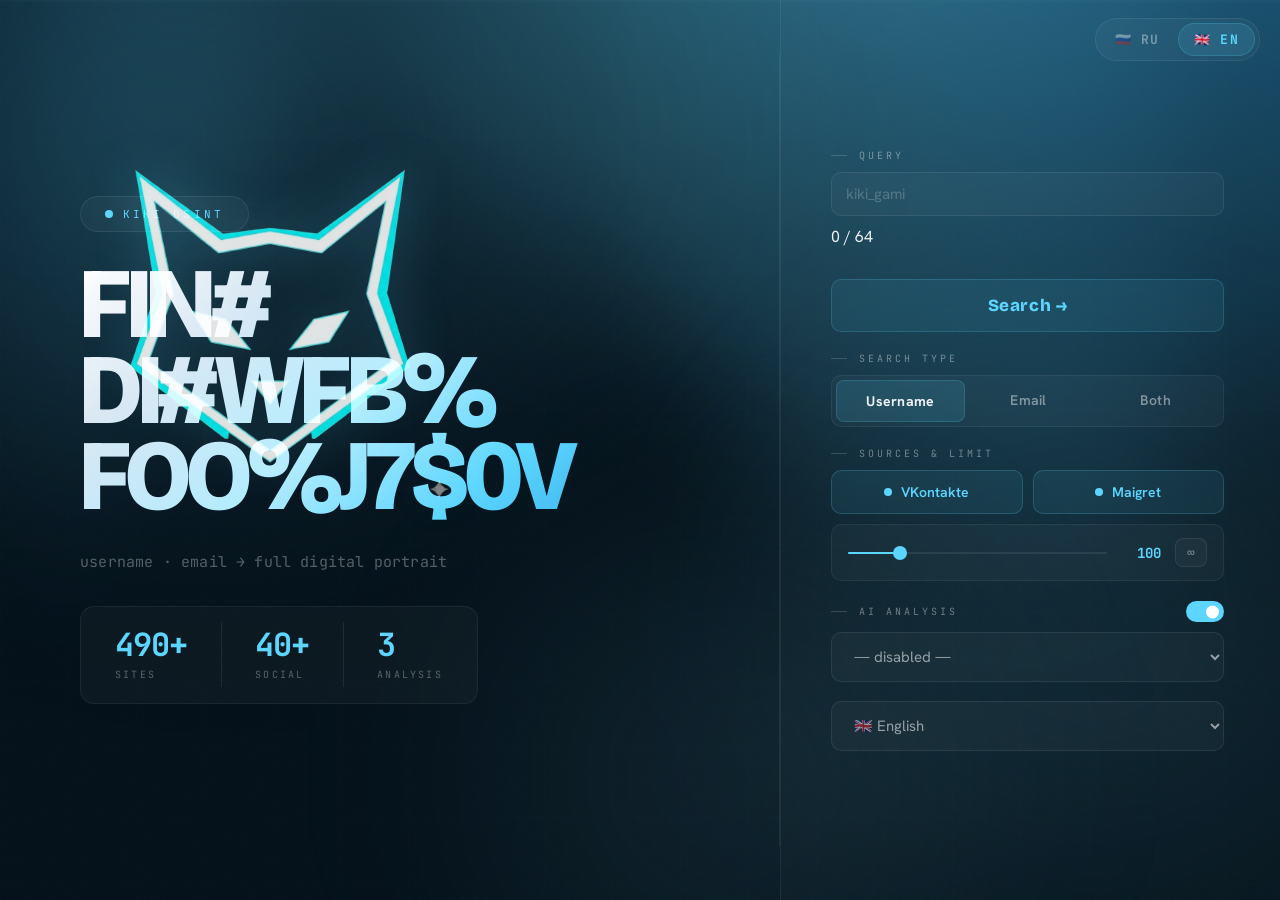
==== frontend/index.html @ 197244b0 "Big redesign v2.0: portable app.py, collapsible dock, OSINT panel & VK module versioned - app.py no " ====
﻿<!DOCTYPE html>
<html lang="ru">
<head>
<meta charset="UTF-8">
<meta name="viewport" content="width=device-width, initial-scale=1.0">
<title>Kiki OSINT</title>
<link href="https://fonts.googleapis.com/css2?family=Bricolage+Grotesque:wght@400;500;600;700;800&family=Hanken+Grotesk:wght@300;400;500;600;700;800;900&family=JetBrains+Mono:wght@400;500;600&display=swap" rel="stylesheet">
<style>
*{margin:0;padding:0;box-sizing:border-box}
:root{
  --a:#5cd6ff;
  --a2:rgba(92,214,255,.18);
  --a3:rgba(92,214,255,.08);
  --a4:rgba(92,214,255,.04);
  --ab:rgba(92,214,255,.28);
  --ag:rgba(92,214,255,.55);
  --bg:#04111a;
  --bg2:#081c2a;
  --bg3:#0b2433;
  --t1:#eef2f7;
  --t2:rgba(255,255,255,.55);
  --t3:rgba(255,255,255,.32);
  --red:#ff4060;
  --r:16px;

  /* Flat tokens */
  --g-bg:rgba(255,255,255,.03);
  --g-bg2:rgba(255,255,255,.05);
  --g-bg3:rgba(255,255,255,.03);
  --g-bg3h:rgba(255,255,255,.06);
  --g-bd:rgba(255,255,255,.08);
  --g-bd2:rgba(255,255,255,.08);
  --g-bd-h:rgba(92,214,255,.28);
  --g-spec:0 0 0 transparent;
  --g-spec2:0 0 0 transparent;
  --g-sh:0 0 0 transparent;
  --g-sh2:0 0 0 transparent;
  --g-sh3:0 0 0 transparent;
  --blur:none;
  --blur2:none;
  --blur3:none;
  --ease-out:cubic-bezier(0.23,1,0.32,1);
  --ease-in-out:cubic-bezier(0.77,0,0.175,1);
  --ease-drawer:cubic-bezier(0.32,0.72,0,1);
  --ease-spring:cubic-bezier(0.34,1.56,0.64,1);
}

html,body{height:100%;overflow:hidden}
body{font-family:'Hanken Grotesk',sans-serif;background:var(--bg);color:var(--t1);font-size:16px}

/* ═══════════════════════════════════
   FLAT BACKGROUND
═══════════════════════════════════ */
.aurora-container{position:fixed;inset:0;z-index:0;pointer-events:none;width:100%;height:100%;opacity:.5;mix-blend-mode:screen;overflow:hidden}
.aurora-container canvas{display:block;width:100%;height:100%}
.bg-orbs{position:fixed;inset:0;z-index:0;pointer-events:none;overflow:hidden}
.bg-orbs span{position:absolute;border-radius:50%;animation:orbDrift ease-in-out infinite}
.bg-orbs span:nth-child(1){width:1200px;height:900px;background:radial-gradient(ellipse at 35% 40%,rgba(92,214,255,.16) 0%,rgba(5,20,35,.04) 60%,transparent 72%);filter:blur(60px);top:-25%;left:-20%;animation-duration:28s}
.bg-orbs span:nth-child(2){width:900px;height:800px;background:radial-gradient(ellipse at 50% 50%,rgba(92,214,255,.12) 0%,transparent 68%);filter:blur(80px);top:25%;right:-20%;animation-duration:36s;animation-delay:-12s}
.bg-orbs span:nth-child(3){width:700px;height:700px;background:radial-gradient(ellipse at 50% 50%,rgba(143,227,255,.10) 0%,transparent 70%);filter:blur(90px);bottom:-25%;left:30%;animation-duration:44s;animation-delay:-8s}
.bg-orbs span:nth-child(4){display:none}
@keyframes orbDrift{0%,100%{transform:translate(0,0) scale(1)}33%{transform:translate(55px,-40px) scale(1.06)}66%{transform:translate(-18px,52px) scale(.94)}}
body::before{content:'';position:fixed;inset:0;z-index:0;pointer-events:none;opacity:.025;background-image:url("data:image/svg+xml,%3Csvg viewBox='0 0 256 256' xmlns='http://www.w3.org/2000/svg'%3E%3Cfilter id='n'%3E%3CfeTurbulence type='fractalNoise' baseFrequency='0.82' numOctaves='4' stitchTiles='stitch'/%3E%3C/filter%3E%3Crect width='100%25' height='100%25' filter='url(%23n)'/%3E%3C/svg%3E");background-size:256px 256px}
body::after{content:'';position:fixed;inset:0;z-index:0;pointer-events:none;background-image:linear-gradient(rgba(92,214,255,.008) 1px,transparent 1px),linear-gradient(90deg,rgba(92,214,255,.008) 1px,transparent 1px);background-size:68px 68px}
.scanline{position:fixed;left:0;width:100%;height:2px;z-index:200;pointer-events:none;background:linear-gradient(transparent,rgba(255,255,255,.04),transparent);animation:scanMove 7s linear infinite}

/* ═══════════════════════════════════
   KEYFRAMES
═══════════════════════════════════ */
@keyframes pulse       {0%,100%{opacity:1}50%{opacity:.3}}
@keyframes blink       {0%,100%{opacity:1}50%{opacity:0}}
@keyframes spin        {to{transform:rotate(360deg)}}
@keyframes slideIn     {from{opacity:0;transform:translateX(-8px)}to{opacity:1;transform:translateX(0)}}
@keyframes fadeUp      {from{opacity:0;transform:translateY(8px) scale(0.98)}to{opacity:1;transform:translateY(0) scale(1)}}

@keyframes floatUp     {from{opacity:0;transform:translateY(24px) scale(0.97)}to{opacity:1;transform:translateY(0) scale(1)}}
@keyframes slideInR    {from{opacity:0;transform:translateX(20px) scale(0.98)}to{opacity:1;transform:translateX(0) scale(1)}}
@keyframes badgePop    {0%{opacity:0;transform:scale(0.92)}60%{transform:scale(1.03)}100%{opacity:1;transform:scale(1)}}
@keyframes counterUp   {from{opacity:0;transform:translateY(10px) scale(0.96)}to{opacity:1;transform:translateY(0) scale(1)}}

/* Shimmer across gradient text */
@keyframes shimmerSlide{0%{background-position:200% center}100%{background-position:-200% center}}

/* Scan line */
@keyframes scanMove    {0%{transform:translateY(-100vh)}100%{transform:translateY(100vh)}}

/* Glass orb pulse for active states */
@keyframes glowPulse   {0%,100%{box-shadow:var(--g-sh),0 0 14px var(--a3)}50%{box-shadow:var(--g-sh2),0 0 32px var(--a2)}}

/* Border gradient rotate */
@keyframes borderSpin  {0%{background-position:0% 0%}100%{background-position:400% 0%}}
@keyframes lineGlow    {0%,100%{opacity:.28}50%{opacity:.85}}
@keyframes progressPulse{0%,100%{opacity:.6}50%{opacity:1}}

/* Logo gentle float */
@keyframes catFloat{
  0%,100%{transform:translateY(0) rotate(0deg)}
  33%{transform:translateY(-8px) rotate(.4deg)}
  66%{transform:translateY(-4px) rotate(-.3deg)}
}
@keyframes ripple{
  0%{transform:scale(0.95);opacity:0}
  100%{transform:scale(4);opacity:0}
}
@keyframes inputGlow{
  0%,100%{box-shadow:0 0 0 3px rgba(92,214,255,.12),var(--g-sh),var(--g-spec)}
  50%{box-shadow:0 0 0 4px rgba(92,214,255,.22),var(--g-sh2),var(--g-spec)}
}
@keyframes btnShimmer{
  0%{background-position:200% center}
  100%{background-position:-200% center}
}
@keyframes tagFloat{
  0%,100%{transform:translateY(0)}
  50%{transform:translateY(-3px)}
}
@keyframes dotPulseRing{
  0%{transform:scale(1);opacity:.7}
  100%{transform:scale(2.5);opacity:0}
}
@keyframes statCountUp{
  0%{opacity:0;transform:translateY(8px)}
  100%{opacity:1;transform:translateY(0)}
}
@keyframes hfToggleOn{
  0%{transform:scale(.97)}
  50%{transform:scale(1.03)}
  100%{transform:scale(1)}
}
@keyframes catFloat{
  0%,100%{transform:translateY(0)}
  50%    {transform:translateY(-7px)}
}

/* ═══════════════════════════════════
   ROOT
═══════════════════════════════════ */
.root{position:fixed;inset:0;z-index:1;display:flex}

/* ═══════════════════════════════════
   HERO — FULLSCREEN
═══════════════════════════════════ */
.hero-full{
  position:fixed;inset:0;z-index:2;
  display:grid;grid-template-columns:1fr 500px;
  transition:opacity .45s cubic-bezier(0.23,1,0.32,1),visibility .55s;
  overflow:hidden;
}
.root.active .hero-full{opacity:0;visibility:hidden;pointer-events:none}



/* ── Hero LEFT ── */
.hero-left{
  display:flex;flex-direction:column;justify-content:center;
  padding:60px 80px;gap:30px;
  position:relative;overflow:visible;
}
/* Vertical divider */
.hero-left::after{
  content:'';position:absolute;right:0;top:6%;bottom:6%;width:1px;
  background:rgba(255,255,255,.08);
}

/* ── LOGO — original absolute position, bottom-right of hero-left, now visible ── */
.hero-cat-big{
  position:absolute;right:320px;top:calc(50% - 320px);
  width:380px;height:380px;
  object-fit:contain;
  mix-blend-mode:screen;
  opacity:.88;
  pointer-events:none;user-select:none;
  filter:drop-shadow(0 0 24px rgba(92,214,255,.28));
  z-index:2;
}

/* ── BADGE ── */
.hero-badge-wrap{
  display:inline-flex;align-items:center;gap:10px;
  font-size:11px;letter-spacing:.28em;text-transform:uppercase;
  font-family:'JetBrains Mono',monospace;color:var(--a);
  background:rgba(255,255,255,.03);
  border:1px solid rgba(255,255,255,.08);border-radius:100px;
  padding:10px 24px;width:fit-content;
  animation:badgePop .65s cubic-bezier(.34,1.56,.64,1) .1s both;
  cursor:default;user-select:none;position:relative;
  transition:border-color .2s;
  z-index:1;
}
.hero-badge-wrap:hover{border-color:rgba(92,214,255,.3)}
.hero-dot{
  width:8px;height:8px;border-radius:50%;background:var(--a);flex-shrink:0;
  position:relative;
}

/* ── TITLE ── */
.hero-title{
  font-family:'Bricolage Grotesque',sans-serif;
  font-size:clamp(64px,7.8vw,136px);
  font-weight:800;letter-spacing:-.045em;line-height:.86;
  background:linear-gradient(140deg,
    #ffffff     0%,
    rgba(229,243,255,.95) 22%,
    #b3ecff     48%,
    #5cd6ff     72%,
    #2a9fe0    100%);
  -webkit-background-clip:text;-webkit-text-fill-color:transparent;background-clip:text;
  animation:floatUp .6s ease both;
  position:relative;z-index:1;
}

/* ── SUBTITLE ── */
.hero-sub{
  font-size:15px;color:var(--t3);font-family:'JetBrains Mono',monospace;
  line-height:1.72;animation:floatUp .75s ease both;letter-spacing:.012em;
  position:relative;z-index:1;
}

/* ── STATS ── */
.hero-stats{
  display:flex;animation:floatUp .9s ease both;
  border:1px solid rgba(255,255,255,.06);border-radius:14px;overflow:hidden;
  background:rgba(255,255,255,.03);
  width:fit-content;position:relative;z-index:1;
}
.stat-item{
  display:flex;flex-direction:column;gap:7px;padding:22px 34px;
  position:relative;cursor:default;
}
.stat-item+.stat-item::before{content:'';position:absolute;left:0;top:16%;bottom:16%;width:1px;background:rgba(255,255,255,.08)}
.stat-n{
  font-size:32px;font-weight:700;color:var(--a);font-family:'JetBrains Mono',monospace;
  letter-spacing:-.03em;line-height:1;
  animation:counterUp .5s ease both;
}
.stat-item:nth-child(1) .stat-n{animation-delay:.1s}
.stat-item:nth-child(2) .stat-n{animation-delay:.2s}
.stat-item:nth-child(3) .stat-n{animation-delay:.3s}
.stat-l{font-size:10px;color:var(--t3);letter-spacing:.22em;text-transform:uppercase;font-family:'JetBrains Mono',monospace}

/* ═══════════════════════════════════
   HERO RIGHT — FLAT PANEL
═══════════════════════════════════ */
.hero-right{
  display:flex;flex-direction:column;justify-content:center;
  padding:44px 56px 44px 50px;gap:20px;position:relative;
  background:rgba(255,255,255,.015);
  border-left:1px solid rgba(255,255,255,.06);
  animation:slideInR .65s ease both;
  overflow-y:auto;
}
.hero-right::-webkit-scrollbar{width:2px}
.hero-right::-webkit-scrollbar-thumb{background:rgba(92,214,255,.25);border-radius:2px}

/* ── Form labels ── */



/* ── Animated bothGroup/sourcesGroup — grid-rows trick ── */
.collapsible{
  display:grid;
  grid-template-rows:0fr;
  transition:grid-template-rows .28s cubic-bezier(0.23,1,0.32,1);
}
.collapsible.open{
  grid-template-rows:1fr;
}
.collapsible-inner{
  overflow:hidden;
  opacity:0;
  transform:translateY(-6px);
  transition:opacity .2s cubic-bezier(0.23,1,0.32,1) .06s, transform .2s cubic-bezier(0.23,1,0.32,1) .06s;
}
.collapsible.open .collapsible-inner{
  opacity:1;
  transform:translateY(0);
}

#sourcesGroup{
  display:flex;flex-direction:column;gap:10px;
  overflow:hidden;
  transition:
    max-height .28s cubic-bezier(0.23,1,0.32,1),
    opacity .3s ease,
    transform .3s ease;
  max-height:300px;
  opacity:1;
  transform:translateY(0);
}
#sourcesGroup.hidden{
  max-height:0;
  opacity:0;
  transform:translateY(-4px);
  pointer-events:none;
}
.hf-group{display:flex;flex-direction:column;gap:10px}
.hf-label{
  font-size:10px;letter-spacing:.3em;text-transform:uppercase;
  font-family:'JetBrains Mono',monospace;color:rgba(255,255,255,.4);
  display:flex;align-items:center;gap:12px;
}
.hf-label::before{content:'';width:16px;height:1px;background:rgba(255,255,255,.16);flex-shrink:0}
.hf-label-cursor::after{content:'_';animation:blink .9s ease-in-out infinite;color:var(--a)}

/* ── Inputs ── */
.hf-row{display:flex;gap:10px}
.hf-inp{
  flex:1;font-size:17px;padding:15px 20px;border-radius:10px;
  background:rgba(255,255,255,.03);
  border:1px solid rgba(255,255,255,.08);color:var(--t1);outline:none;
  font-family:'Hanken Grotesk',sans-serif;
  transition:border-color .2s,background .2s;
}
.hf-inp:focus{
  border-color:rgba(92,214,255,.35);
  background:rgba(92,214,255,.05);
}
.hf-inp::placeholder{color:rgba(255,255,255,.22)}
.hf-inp.typing-done::placeholder{color:rgba(92,214,255,.35)}

/* ── CTA Button — flat ── */
.hf-btn{
  padding:15px 30px;border-radius:10px;cursor:pointer;
  font-family:'Bricolage Grotesque',sans-serif;font-weight:800;font-size:17px;
  letter-spacing:.03em;white-space:nowrap;flex-shrink:0;
  position:relative;overflow:hidden;
  background:rgba(92,214,255,.08);
  border:1px solid rgba(92,214,255,.18);
  color:var(--a);
  transition:color .2s,background .2s,border-color .2s,transform .12s;
}
.hf-btn:hover{
  background:rgba(92,214,255,.14);
  border-color:rgba(92,214,255,.32);color:#fff;
}
.hf-btn:active{transform:scale(0.97);transition:transform 100ms cubic-bezier(0.23,1,0.32,1)}
.hf-btn:disabled{opacity:.3;cursor:not-allowed;transform:none}
.hf-btn.loading{color:transparent!important;pointer-events:none}
.hf-btn.loading::before{content:'';position:absolute;width:22px;height:22px;border-radius:50%;border:2px solid rgba(92,214,255,.2);border-top-color:var(--a);top:50%;left:50%;margin:-11px 0 0 -11px;animation:spin .75s linear infinite;background:transparent!important}

/* ── Segment ── */
.hf-segment{
  display:flex;padding:4px;border-radius:10px;gap:0;
  background:rgba(255,255,255,.03);
  border:1px solid rgba(255,255,255,.06);
  position:relative;overflow:hidden;
}
.hf-seg-btn{
  flex:1;padding:11px 14px;border-radius:8px;border:none;
  background:transparent;cursor:pointer;
  font-family:'Hanken Grotesk',sans-serif;font-size:14px;font-weight:600;
  color:rgba(255,255,255,.45);transition:color .2s,background .2s;text-align:center;
  position:relative;letter-spacing:.02em;
}
.hf-seg-btn:hover{color:rgba(255,255,255,.75)}
.hf-seg-btn.on{
  background:rgba(92,214,255,.12);
  color:var(--t1);font-weight:700;
  border:1px solid rgba(92,214,255,.18);
}

/* ── Source toggles ── */
.hf-toggles{display:flex;gap:10px}
.hf-toggle{
  flex:1;display:flex;align-items:center;justify-content:center;gap:9px;
  padding:12px 16px;border-radius:10px;
  border:1px solid rgba(255,255,255,.06);
  background:rgba(255,255,255,.03);
  cursor:pointer;transition:border-color .2s,background .2s,color .2s;
  font-size:14px;font-weight:600;color:var(--t3);font-family:'Hanken Grotesk',sans-serif;
  position:relative;
}
.hf-toggle:hover{border-color:rgba(92,214,255,.2);color:var(--t2);background:rgba(92,214,255,.05)}
.hf-toggle.on{
  border-color:rgba(92,214,255,.2);color:var(--a);
  background:rgba(92,214,255,.08);
}
.hf-dot{width:8px;height:8px;border-radius:50%;background:rgba(255,255,255,.18);flex-shrink:0;transition:background .2s}
.hf-toggle.on .hf-dot{background:var(--a)}

/* ── Limit row ── */
.hf-limit-row{
  display:flex;align-items:center;gap:14px;padding:13px 16px;border-radius:10px;
  border:1px solid rgba(255,255,255,.06);
  background:rgba(255,255,255,.03);
}
.hf-limit-val{font-size:14px;font-weight:700;color:var(--a);font-family:'JetBrains Mono',monospace;min-width:40px;text-align:right}
input[type=range]{
  -webkit-appearance:none;height:2px;border-radius:2px;padding:0;border:none;
  background:linear-gradient(90deg,var(--a) var(--p,20%),rgba(255,255,255,.08) var(--p,20%));
  flex:1;cursor:pointer;
}
input[type=range]::-webkit-slider-thumb{
  -webkit-appearance:none;width:14px;height:14px;border-radius:50%;
  background:var(--a);cursor:pointer;
  transition:transform .2s;
}
input[type=range]::-webkit-slider-thumb:hover{transform:scale(1.25)}

/* Unlim */
.unlim-btn{padding:5px 11px;border-radius:8px;border:1px solid rgba(255,255,255,.08);background:rgba(255,255,255,.03);color:rgba(255,255,255,.45);font-family:'JetBrains Mono',monospace;font-size:13px;cursor:pointer;transition:border-color .18s,background .18s,color .18s}
.unlim-btn.on{background:rgba(92,214,255,.12);color:var(--a);border-color:rgba(92,214,255,.28)}
.unlim-btn:hover{border-color:rgba(92,214,255,.3);color:var(--a)}

/* ── AI select ── */
.hf-ai-sel{
  width:100%;background:rgba(255,255,255,.03);border:1px solid rgba(255,255,255,.08);border-radius:10px;
  padding:13px 18px;color:var(--t2);font-family:'Hanken Grotesk',sans-serif;font-size:15px;
  outline:none;cursor:pointer;transition:border-color .2s,background .2s;
}
.hf-ai-sel:focus{border-color:rgba(92,214,255,.32)}
.hf-ai-sel option{background:#04111a;color:#eef2f7}
#aiKeyWrap{margin-top:0}
#aiKeyWrap .hf-inp{font-size:15px;padding:12px 17px}

/* ── AI power toggle ── */
.ai-toggle-wrap{display:flex;align-items:center;justify-content:space-between}
.ai-power-btn{position:relative;cursor:pointer;display:inline-flex;align-items:center;flex-shrink:0}
.ai-power-btn input{position:absolute;opacity:0;width:0;height:0}
.ai-power-track{width:38px;height:21px;border-radius:11px;background:rgba(255,255,255,.08);border:1px solid rgba(255,255,255,.1);transition:background .2s,border-color .2s}
.ai-power-btn input:checked~.ai-power-track{background:var(--a);border-color:rgba(92,214,255,.5)}
.ai-power-knob{position:absolute;left:3px;top:50%;transform:translateY(-50%);width:13px;height:13px;border-radius:50%;background:#fff;transition:transform .28s cubic-bezier(.32,.72,0,1)}
.ai-power-btn input:checked~.ai-power-track~.ai-power-knob{transform:translate(17px,-50%)}
.ai-body{display:flex;flex-direction:column;gap:9px;overflow:hidden;transition:opacity .25s var(--ease-out),transform .25s var(--ease-out),border-color .2s}
.ai-body.collapsed{max-height:0;opacity:0;pointer-events:none}

/* ═══════════════════════════════════
   SIDEBAR
═══════════════════════════════════ */
.sidebar{
  display:none;flex-direction:column;padding:18px;
  width:300px;min-width:300px;flex-shrink:0;
  overflow-y:auto;
  border-right:1px solid rgba(255,255,255,.06);
  background:rgba(255,255,255,.015);
}
.root.active .sidebar{display:flex}
.sidebar::-webkit-scrollbar{width:2px}
.sidebar::-webkit-scrollbar-thumb{background:rgba(92,214,255,.22);border-radius:2px}
.ctrl{display:none}.ctrl-compact{display:none}.ctrl-full{display:none}

.logo-sm{display:flex;align-items:center;gap:9px;margin-bottom:18px;padding:2px}
.cat-logo-svg{
  width:28px;height:28px;object-fit:contain;
  filter:hue-rotate(170deg) saturate(1.3);
  animation:pulse 3.2s ease-in-out infinite;
}
.logo-dot{width:6px;height:6px;border-radius:50%;background:var(--a);animation:pulse 2.5s ease-in-out infinite}
.logo-name{font-size:15px;font-weight:700;letter-spacing:-.02em;color:var(--t1);font-family:'Bricolage Grotesque',sans-serif}
.logo-name span{color:var(--a)}

/* Cards */
.card{
  background:rgba(255,255,255,.03);
  border:1px solid rgba(255,255,255,.06);border-radius:var(--r);padding:16px;
  margin-bottom:10px;transition:border-color .25s var(--ease-out),background .25s var(--ease-out),transform .25s var(--ease-out),box-shadow .25s var(--ease-out);
  position:relative;overflow:hidden;
}
.card:last-child{margin-bottom:0}
.card:hover{border-color:rgba(92,214,255,.2);background:rgba(92,214,255,.05);transform:translateY(-2px);box-shadow:0 12px 28px -16px rgba(92,214,255,.35)}
.card.hl{border-color:rgba(92,214,255,.18);background:rgba(92,214,255,.06)}
.card::before{
  content:'';position:absolute;inset:0;border-radius:inherit;pointer-events:none;
  background:radial-gradient(220px circle at var(--mx,50%) var(--my,50%),rgba(92,214,255,.10),transparent 70%);
  opacity:0;transition:opacity .35s var(--ease-out);
}
.card:hover::before{opacity:1}

.sec-title{font-size:9px;font-weight:700;letter-spacing:.24em;text-transform:uppercase;color:rgba(92,214,255,.7);font-family:'JetBrains Mono',monospace;margin-bottom:13px;display:flex;align-items:center;gap:8px}
.sec-title::before{content:'';width:10px;height:1px;background:rgba(92,214,255,.4)}

/* Sidebar inputs */
input:not([type=range]),select{
  width:100%;background:rgba(255,255,255,.03);border:1px solid rgba(255,255,255,.08);border-radius:10px;
  padding:11px 14px;color:var(--t1);font-family:'Hanken Grotesk',sans-serif;font-size:15px;
  outline:none;transition:border-color .22s,background .22s;
}
input:not([type=range]):focus,select:focus{border-color:rgba(92,214,255,.35);background:rgba(92,214,255,.05)}
input::placeholder{color:rgba(255,255,255,.2)}
select option{background:#04111a;color:#eef2f7}

.btn{width:100%;padding:12px;border-radius:10px;border:none;cursor:pointer;font-family:'Bricolage Grotesque',sans-serif;font-weight:700;font-size:15px;transition:opacity .18s var(--ease-out),transform .18s var(--ease-out),border-color .18s,background .18s;margin-top:8px;position:relative;overflow:hidden}
.btn:active{transform:scale(0.97);transition:transform 100ms cubic-bezier(0.23,1,0.32,1)}
.btn-p{
  background:rgba(92,214,255,.08);
  border:1px solid rgba(92,214,255,.18);color:var(--a);
}
.btn-p:hover{background:rgba(92,214,255,.14);border-color:rgba(92,214,255,.32);color:#fff}
.btn-p:disabled{opacity:.3;cursor:not-allowed;transform:none}
.btn-g{background:rgba(255,255,255,.03);border:1px solid rgba(255,255,255,.08);color:var(--t2);margin-top:7px}
.btn-g:hover{background:rgba(255,255,255,.06);border-color:rgba(255,255,255,.14)}

.src-toggle{display:flex;align-items:center;justify-content:space-between;padding:11px 13px;border-radius:10px;border:1px solid rgba(255,255,255,.06);background:rgba(255,255,255,.03);cursor:pointer;transition:border-color .2s,background .2s;margin-bottom:8px}
.src-toggle:last-child{margin-bottom:0}
.src-toggle:hover{border-color:rgba(92,214,255,.2);background:rgba(92,214,255,.05)}
.src-toggle.on{border-color:rgba(92,214,255,.2);background:rgba(92,214,255,.08)}
.src-label{font-size:14px;font-weight:500;color:var(--t2);font-family:'Hanken Grotesk',sans-serif}
.pill{width:36px;height:20px;border-radius:10px;background:rgba(255,255,255,.1);position:relative;transition:background .2s;flex-shrink:0}
.src-toggle.on .pill{background:var(--a)}
.pill::after{content:'';position:absolute;top:50%;left:4px;transform:translateY(-50%);width:12px;height:12px;border-radius:50%;background:#fff;transition:transform .26s cubic-bezier(.32,.72,0,1)}
.src-toggle.on .pill::after{transform:translate(16px,-50%)}

.slider-val{font-size:12px;font-family:'JetBrains Mono',monospace;color:var(--a);background:rgba(92,214,255,.07);border:1px solid rgba(92,214,255,.22);border-radius:6px;padding:3px 9px;white-space:nowrap}
.slider-row{display:flex;align-items:center;gap:10px;margin-top:7px}
.sb-limit-row{display:flex;align-items:center;justify-content:space-between;gap:8px}
.sb-limit-label{font-size:12px;color:var(--t3);font-family:'JetBrains Mono',monospace;letter-spacing:.1em;text-transform:uppercase}
.sb-limit-card{}

/* ═══════════════════════════════════
   STAGE — RESULTS
═══════════════════════════════════ */
.stage{flex:1;height:100%;overflow-y:auto;opacity:0;pointer-events:none;transition:opacity .4s ease .2s;min-width:0;padding:22px}
.stage::-webkit-scrollbar{width:3px}
.stage::-webkit-scrollbar-thumb{background:rgba(92,214,255,.22);border-radius:2px}
.root.active .stage{opacity:1;pointer-events:all}

.sbars{display:flex;gap:6px;flex-wrap:wrap;margin-bottom:12px}
.sbar{flex:1;min-width:70px;padding:9px 12px;border-radius:10px;border:1px solid rgba(255,255,255,.06);background:rgba(255,255,255,.03);transition:border-color .22s,background .22s}
.sbar.active{border-color:rgba(92,214,255,.28);background:rgba(92,214,255,.07);animation:pulse 1.3s ease-in-out infinite}
.sbar.done{border-color:rgba(92,214,255,.2);background:rgba(92,214,255,.05)}
.sbar.err{border-color:rgba(255,64,96,.22);background:rgba(255,50,80,.06)}
.sbar-name{font-size:9px;letter-spacing:.14em;text-transform:uppercase;font-family:'JetBrains Mono',monospace;color:var(--t3);margin-bottom:4px}
.sbar-st{font-size:12px;font-family:'JetBrains Mono',monospace;color:var(--t2);font-weight:500}
.sbar.active .sbar-st{color:var(--a);animation:pulse 1.3s ease-in-out infinite}
.sbar.done .sbar-st{color:rgba(92,214,255,.85)}
.sbar.err .sbar-st{color:var(--red)}

.log-box{background:rgba(255,255,255,.03);border:1px solid rgba(255,255,255,.06);border-radius:10px;overflow:hidden;margin-bottom:16px}
.log-top{padding:9px 14px;border-bottom:1px solid rgba(92,214,255,.08);font-size:10px;font-family:'JetBrains Mono',monospace;color:var(--t3);display:flex;align-items:center;gap:7px}
.log-live{width:6px;height:6px;border-radius:50%;background:var(--a);animation:pulse 1.8s ease-in-out infinite}
.log-lines{padding:10px 14px;font-family:'JetBrains Mono',monospace;font-size:11px;max-height:170px;overflow-y:auto;line-height:1.9}
.log-lines::-webkit-scrollbar{width:2px}
.log-lines::-webkit-scrollbar-thumb{background:rgba(92,214,255,.18);border-radius:2px}
.le{display:flex;gap:8px;animation:slideIn .2s ease}
.le-t{color:var(--t3);flex-shrink:0;font-size:10px}
.le-m{flex:1;color:var(--t2)}
.le.hit .le-m,.le.done .le-m{color:var(--a)}
.le.err .le-m{color:var(--red)}

/* Result cards */
.rgrid{display:grid;grid-template-columns:repeat(auto-fit,minmax(300px,1fr));gap:14px}
.rcard{
  background:rgba(255,255,255,.03);
  border:1px solid rgba(255,255,255,.06);border-radius:var(--r);padding:22px;
  animation:fadeUp .38s ease;transition:border-color .2s,background .2s;position:relative;overflow:hidden;
}
.rcard:hover{border-color:rgba(92,214,255,.2);background:rgba(92,214,255,.05)}
.rcard.err{border-color:rgba(255,60,85,.2);background:rgba(255,40,70,.05)}

.rbadge{display:inline-flex;align-items:center;gap:4px;font-size:9px;font-weight:700;letter-spacing:.12em;text-transform:uppercase;font-family:'JetBrains Mono',monospace;padding:3px 10px;border-radius:6px;margin-bottom:14px}
.rb-vk{background:rgba(80,130,255,.1);color:#7ea8ff;border:1px solid rgba(80,130,255,.22)}
.rb-mg{background:rgba(255,185,0,.08);color:#ffc84a;border:1px solid rgba(255,185,0,.18)}
.rb-ai{background:rgba(120,100,255,.1);color:#b0a0ff;border:1px solid rgba(120,100,255,.22)}
.rb-tg{background:rgba(92,214,255,.1);color:#5cd6ff;border:1px solid rgba(92,214,255,.22)}
.rb-email{background:rgba(80,180,255,.1);color:#6dc8ff;border:1px solid rgba(80,180,255,.22)}
.rb-hibp{background:rgba(255,60,90,.1);color:#ff7a8a;border:1px solid rgba(255,60,90,.22)}
.rb-phone{background:rgba(0,210,150,.1);color:#00d4aa;border:1px solid rgba(0,210,150,.22)}

.r-profile{display:flex;align-items:center;gap:12px;margin-bottom:14px}
.r-av{width:52px;height:52px;border-radius:50%;object-fit:cover;border:2px solid rgba(92,214,255,.3);flex-shrink:0}
.r-name{font-size:18px;font-weight:700;letter-spacing:-.02em;font-family:'Bricolage Grotesque',sans-serif}
.r-sub{font-size:12px;color:var(--t3);font-family:'JetBrains Mono',monospace;margin-top:2px}
.divider{height:1px;background:rgba(92,214,255,.1);margin:12px 0}
.fld{margin-bottom:9px}
.fld-k{font-size:10px;color:var(--t3);font-family:'JetBrains Mono',monospace;margin-bottom:2px;text-transform:uppercase;letter-spacing:.1em}
.fld-v{font-size:13px;color:var(--t1)}
.rlist{list-style:none}
.rlist li{font-size:12px;color:var(--t2);padding:5px 0;border-bottom:1px solid rgba(92,214,255,.06);display:flex;gap:6px;align-items:baseline;font-family:'JetBrains Mono',monospace}
.rlist li::before{content:'›';color:var(--a);opacity:.65;flex-shrink:0}
.rlist li:last-child{border:none}
.hit-n{font-size:44px;font-weight:700;font-family:'JetBrains Mono',monospace;line-height:1;letter-spacing:-.03em;background:linear-gradient(135deg,var(--a),#00b8ff);-webkit-background-clip:text;-webkit-text-fill-color:transparent;background-clip:text}
.hit-s{font-size:12px;color:var(--t3);font-family:'JetBrains Mono',monospace;margin-top:3px;margin-bottom:14px}
.portrait{font-size:14px;line-height:1.78;color:var(--t1);white-space:pre-wrap}

.ai-card-header{display:flex;align-items:center;justify-content:space-between;margin-bottom:20px;padding-bottom:14px;border-bottom:1px solid rgba(108,99,255,.15)}
.ai-card-meta{display:flex;align-items:center;gap:12px}
.ai-card-icon{width:36px;height:36px;border-radius:10px;background:linear-gradient(135deg,rgba(108,99,255,.2),rgba(108,99,255,.08));border:1px solid rgba(108,99,255,.3);display:flex;align-items:center;justify-content:center;font-size:18px;flex-shrink:0}
.ai-card-label{font-size:15px;font-weight:700;color:#fff;line-height:1.2;font-family:'Bricolage Grotesque',sans-serif}
.ai-card-sub{font-size:12px;color:rgba(156,143,255,.7);font-family:'JetBrains Mono',monospace;margin-top:2px}
.ai-section{margin-bottom:20px;padding-bottom:16px;border-bottom:1px solid rgba(108,99,255,.08)}
.ai-section:last-child{margin-bottom:0;border-bottom:none;padding-bottom:0}
.ai-sec-title{font-size:11px;font-weight:700;letter-spacing:.18em;text-transform:uppercase;font-family:'JetBrains Mono',monospace;color:#9c8fff;margin-bottom:10px;display:flex;align-items:center;gap:8px;padding:6px 10px 6px 8px;background:rgba(108,99,255,.07);border-radius:7px;border-left:2px solid rgba(108,99,255,.5)}
.ai-para{font-size:14px;line-height:1.8;color:rgba(255,255,255,.82)}
.ai-para+.ai-para{margin-top:8px}
.ai-para strong,.ai-para b{color:#e8d5ff;font-weight:600}
.ai-para em,.ai-para i{color:rgba(255,255,255,.5);font-style:italic}
.ai-ul{list-style:none;padding:0;margin:4px 0;display:flex;flex-direction:column;gap:6px}
.ai-ul li{display:flex;gap:10px;align-items:flex-start;font-size:14px;line-height:1.65;color:rgba(255,255,255,.8);padding:3px 0}
.ai-ul li strong,.ai-ul li b{color:#e8d5ff}
.ai-ul li::before{content:'›';color:#9c8fff;font-size:16px;line-height:1.4;flex-shrink:0}
.ai-disclaimer-block{margin-top:24px;border-radius:10px;overflow:hidden;border:1px solid rgba(255,170,0,.18);background:rgba(255,150,0,.04)}
.ai-disc-header{display:flex;align-items:center;gap:10px;padding:12px 16px;background:linear-gradient(90deg,rgba(255,150,0,.12),rgba(255,100,0,.06));border-bottom:1px solid rgba(255,170,0,.15)}
.ai-disc-icon{font-size:16px;flex-shrink:0}
.ai-disc-title{font-size:11px;font-weight:700;letter-spacing:.14em;text-transform:uppercase;font-family:'JetBrains Mono',monospace;color:rgba(255,190,60,.9)}
.ai-disc-items{padding:12px 16px;display:flex;flex-direction:column;gap:10px}
.ai-disc-item{display:flex;gap:10px;align-items:flex-start;font-size:13px;line-height:1.65;color:rgba(255,220,160,.75)}
.ai-disc-bullet{color:rgba(255,160,40,.7);font-size:8px;flex-shrink:0;margin-top:5px}
.ai-disc-item strong{color:rgba(255,210,110,.95);font-weight:600}
.ai-disclaimer{margin-top:20px;padding:12px 16px;background:rgba(255,193,7,.06);border:1px solid rgba(255,193,7,.2);border-radius:10px;font-size:12px;color:rgba(255,210,90,.85);line-height:1.7;display:flex;gap:10px;align-items:flex-start}
.ai-disclaimer-icon{flex-shrink:0;font-size:15px;margin-top:1px}
.ai-disclaimer strong{color:rgba(255,220,100,.95);font-weight:600}
.errmsg{color:var(--red);font-family:'JetBrains Mono',monospace;font-size:13px}
.closed-badge{display:inline-flex;align-items:center;gap:6px;margin-top:14px;font-size:12px;color:rgba(255,200,100,.7);padding:6px 12px;background:rgba(255,200,0,.06);border:1px solid rgba(255,200,0,.2);border-radius:8px;font-family:'JetBrains Mono',monospace;letter-spacing:.05em}

.vk-hero{display:flex;flex-direction:column;align-items:center;text-align:center;padding:16px 0 8px}
.vk-av{width:90px;height:90px;border-radius:50%;object-fit:cover;border:2px solid rgba(92,214,255,.3);margin-bottom:12px}
.vk-av-empty{width:90px;height:90px;border-radius:50%;background:rgba(92,214,255,.06);border:2px solid rgba(92,214,255,.2);display:flex;align-items:center;justify-content:center;font-size:36px;margin-bottom:12px}
.vk-name{font-size:22px;font-weight:700;color:var(--t1);margin-bottom:4px;font-family:'Bricolage Grotesque',sans-serif}
.vk-id{font-size:13px;color:var(--a);margin-bottom:6px;font-family:'JetBrains Mono',monospace}
.vk-status{font-size:14px;color:var(--t2);font-style:italic;max-width:260px;line-height:1.45;margin-bottom:4px}
.fld-grid{display:grid;grid-template-columns:1fr 1fr;gap:4px 12px}
.tag-list{display:flex;flex-wrap:wrap;gap:6px;margin-top:4px}
.tag{font-size:12px;padding:3px 9px;background:rgba(92,214,255,.06);border:1px solid rgba(92,214,255,.16);border-radius:20px;color:var(--t3)}
.vk-post{font-size:13px;color:var(--t2);padding:8px 11px;background:rgba(92,214,255,.04);border-left:2px solid rgba(92,214,255,.32);border-radius:5px;margin-bottom:6px;line-height:1.55}

/* Lang switcher */
.lang-switcher{position:fixed;top:18px;right:20px;z-index:9999;display:flex;align-items:center;background:var(--g-bg);border:1px solid var(--g-bd);border-radius:100px;padding:4px;gap:3px}
.lang-btn{padding:7px 15px;border-radius:100px;border:none;cursor:pointer;font-family:'JetBrains Mono',monospace;font-size:13px;font-weight:700;letter-spacing:.1em;text-transform:uppercase;background:transparent;color:rgba(255,255,255,.38);transition:color .18s,background .18s}
.lang-btn:hover{color:rgba(255,255,255,.75)}
.lang-btn.active{background:rgba(92,214,255,.12);color:var(--a);border:1px solid rgba(92,214,255,.2)}

/* Close results btn */
.close-results-btn{position:fixed;top:18px;left:20px;z-index:100;width:42px;height:42px;border-radius:13px;display:flex;align-items:center;justify-content:center;font-size:20px;font-weight:700;line-height:1;cursor:pointer;color:var(--t1);background:var(--g-bg2);border:1px solid rgba(255,255,255,.14);box-shadow:0 4px 18px rgba(0,0,0,.35);opacity:0;pointer-events:none;transform:scale(.9);transition:border-color .2s,background .2s,color .2s,transform .2s,opacity .2s}
.close-results-btn:hover{border-color:rgba(255,90,90,.4);background:rgba(255,90,90,.12);color:#ff5a5a;transform:scale(1.06)}
.close-results-btn:active{transform:scale(.96)}
#root.active ~ .close-results-btn{opacity:1;pointer-events:all;transform:scale(1)}

/* Modal */
.modal-overlay{position:fixed;inset:0;z-index:9000;background:rgba(4,17,26,.78);display:flex;align-items:center;justify-content:center;opacity:0;pointer-events:none;transition:opacity .3s}
.modal-overlay.open{opacity:1;pointer-events:all}
.modal-box{width:680px;max-width:96vw;max-height:90vh;overflow-y:auto;background:#081c2a;border:1px solid rgba(255,255,255,.08);border-radius:18px;padding:44px;transform:translateY(20px);transition:transform .32s}
.modal-overlay.open .modal-box{transform:translateY(0)}
.modal-box::-webkit-scrollbar{width:3px}
.modal-box::-webkit-scrollbar-thumb{background:rgba(92,214,255,.22);border-radius:2px}
.modal-title{font-size:22px;font-weight:700;letter-spacing:-.02em;color:var(--t1);margin-bottom:24px;padding-bottom:16px;border-bottom:1px solid rgba(92,214,255,.14);font-family:'Bricolage Grotesque',sans-serif}
.modal-section{margin-bottom:20px}
.modal-section-title{font-size:10px;font-weight:700;letter-spacing:.24em;text-transform:uppercase;font-family:'JetBrains Mono',monospace;color:rgba(92,214,255,.72);margin-bottom:13px;display:flex;align-items:center;gap:7px}
.modal-section-title::before{content:'';width:10px;height:1px;background:rgba(92,214,255,.38)}
.modal-field{margin-bottom:11px}
.modal-field label{display:block;font-size:12px;color:var(--t3);font-family:'JetBrains Mono',monospace;margin-bottom:5px;letter-spacing:.05em}
.modal-field label a{color:rgba(92,214,255,.6);text-decoration:none;transition:color .2s}
.modal-field label a:hover{color:var(--a)}
.modal-inp{width:100%;padding:12px 15px;border-radius:10px;background:rgba(255,255,255,.03);border:1px solid rgba(255,255,255,.08);color:var(--t1);font-family:'JetBrains Mono',monospace;font-size:14px;outline:none;transition:border-color .22s,background .22s}
.modal-inp:focus{border-color:rgba(92,214,255,.35);background:rgba(92,214,255,.05)}
.modal-inp::placeholder{color:rgba(255,255,255,.2)}
.modal-divider{height:1px;background:rgba(92,214,255,.1);margin:20px 0}
.modal-actions{display:flex;gap:10px;margin-top:24px}
.modal-btn-save{flex:1;padding:14px;border-radius:10px;border:1px solid rgba(92,214,255,.2);cursor:pointer;background:rgba(92,214,255,.08);color:var(--a);font-family:'Bricolage Grotesque',sans-serif;font-weight:700;font-size:15px;transition:color .2s,background .2s,border-color .2s}
.modal-btn-save:hover{background:rgba(92,214,255,.14);border-color:rgba(92,214,255,.32);color:#fff}
.modal-btn-save:active{transform:scale(0.97)}
.modal-btn-cancel{padding:14px 20px;border-radius:11px;border:1px solid rgba(255,255,255,.1);cursor:pointer;background:transparent;color:var(--t3);font-family:'Hanken Grotesk',sans-serif;font-weight:600;font-size:15px;transition:opacity .18s var(--ease-out),transform .18s var(--ease-out),border-color .18s,background .18s}
.modal-btn-cancel:hover{background:rgba(255,255,255,.055);color:var(--t2)}
.modal-saved-badge{margin-top:12px;text-align:center;font-size:13px;color:var(--a);font-family:'JetBrains Mono',monospace;animation:fadeUp .3s ease;display:none}
.modal-hint{font-size:12px;color:rgba(255,255,255,.28);font-family:'JetBrains Mono',monospace;margin-top:4px;line-height:1.55}
.modal-hint a{color:rgba(92,214,255,.55);text-decoration:none}
.modal-hint a:hover{color:var(--a)}

.wizard-steps{display:flex;gap:8px;margin-bottom:28px}
.wizard-step{flex:1;height:2px;border-radius:2px;background:rgba(255,255,255,.07);transition:background .4s}
.wizard-step.done{background:var(--a)}
.wizard-step.active{background:linear-gradient(90deg,var(--a),rgba(92,214,255,.4));animation:progressPulse 1.9s ease-in-out infinite}

.key-status{display:inline-flex;align-items:center;gap:5px;font-size:11px;font-family:'JetBrains Mono',monospace;padding:2px 9px;border-radius:20px;margin-left:8px}
.key-status.ok{background:rgba(0,220,150,.1);color:#00d49a;border:1px solid rgba(0,210,150,.22)}
.key-status.missing{background:rgba(255,90,90,.08);color:rgba(255,110,110,.65);border:1px solid rgba(255,90,90,.15)}

.export-bar{display:flex;align-items:center;gap:10px;margin-bottom:16px;padding:12px 16px;background:var(--g-bg);border:1px solid var(--g-bd);border-radius:10px;animation:fadeUp .3s ease}
.export-label{font-size:12px;color:var(--t3);font-family:'JetBrains Mono',monospace;flex:1;letter-spacing:.05em}
.export-btn{display:flex;align-items:center;gap:6px;padding:7px 14px;border-radius:8px;border:1px solid rgba(92,214,255,.18);background:rgba(92,214,255,.06);color:rgba(92,214,255,.8);font-family:'JetBrains Mono',monospace;font-size:12px;font-weight:600;cursor:pointer;transition:border-color .18s,background .18s;white-space:nowrap}
.export-btn:hover{background:rgba(92,214,255,.12);border-color:rgba(92,214,255,.32)}
.export-btn.copied{color:#00d49a;border-color:rgba(0,210,150,.38);background:rgba(0,200,140,.07)}

/* Responsive */
@media (max-height:750px){
  .hero-left{padding:20px 58px;gap:22px}
  .hero-cat-big{
  position:absolute;right:320px;top:calc(50% - 320px);
  width:380px;height:380px;
  object-fit:contain;
  mix-blend-mode:screen;
  opacity:.88;
  pointer-events:none;user-select:none;
  filter:drop-shadow(0 0 24px rgba(92,214,255,.55)) drop-shadow(0 0 52px rgba(143,227,255,.22));
  animation:catFloat 6s ease-in-out infinite;
  z-index:2;
}
  .hero-title{font-size:clamp(52px,7.5vw,108px)}
  .hero-sub{font-size:13px}
  .hero-badge-wrap{padding:9px 22px;font-size:10px}
  .stat-item{padding:14px 24px}
  .stat-n{font-size:26px}
  .hero-right{padding:18px 44px;gap:14px}
  .hf-group{gap:7px}
  .hf-inp{padding:12px 17px;font-size:15px}
  .hf-btn{padding:12px 22px;font-size:15px}
  .hf-seg-btn{padding:9px 12px;font-size:13px}
  .hf-toggle{padding:11px 14px;font-size:13px}
  .hf-limit-row{padding:10px 14px}
  .hf-ai-sel{padding:11px 16px;font-size:14px}
}
@media (max-height:650px){
  .hero-left{padding:16px 46px;gap:16px}
  .hero-cat-big{
  position:absolute;right:320px;top:calc(50% - 320px);
  width:380px;height:380px;
  object-fit:contain;
  mix-blend-mode:screen;
  opacity:.88;
  pointer-events:none;user-select:none;
  filter:drop-shadow(0 0 24px rgba(92,214,255,.55)) drop-shadow(0 0 52px rgba(143,227,255,.22));
  animation:catFloat 6s ease-in-out infinite;
  z-index:2;
}
  .hero-title{font-size:clamp(44px,8vw,90px);line-height:.9}
  .hero-right{padding:16px 36px;gap:12px}
  .hf-inp{padding:11px 14px;font-size:14px}
  .hf-btn{padding:11px 18px;font-size:14px}
  .hf-toggle{padding:9px 12px;font-size:12px}
}
</style></style>
</head>
<body>
<div class="aurora-container" id="auroraContainer"></div>
<div class="bg-orbs" aria-hidden="true"><span></span><span></span><span></span><span></span></div>
<div class="scanline"></div>
<script>
(function(){
  var ctn=document.getElementById('auroraContainer');
  var canvas=document.createElement('canvas');
  ctn.appendChild(canvas);
  var gl=canvas.getContext('webgl2',{alpha:true,premultipliedAlpha:true,antialias:true});
  if(!gl){ctn.style.display='none';return;}
  gl.clearColor(0,0,0,0);
  gl.enable(gl.BLEND);
  gl.blendFunc(gl.ONE,gl.ONE_MINUS_SRC_ALPHA);

  var vertSrc=`#version 300 es
in vec2 position;
void main(){gl_Position=vec4(position,0.0,1.0);}`;

  var fragSrc=`#version 300 es
precision highp float;
uniform float uTime;
uniform float uAmplitude;
uniform vec3 uColorStops[3];
uniform vec2 uResolution;
uniform float uBlend;
out vec4 fragColor;
vec3 permute(vec3 x){return mod(((x*34.0)+1.0)*x,289.0);}
float snoise(vec2 v){
  const vec4 C=vec4(0.211324865405187,0.366025403784439,-0.577350269189626,0.024390243902439);
  vec2 i=floor(v+dot(v,C.yy));
  vec2 x0=v-i+dot(i,C.xx);
  vec2 i1=(x0.x>x0.y)?vec2(1.0,0.0):vec2(0.0,1.0);
  vec4 x12=x0.xyxy+C.xxzz;
  x12.xy-=i1;
  i=mod(i,289.0);
  vec3 p=permute(permute(i.y+vec3(0.0,i1.y,1.0))+i.x+vec3(0.0,i1.x,1.0));
  vec3 m=max(0.5-vec3(dot(x0,x0),dot(x12.xy,x12.xy),dot(x12.zw,x12.zw)),0.0);
  m=m*m;m=m*m;
  vec3 x=2.0*fract(p*C.www)-1.0;
  vec3 h=abs(x)-0.5;
  vec3 ox=floor(x+0.5);
  vec3 a0=x-ox;
  m*=1.79284291400159-0.85373472095314*(a0*a0+h*h);
  vec3 g;
  g.x=a0.x*x0.x+h.x*x0.y;
  g.yz=a0.yz*x12.xz+h.yz*x12.yw;
  return 130.0*dot(m,g);
}
struct ColorStop{vec3 color;float position;};
#define COLOR_RAMP(colors,factor,finalColor){int index=0;for(int i=0;i<2;i++){ColorStop currentColor=colors[i];bool isInBetween=currentColor.position<=factor;index=int(mix(float(index),float(i),float(isInBetween)));}ColorStop currentColor=colors[index];ColorStop nextColor=colors[index+1];float range=nextColor.position-currentColor.position;float lerpFactor=(factor-currentColor.position)/range;finalColor=mix(currentColor.color,nextColor.color,lerpFactor);}
void main(){
  vec2 uv=gl_FragCoord.xy/uResolution;
  ColorStop colors[3];
  colors[0]=ColorStop(uColorStops[0],0.0);
  colors[1]=ColorStop(uColorStops[1],0.5);
  colors[2]=ColorStop(uColorStops[2],1.0);
  vec3 rampColor;
  COLOR_RAMP(colors,uv.x,rampColor);
  float height=snoise(vec2(uv.x*2.0+uTime*0.1,uTime*0.25))*0.5*uAmplitude;
  height=exp(height);
  height=(uv.y*2.0-height+0.2);
  float intensity=0.6*height;
  float midPoint=0.20;
  float auroraAlpha=smoothstep(midPoint-uBlend*0.5,midPoint+uBlend*0.5,intensity);
  vec3 auroraColor=intensity*rampColor;
  fragColor=vec4(auroraColor*auroraAlpha,auroraAlpha);
}`;

  function compile(type,src){var s=gl.createShader(type);gl.shaderSource(s,src);gl.compileShader(s);return s;}
  var vs=compile(gl.VERTEX_SHADER,vertSrc);
  var fs=compile(gl.FRAGMENT_SHADER,fragSrc);
  var prog=gl.createProgram();
  gl.attachShader(prog,vs);gl.attachShader(prog,fs);gl.linkProgram(prog);
  gl.useProgram(prog);

  var buf=gl.createBuffer();
  gl.bindBuffer(gl.ARRAY_BUFFER,buf);
  gl.bufferData(gl.ARRAY_BUFFER,new Float32Array([-1,-1, 3,-1, -1,3]),gl.STATIC_DRAW);
  var posLoc=gl.getAttribLocation(prog,'position');
  gl.enableVertexAttribArray(posLoc);
  gl.vertexAttribPointer(posLoc,2,gl.FLOAT,false,0,0);

  var uTime=gl.getUniformLocation(prog,'uTime');
  var uAmp=gl.getUniformLocation(prog,'uAmplitude');
  var uRes=gl.getUniformLocation(prog,'uResolution');
  var uBlend=gl.getUniformLocation(prog,'uBlend');
  var uCS=[gl.getUniformLocation(prog,'uColorStops[0]'),gl.getUniformLocation(prog,'uColorStops[1]'),gl.getUniformLocation(prog,'uColorStops[2]')];

  function hexToRgb(hex){var n=parseInt(hex.slice(1),16);return [((n>>16)&255)/255,((n>>8)&255)/255,(n&255)/255];}
  var stops=['#0b2433','#5cd6ff','#2a9fe0'].map(hexToRgb);
  for(var i=0;i<3;i++){gl.uniform3f(uCS[i],stops[i][0],stops[i][1],stops[i][2]);}
  gl.uniform1f(uAmp,1.0);
  gl.uniform1f(uBlend,0.5);

  function resize(){
    var dpr=Math.min(window.devicePixelRatio||1,2);
    var w=ctn.offsetWidth,h=ctn.offsetHeight;
    canvas.width=Math.max(1,w*dpr);
    canvas.height=Math.max(1,h*dpr);
    gl.viewport(0,0,canvas.width,canvas.height);
    gl.uniform2f(uRes,canvas.width,canvas.height);
  }
  window.addEventListener('resize',resize);
  resize();

  function render(t){
    gl.uniform1f(uTime,t*0.001);
    gl.clear(gl.COLOR_BUFFER_BIT);
    gl.drawArrays(gl.TRIANGLES,0,3);
    requestAnimationFrame(render);
  }
  requestAnimationFrame(render);
})();
</script>
<div class="root" id="root">
  <div class="hero-full" id="heroFull">
    <div class="hero-left">
      <!-- Логотип крупно в левом верхнем углу -->
      
      <!-- Декоративная кошка — появляется при hover на левую панель -->
      
      <img class="hero-cat-big" id="hero-logo" src="kiki_logo.png" alt=""><div class="hero-badge-wrap"><div class="hero-dot"></div>Kiki OSINT</div>
      <div class="hero-title">Find<br>digital<br>footprint</div>
      <div class="hero-sub" data-i18n="hero_sub">username &middot; email &rarr; full digital portrait</div>
      <div class="hero-stats">
        <div class="stat-item"><div class="stat-n">500+</div><div class="stat-l" data-i18n="stat_sites">sites</div></div>
        <div class="stat-item"><div class="stat-n">VK</div><div class="stat-l" data-i18n="stat_social">social</div></div>
        <div class="stat-item"><div class="stat-n">AI</div><div class="stat-l" data-i18n="stat_analysis">analysis</div></div>
      </div>
    </div>
    <div class="hero-right">
      <div class="hf-group">
        <div class="hf-label" id="labelQuery" data-i18n="label_query">query</div>
        <div class="hf-row"><input class="hf-inp" id="query" placeholder="username, nickname..." type="text" onkeydown="if(event.key==='Enter')doSearch()"></div>
        <div id="bothGroup" class="collapsible"><div class="collapsible-inner"><div class="hf-label" data-i18n="label_email" style="margin-bottom:8px">email</div>
          <div class="hf-row"><input class="hf-inp" id="queryEmail" type="text" placeholder="user@example.com" onkeydown="if(event.key==='Enter')doSearch()" style="flex:1"></div></div>
        </div>
        <button class="hf-btn" id="searchBtn" onclick="doSearch()" data-i18n="btn_search" style="width:100%;margin-top:12px">Search &#x2192;</button>
      </div>
      <div class="hf-group">
        <div class="hf-label" data-i18n="label_type">search type</div>
        <div class="hf-segment">
          <div class="hf-seg-btn on" data-src="username" onclick="toggleExtra(this)" data-i18n="seg_username">Username</div>
          <div class="hf-seg-btn" data-src="email" onclick="toggleExtra(this)">Email</div>
          <div class="hf-seg-btn" data-src="both" onclick="toggleExtra(this)" data-i18n="seg_both">Both</div>
        </div>
      </div>
      <div class="hf-group hf-group-sources" id="sourcesGroup">
        <div class="hf-label" data-i18n="label_sources">sources &amp; limit</div>
        <div class="hf-toggles">
          <div class="hf-toggle on" data-src="vk" onclick="toggleSrc(this)"><div class="hf-dot"></div><span>VKontakte</span></div>
          <div class="hf-toggle on" data-src="maigret" onclick="toggleSrc(this)"><div class="hf-dot"></div><span>Maigret</span></div>
        </div>
        <div class="hf-limit-row"><input type="range" id="siteLimit" min="10" max="500" value="100" step="10" oninput="updateSlider(this)" style="flex:1"><span class="hf-limit-val" id="limitVal">100</span><button class="unlim-btn" id="unlimBtn" onclick="toggleUnlim()" title="All sites (no limit)">∞</button></div>
      </div>
      <div class="hf-group">
        <div class="ai-toggle-wrap">
          <div class="hf-label" data-i18n="label_ai">AI analysis</div>
          <label class="ai-power-btn" title="Enable / Disable AI">
            <input type="checkbox" id="aiEnabled" checked onchange="toggleAiEnabled()">
            <div class="ai-power-track"></div>
            <div class="ai-power-knob"></div>
          </label>
        </div>
        <div class="ai-body" id="aiBody">
          <select class="hf-ai-sel" id="aiProvider" onchange="toggleAiKey()">
            <option value="" data-i18n="ai_disabled">— disabled —</option>
            <option value="anthropic">Claude (Anthropic)</option>
            <option value="openai">GPT-4 (OpenAI)</option>
            <option value="gemini">Gemini (Google)</option>
          </select>
          <div id="aiKeyHint" style="display:none;font-size:12px;color:rgba(255,200,80,.8);font-family:'JetBrains Mono',monospace;margin-top:5px">
            ⚠ No key saved — open <a href="#" onclick="openSettings();return false;" style="color:#5cd6ff">⚙ Settings</a>
          </div>
          <select class="hf-ai-sel" id="aiLang" style="margin-top:10px">
            <option value="ru">🇷🇺 Русский</option>
            <option value="en" selected>🇬🇧 English</option>
          </select>
        </div>
      </div>
    </div>
  </div>
<div class="sidebar" id="sidebar">
  <div class="logo-sm">
    <img class="cat-logo-svg" src="kiki_logo.png" alt="Kiki OSINT">
    <div class="logo-name">Kiki <span>OSINT</span></div>
  </div>
  <div class="card hl" style="margin-bottom:10px">
    <div class="sec-title" data-i18n="sec_search">Search</div>
    <input id="query2" placeholder="new query..." type="text" data-i18n-placeholder="placeholder_query2" style="margin-bottom:8px;font-size:16px;padding:13px 15px" onkeydown="if(event.key==='Enter')doSearch2()">
    <button class="btn btn-p" id="searchBtn2" onclick="doSearch2()" style="padding:13px;font-size:16px;margin-top:0" data-i18n="btn_search">Search →</button>
  </div>
  <div class="card" style="margin-bottom:10px">
    <div class="sec-title" data-i18n="sec_sources">Sources</div>
    <div class="src-toggle on" data-src="vk" onclick="toggleSrc(this)"><div class="src-label" style="font-size:16px">VKontakte</div><div class="pill"></div></div>
    <div class="src-toggle on" data-src="maigret" onclick="toggleSrc(this)"><div class="src-label" style="font-size:16px">Maigret</div><div class="pill"></div></div>
  </div>
  <div class="card sb-limit-card">
    <div class="sec-title" data-i18n="sec_limit">Limit</div>
    <div class="sb-limit-row">
      <span class="sb-limit-label" data-i18n="sb_sites">Sites</span>
      <span class="slider-val" id="limitVal2">100</span>
    </div>
    <input type="range" id="siteLimit2" min="10" max="500" value="100" step="10" oninput="updateSlider2(this)" style="width:100%;margin-top:10px">
  </div>
</div>
  <div class="stage" id="stage"><div class="sbars" id="srcBars"></div><div class="log-box" style="margin-bottom:16px"><div class="log-top"><div class="log-live"></div>Search log</div><div class="log-lines" id="logBox"></div></div><div id="results"></div></div>
</div>
<div class="lang-switcher" id="langSwitcher">
  <button class="lang-btn" id="langRU" onclick="setLang('ru')">🇷🇺 RU</button>
  <button class="lang-btn active" id="langEN" onclick="setLang('en')">🇬🇧 EN</button>
</div>
<script>
const active=new Set(["vk","maigret"]);
const extras=new Set(["username"]);
let currentQueryType="username";

/* ══ i18n ══ */
const TRANSLATIONS = {
  ru: {
    label_query:       "запрос",
    label_type:        "тип поиска",
    label_sources:     "источники и лимит",
    label_ai:          "ИИ-анализ",
    btn_search:        "Поиск →",
    seg_username:      "Никнейм",
    seg_both:          "Оба",
    label_email:       "email",
    stat_sites:        "сайтов",
    stat_social:       "соцсети",
    stat_analysis:     "анализ",
    hero_sub:          "никнейм · email → полный цифровой портрет",
    ai_disabled:       "— отключён —",
    sec_search:        "Поиск",
    sec_sources:       "Источники",
    sec_limit:         "Лимит",
    sb_sites:          "Сайтов",
    placeholder_query2:"новый запрос...",
    disc_title:        "Предупреждение об ограничениях анализа",
    disc_item1:        "Анализ основан исключительно на <strong>публично доступных данных</strong> — точность не гарантируется.",
    disc_item2:        "<strong>Не все платформы</strong> могут относиться к одному человеку — один и тот же никнейм мог быть занят <strong>разными пользователями</strong> на разных сайтах.",
    disc_item3:        "Высокую уверенность имеют только профили с <strong>совпадающими аватарами, биографией или стилем.</strong>",
    tg_id_hint:        "API ID (числа)",
    tg_hash_hint:      "API Hash (32 символа)",
  },
  en: {
    label_query:       "query",
    label_type:        "search type",
    label_sources:     "sources & limit",
    label_ai:          "AI analysis",
    btn_search:        "Search →",
    seg_username:      "Username",
    seg_both:          "Both",
    label_email:       "email",
    stat_sites:        "sites",
    stat_social:       "social",
    stat_analysis:     "analysis",
    hero_sub:          "username · email → full digital portrait",
    ai_disabled:       "— disabled —",
    sec_search:        "Search",
    sec_sources:       "Sources",
    sec_limit:         "Limit",
    sb_sites:          "Sites",
    placeholder_query2:"new query...",
    disc_title:        "Analysis Limitations Warning",
    disc_item1:        "Analysis is based exclusively on <strong>publicly available data</strong> — accuracy is not guaranteed.",
    disc_item2:        "<strong>Not all platforms</strong> may belong to the same person — the same username could be registered by <strong>different people</strong> on different sites.",
    disc_item3:        "High confidence applies only to profiles with <strong>matching avatars, bios, or writing style.</strong>",
    tg_id_hint:        "API ID (numbers)",
    tg_hash_hint:      "API Hash (32 chars)",
  }
};
let currentLang = "en";

function setLang(lang){
  currentLang = lang;
  const t = TRANSLATIONS[lang];
  // Update data-i18n elements
  document.querySelectorAll("[data-i18n]").forEach(el=>{
    const key = el.dataset.i18n;
    if(t[key] !== undefined) el.textContent = t[key];
  });
  // Update data-i18n-placeholder elements
  document.querySelectorAll("[data-i18n-placeholder]").forEach(el=>{
    const key = el.dataset.i18nPlaceholder;
    if(t[key] !== undefined) el.placeholder = t[key];
  });
  // Sync searchBtn — restore after possible "loading" state
  const sbtn = document.getElementById("searchBtn");
  if(sbtn && !sbtn.classList.contains("loading")) sbtn.textContent = t["btn_search"];
  // Sync aiProvider first option
  const aiSel = document.getElementById("aiProvider");
  if(aiSel && aiSel.options[0]) aiSel.options[0].textContent = t["ai_disabled"];
  // Sync aiLang to match site lang
  const aiLangSel = document.getElementById("aiLang");
  if(aiLangSel) aiLangSel.value = lang;
  // Update buttons
  document.getElementById("langRU").classList.toggle("active", lang==="ru");
  document.getElementById("langEN").classList.toggle("active", lang==="en");
  // Persist + notify the parent dashboard so the dock bar / other panels follow suit
  try{ localStorage.setItem("kiki_lang", lang); }catch(e){}
  if(window.parent && window.parent!==window){
    window.parent.postMessage({type:"kiki-lang", lang}, "*");
  }
}

// Apply the globally-saved language (falls back to English) on load
document.addEventListener("DOMContentLoaded",()=>{
  let lang = "en";
  try{ lang = localStorage.getItem("kiki_lang") || "en"; }catch(e){}
  setLang(lang);
});

// Spotlight border — tracks pointer position over cards for a soft cyan glow
document.addEventListener("pointermove",(e)=>{
  const el=e.target.closest(".card");
  if(!el)return;
  const r=el.getBoundingClientRect();
  el.style.setProperty("--mx",(e.clientX-r.left)+"px");
  el.style.setProperty("--my",(e.clientY-r.top)+"px");
});

/* ══ INTERACTIVE INIT ══ */
document.addEventListener("DOMContentLoaded",()=>{
  // Slider init
  const sl=document.getElementById("siteLimit");
  if(sl)updateSlider(sl);

  // Ripple
  document.querySelectorAll(".hf-btn,.btn-p").forEach(btn=>{
    btn.addEventListener("click",e=>{
      const r=document.createElement("span");r.className="ripple";
      const rect=btn.getBoundingClientRect();
      const size=Math.max(rect.width,rect.height);
      r.style.cssText=`width:${size}px;height:${size}px;left:${e.clientX-rect.left-size/2}px;top:${e.clientY-rect.top-size/2}px;position:absolute;`;
      btn.appendChild(r);setTimeout(()=>r.remove(),700);
    });
  });

  // Char counter
  const inp=document.getElementById("query");
  if(inp){
    const cc=document.createElement("div");
    cc.className="char-counter";cc.id="charCounter";cc.textContent="0 / 64";
    inp.closest(".hf-row").after(cc);
    inp.addEventListener("input",()=>{
      const n=inp.value.length;
      cc.textContent=`${n} / 64`;
      cc.classList.toggle("warn",n>48&&n<=64);
      cc.classList.toggle("full",n>64);
    });
  }

  // Typewriter placeholder
  const placeholders=["kiki_gamingyt","user@email.com","john_doe","ivan.petrov"];
  let pi=0,ci=0,deleting=false;
  const inp2=document.getElementById("query");
  if(inp2&&inp2.value===""){
    inp2.placeholder="";
    (function typePlaceholder(){
      const cur=placeholders[pi];
      if(!deleting){
        inp2.placeholder=cur.slice(0,++ci);
        if(ci===cur.length){deleting=true;setTimeout(typePlaceholder,1800);return;}
      } else {
        inp2.placeholder=cur.slice(0,--ci);
        if(ci===0){deleting=false;pi=(pi+1)%placeholders.length;}
      }
      setTimeout(typePlaceholder,deleting?40:80);
    })();
  }

  // Tooltips — only for elements outside overflow containers
  // hf-toggles are inside overflow-y:auto, skip them

  // Animated stat counters
  document.querySelectorAll(".stat-n").forEach(el=>{
    const target=el.textContent.replace(/[^0-9]/g,"");
    if(!target)return;
    const suffix=el.textContent.replace(/[0-9]/g,"");
    let n=0,end=parseInt(target);
    const step=Math.ceil(end/40);
    const t=setInterval(()=>{
      n=Math.min(n+step,end);
      el.textContent=n+suffix;
      if(n>=end)clearInterval(t);
    },30);
  });

  // Progress bar
  const stage=document.getElementById("stage");
  if(stage){
    const pb=document.createElement("div");
    pb.className="search-progress";pb.id="searchProgress";
    pb.innerHTML='<div class="search-progress-bar"></div>';
    stage.prepend(pb);
  }

  // Keyboard shortcut hint
  document.addEventListener("keydown",e=>{
    if((e.metaKey||e.ctrlKey)&&e.key==="k"){
      e.preventDefault();
      const q=document.getElementById("query");
      if(q)q.focus();
    }
  });
});

function showProgress(show){
  const pb=document.getElementById("searchProgress");
  if(pb)pb.classList.toggle("active",show);
}

function updateSlider(el){
  const p=((el.value-el.min)/(el.max-el.min)*100).toFixed(1);
  el.style.setProperty("--p",p+"%");
  const v=document.getElementById("limitVal");
  if(v)v.textContent=el.value;
}
function updateSlider2(el){
  const p=((el.value-el.min)/(el.max-el.min)*100).toFixed(1);
  el.style.setProperty("--p",p+"%");
  const v=document.getElementById("limitVal2");
  if(v)v.textContent=el.value;
  const sl=document.getElementById("siteLimit");
  if(sl){sl.value=el.value;updateSlider(sl);}
}

function toggleUnlim(){
  const btn=document.getElementById("unlimBtn");
  const slider=document.getElementById("siteLimit");
  const val=document.getElementById("limitVal");
  if(!btn)return;
  const on=btn.classList.toggle("on");
  if(slider)slider.disabled=on;
  if(val)val.textContent=on?"∞":slider.value;
}

function getLimit(){
  const btn=document.getElementById("unlimBtn");
  if(btn&&btn.classList.contains("on")) return 0;
  return parseInt(document.getElementById("siteLimit")?.value)||100;
}

function toggleSrc(el){
  const s=el.dataset.src;
  if(active.has(s)){active.delete(s);el.classList.remove("on")}
  else{active.add(s);el.classList.add("on")}
  document.querySelectorAll('[data-src="'+s+'"]').forEach(e=>{
    if(active.has(s))e.classList.add("on"); else e.classList.remove("on");
  });
}

function toggleExtra(el){
  const s=el.dataset.src;
  document.querySelectorAll(".hf-seg-btn").forEach(e=>{
    extras.delete(e.dataset.src);e.classList.remove("on");
  });
  extras.add(s);el.classList.add("on");
  currentQueryType=s;
  // Update placeholder
  const qinput=document.getElementById("query");
  const bothGroup=document.getElementById("bothGroup");
  const labelQuery=document.getElementById("labelQuery");
  if(qinput){
    const ph={
      ru:{username:"никнейм, username...",email:"user@example.com",both:"никнейм, username..."},
      en:{username:"username, nickname...",email:"user@example.com",both:"username, nickname..."}
    };
    qinput.placeholder=(ph[currentLang]||ph.en)[s]||"query...";
  }
  if(labelQuery){
    labelQuery.textContent=(s==="both")?(currentLang==="ru"?"никнейм":"username"):(currentLang==="ru"?"запрос":"query");
    labelQuery.removeAttribute("data-i18n");
  }
  // Animated show/hide bothGroup
  if(bothGroup){
    if(s==="both"){
      bothGroup.classList.add("open");
    } else {
      bothGroup.classList.remove("open");
    }
  }
  // Animated show/hide sourcesGroup
  const srcGroup=document.getElementById("sourcesGroup");
  if(srcGroup){
    if(s==="username"||s==="both"){
      srcGroup.classList.remove("hidden");
    } else {
      srcGroup.classList.add("hidden");
    }
  }
}

function toggleAiEnabled(){
  const enabled = document.getElementById("aiEnabled").checked;
  const body = document.getElementById("aiBody");
  if(body) body.classList.toggle("collapsed", !enabled);
}

function toggleAiKey(){
  const provider = document.getElementById("aiProvider").value;
  const hint = document.getElementById("aiKeyHint");
  if(!provider || !hint) return;
  // Check if key is saved for this provider
  const keyMap = {gemini:"GEMINI_API_KEY", openai:"OPENAI_API_KEY", anthropic:"ANTHROPIC_API_KEY"};
  const field = keyMap[provider];
  // We know key status from last loadSavedKeys call
  const el = document.getElementById("status-ai");
  const hasKey = el && el.classList.contains("ok");
  hint.style.display = (provider && !hasKey) ? "block" : "none";
}

const srcLabels={vk:"VK",maigret:"Maigret",ai:"AI",holehe:"Holehe",hibp:"HIBP",telegram:"Telegram",github:"GitHub",gravatar:"Gravatar",github_email:"GitHub",email_domain:"Domain",emailrep:"EmailRep",skype:"Skype/MS",protonmail:"ProtonMail",google_account:"Google",twitter_email:"X / Twitter"};
let bars={};

function initBars(sources){
  bars={};
  const cont=document.getElementById("srcBars");
  if(!cont)return;
  cont.innerHTML="";
  sources.forEach(s=>{
    const d=document.createElement("div");
    d.className="sbar";d.id="bar-"+s;
    d.innerHTML='<div class="sbar-name">'+(srcLabels[s]||s)+'</div><div class="sbar-st">waiting</div>';
    cont.appendChild(d);bars[s]=d;
  });
}

function setBar(src,state,msg){
  const b=bars[src];if(!b)return;
  b.className="sbar "+(state==="done"?"done":state==="error"?"err":state==="searching"?"active":"");
  b.querySelector(".sbar-st").textContent=(state==="done"?"✓ ":state==="error"?"✗ ":"")+msg;
}

function ts(){return new Date().toLocaleTimeString("en",{hour:"2-digit",minute:"2-digit",second:"2-digit"})}
function log(msg,type="info"){
  const box=document.getElementById("logBox");if(!box)return;
  const d=document.createElement("div");d.className="le "+type;
  d.innerHTML='<span class="le-t">'+ts()+'</span><span class="le-m">'+msg+'</span>';
  box.appendChild(d);box.scrollTop=box.scrollHeight;
}

function getSources(){
  if(currentQueryType==="email") return ["holehe","hibp"];
  return [...active];
}

async function runSearch(q,sources,limit){
  document.getElementById("logBox").innerHTML="";
  document.getElementById("results").innerHTML="";
  renderedOnce.clear();
  allResults.length=0;
  const btn2=document.getElementById("searchBtn2");
  const btn=document.getElementById("searchBtn");
  if(btn2){btn2.textContent=currentLang==="ru"?"Идёт поиск...":"Searching...";btn2.disabled=true;}
  if(btn){btn.classList.add("loading");btn.disabled=true;}
  showProgress(true);
  initBars(sources);
  log("Query: "+q+" ["+currentQueryType+"]");
  await runStream({query:q,sources,maigret_limit:limit,query_type:currentQueryType,ai_lang:document.getElementById("aiLang")?.value||"auto",ai_provider:(document.getElementById("aiEnabled")?.checked?document.getElementById("aiProvider")?.value:"")||""});
}

async function runStream(payload){
  try{
    const resp=await fetch("/api/search/stream",{method:"POST",headers:{"Content-Type":"application/json"},body:JSON.stringify(payload)});
    if(!resp.ok){log("Server error: "+resp.status,"err");return;}
    const reader=resp.body.getReader();
    const dec=new TextDecoder();
    let buf="";
    while(true){
      const{done,value}=await reader.read();
      if(done)break;
      buf+=dec.decode(value,{stream:true});
      const parts=buf.split("\n\n");buf=parts.pop();
      for(const p of parts){
        if(!p.trim())continue;
        const line=p.startsWith("data:")?p.slice(5).trim():p.trim();
        if(!line)continue;
        try{
          const ev=JSON.parse(line);
          const evt=ev.event||ev.type;
          const d=ev.data||ev;
          if(evt==="start"){
            const qt=d.type||"username";
            if(currentQueryType!=="both"){
              const srcs=qt==="email"?["holehe","hibp","gravatar","github_email","email_domain","emailrep","skype","protonmail","google_account","twitter_email"]:qt==="phone"?["phone","vk"]:getSources().concat(["telegram","github"]);
              initBars(srcs);
              document.querySelectorAll(".hf-seg-btn").forEach(e=>{e.classList.remove("on");if(e.dataset.src===qt)e.classList.add("on");});
            }
          }else if(evt==="progress"||evt==="status"){
            const src=d.source||d.src;const state=d.status||d.state;const msg=d.msg||d.message||"";
            if(src)setBar(src,state,msg);
            log("["+src+"] "+msg,state==="done"?"done":state==="error"?"err":"info");
          }else if(evt==="result"){
            allResults.push(d);renderResult(d);
            if(d.source)setBar(d.source,"done","Done");
          }else if(evt==="maigret_hit"||evt==="holehe_hit"){
            log("[+] "+d.site+(d.url?" — "+d.url:""),"done");
          }else if(evt==="done"){
            log("Search complete","done");
            Object.keys(bars).forEach(k=>{const b=bars[k];if(b&&!b.className.includes("done")&&!b.className.includes("err"))setBar(k,"done","Done");});
          }
        }catch(e){}
      }
    }
  }catch(e){log("Error: "+e.message,"err");}
  Object.keys(bars).forEach(k=>{const b=bars[k];if(b&&!b.className.includes("done")&&!b.className.includes("err"))setBar(k,"done","Done");});
}

async function doSearch(){
  const q=document.getElementById("query").value.trim();
  if(!q)return;

  // Both mode — run username + email searches sequentially
  if(currentQueryType==="both"){
    const qEmail=document.getElementById("queryEmail")?.value.trim();
    if(!qEmail){alert(currentLang==="ru"?"Введите email для режима Both":"Enter email for Both mode");return;}
    document.getElementById("root").classList.add("active");
    document.getElementById("logBox").innerHTML="";
    document.getElementById("results").innerHTML="";
    renderedOnce.clear(); allResults.length=0;
    const btn=document.getElementById("searchBtn");
    const btn2=document.getElementById("searchBtn2");
    if(btn){btn.classList.add("loading");btn.disabled=true;}
    if(btn2){btn2.disabled=true;}
    showProgress(true);
    const sources=getSources();
    const limit=getLimit();
    const aiProvider=document.getElementById("aiEnabled")?.checked?document.getElementById("aiProvider")?.value:"";
    const aiLang=document.getElementById("aiLang")?.value||"auto";
    // Init bars for both query types
    const allSrcs=sources.concat(["telegram","github","holehe","hibp","gravatar","github_email","email_domain","emailrep","skype","protonmail","google_account","twitter_email"]);
    initBars(allSrcs);
    // Username search first
    await runStream({query:q,sources,maigret_limit:limit,query_type:"username",ai_lang:aiLang,ai_provider:""});
    // Email search second
    await runStream({query:qEmail,sources:[],maigret_limit:limit,query_type:"email",ai_lang:aiLang,ai_provider:""});
    // AI portrait with all collected data
    if(aiProvider) await runStream({query:q+" / "+qEmail,sources:[],maigret_limit:0,query_type:"both",ai_lang:aiLang,ai_provider:aiProvider});
    if(btn){btn.classList.remove("loading");btn.textContent=TRANSLATIONS[currentLang].btn_search;btn.disabled=false;}
    if(btn2){btn2.textContent=TRANSLATIONS[currentLang].btn_search;btn2.disabled=false;}
    showProgress(false);
    if(allResults.length) showExportBar(q+" + "+qEmail);
    return;
  }

  // Auto-detect type from query
  if(q.includes("@") && q.includes(".")){
    currentQueryType="email";
    document.querySelectorAll(".hf-seg-btn").forEach(e=>{
      e.classList.remove("on");
      if(e.dataset.src==="email")e.classList.add("on");
    });
  } else {
    currentQueryType="username";
    document.querySelectorAll(".hf-seg-btn").forEach(e=>{
      e.classList.remove("on");
      if(e.dataset.src==="username")e.classList.add("on");
    });
  }
  const sources=getSources();
  const limit=getLimit();
  // No api/config call needed — backend loads keys from keys.json automatically
  document.getElementById("root").classList.add("active");
  const q2=document.getElementById("query2");
  if(q2)q2.value=q;
  await runSearch(q,sources,limit);
}

async function doSearch2(){
  const q=document.getElementById("query2").value.trim();
  if(!q)return;
  const sources=getSources();
  const limit=getLimit();
  await runSearch(q,sources,limit);
}

const renderedOnce=new Set();
const allResults=[];

function renderResult(d){
  const cont=document.getElementById("results");
  let grid=cont.querySelector(".rgrid");
  if(!grid){grid=document.createElement("div");grid.className="rgrid";cont.appendChild(grid);}
  const src=d.source;
  const data=d.data||d;
  // Deduplicate single-result sources
  const singleSources=["telegram","holehe","hibp","gravatar","github_email","email_domain","github","maigret","emailrep","skype","protonmail","google_account","twitter_email"];
  if(singleSources.includes(src)){
    if(renderedOnce.has(src))return;
    renderedOnce.add(src);
  }
  const card=document.createElement("div");

  if(data.error){
    // For VK - don't show big empty card, just log
    if(src==="vk"){log("[vk] "+data.error,"err");return;}
    // For HIBP no-key — show friendly card with link
    if(src==="hibp"){
      card.className="rcard";
      card.innerHTML='<div class="rbadge rb-hibp">HIBP</div>'+
        '<div style="margin-top:14px;font-size:14px;color:rgba(255,255,255,.55);line-height:1.6">'+
        'API key required &mdash; get it at<br>'+
        '<a href="https://haveibeenpwned.com/API/Key" target="_blank" style="color:#ff6b6b;text-decoration:none;font-family:\'JetBrains Mono\',monospace;font-size:13px">haveibeenpwned.com/API/Key</a>'+
        '<br><span style="font-size:12px;color:rgba(255,255,255,.3)">Then add it in ⚙ Settings</span></div>';
      grid.appendChild(card);return;
    }
    card.className="rcard err";
    card.innerHTML='<div class="rbadge" style="background:rgba(255,68,102,.1);color:#ff6b6b;border-color:rgba(255,68,102,.2)">'+(src||"?")+'</div><div class="errmsg">'+data.error+'</div>';
    grid.appendChild(card);return;
  }

  if(src==="vk"){
    card.className="rcard rcard-vk";
    const avatar=data.photo?'<img class="vk-av" src="'+data.photo+'">':'<div class="vk-av vk-av-empty">👤</div>';
    const idStr=data.domain?"@"+data.domain:data.id?"id"+data.id:"";
    card.innerHTML=
      '<div class="rbadge rb-vk">VK</div>'+
      '<div class="vk-hero">'+avatar+
        '<div class="vk-name">'+(data.name||"—")+'</div>'+
        (idStr?'<div class="vk-id">'+idStr+'</div>':'')+
        (data.status?'<div class="vk-status">&ldquo;'+data.status+'&rdquo;</div>':'')+
      '</div>'+
      '<div class="divider"></div>'+
      '<div class="fld-grid">'+
        (data.city?'<div class="fld"><div class="fld-k">City</div><div class="fld-v">'+data.city+(data.country?', '+data.country:'')+'</div></div>':'')+
        (data.followers?'<div class="fld"><div class="fld-k">Followers</div><div class="fld-v">'+data.followers+'</div></div>':'')+
        (data.sex?'<div class="fld"><div class="fld-k">Gender</div><div class="fld-v">'+data.sex+'</div></div>':'')+
        (data.bdate?'<div class="fld"><div class="fld-k">Born</div><div class="fld-v">'+data.bdate+'</div></div>':'')+
        (data.relation?'<div class="fld"><div class="fld-k">Relation</div><div class="fld-v">'+data.relation+'</div></div>':'')+
        (data.last_seen?'<div class="fld"><div class="fld-k">Last seen</div><div class="fld-v">'+data.last_seen+'</div></div>':'')+
        (data.occupation?'<div class="fld"><div class="fld-k">Work</div><div class="fld-v">'+data.occupation+'</div></div>':'')+
      '</div>'+
      (data.education&&data.education.length?'<div class="divider"></div><div class="fld"><div class="fld-k">Education</div><div class="fld-v">'+data.education.join(", ")+'</div></div>':'')+
      (data.groups&&data.groups.length?'<div class="divider"></div><div class="fld-k" style="margin-bottom:6px">Groups</div><div class="tag-list">'+data.groups.map(g=>'<span class="tag">'+g+'</span>').join("")+'</div>':'')+
      (data.posts&&data.posts.length?'<div class="divider"></div><div class="fld-k" style="margin-bottom:8px">Recent posts</div>'+data.posts.slice(0,3).map(p=>'<div class="vk-post">'+p.substring(0,200)+(p.length>200?"…":"")+'</div>').join(""):'')+
      (data.closed?'<div class="closed-badge">🔒 Closed profile</div>':'');

  }else if(src==="telegram"){
    card.className="rcard rcard-tg";
    const av=data.photo?'<img class="tg-av" src="'+data.photo+'">':'<div class="tg-av tg-av-ph">✈</div>';
    card.innerHTML=
      av+
      '<div class="tg-name">'+(data.name||data.username||"—")+'</div>'+
      (data.username?'<div class="tg-user">@'+data.username+'</div>':'')+
      (data.bio?'<div class="tg-bio">'+data.bio+'</div>':'')+
      '<a href="'+data.url+'" target="_blank" class="tg-link">Open in Telegram →</a>';
    // Always get or create row, always append TG at end (right side)
    let row=document.getElementById("mg-tg-row");
    if(!row){row=document.createElement("div");row.className="mg-tg-row";row.id="mg-tg-row";grid.prepend(row);}
    row.appendChild(card);
    return;

  }else if(src==="maigret"){
    const sites=data.found||data.sites||[];
    card.id="card-maigret";
    card.className="rcard";
    card.innerHTML=
      '<div class="rbadge rb-mg">Maigret</div>'+
      '<div class="hit-n">'+sites.length+'</div>'+
      '<div class="hit-s">accounts found</div>'+
      '<div class="divider"></div>'+
      '<ul class="rlist">'+
        sites.map(s=>{
          const name=typeof s==="object"?(s.site||s.name||"?"):s;
          const url=typeof s==="object"?(s.url||""):"";
          return '<li>'+(url?'<a href="'+url+'" target="_blank">'+name+' →</a>':name)+'</li>';
        }).join("")+
      '</ul>';
    // Always get or create row, always insert Maigret FIRST (left side)
    let row=document.getElementById("mg-tg-row");
    if(!row){row=document.createElement("div");row.className="mg-tg-row";row.id="mg-tg-row";grid.prepend(row);}
    row.insertBefore(card, row.firstChild);
    return;

  }else if(src==="holehe"){
    const allSites=(data.sites||[]).concat(
      // fallback for old format
      (data.sites ? [] : (data.found||[]).map(s=>({...s,confidence:100,label:"Confirmed"}))
        .concat((data.rate_limited||[]).map(s=>({...s,confidence:60,label:"Likely"}))))
    );
    const confirmed = allSites.filter(s=>s.confidence===100);
    const likely    = allSites.filter(s=>s.confidence<100);
    card.className="rcard";
    const renderSite = s => {
      const pill = s.confidence===100
        ? '<span class="conf-pill conf-high">✓ Confirmed</span>'
        : '<span class="conf-pill conf-med">~ Likely</span>';
      const bar  = `<div class="conf-bar"><div class="conf-fill" style="width:${s.confidence}%;background:${s.confidence===100?'#00e596':'#f0c040'}"></div></div>`;
      const link = s.url ? `<a href="${s.url}" target="_blank" style="color:inherit;text-decoration:none">${s.site} →</a>` : s.site;
      return `<li class="conf-item">${pill}<span class="conf-name">${link}</span>${bar}</li>`;
    };
    card.innerHTML=
      '<div class="rbadge rb-email">Holehe</div>'+
      '<div class="hit-n" style="color:'+(confirmed.length?'#00e596':'rgba(255,255,255,.4)')+'">'+confirmed.length+'</div>'+
      '<div class="hit-s">confirmed · <span style="color:#f0c040">'+likely.length+' likely</span></div>'+
      (allSites.length ? '<div class="divider"></div><ul class="conf-list">'+
        allSites.map(renderSite).join("")+
      '</ul>' : '<div style="color:rgba(255,255,255,.4);margin-top:12px">No results</div>');

  }else if(src==="phone"){
    card.className="rcard";
    const valid=data.valid?"✓ Valid":"✗ Invalid";
    card.innerHTML=
      '<div class="rbadge rb-phone">Phone</div>'+
      '<div class="r-name" style="font-size:24px;margin-bottom:8px">'+(data.number||"—")+'</div>'+
      '<div class="divider"></div>'+
      '<div class="fld"><div class="fld-k">Country</div><div class="fld-v">'+(data.country||"—")+'</div></div>'+
      '<div class="fld"><div class="fld-k">Carrier</div><div class="fld-v">'+(data.carrier||"unknown")+'</div></div>'+
      '<div class="fld"><div class="fld-k">Type</div><div class="fld-v">'+(data.type||"—")+'</div></div>'+
      '<div class="fld"><div class="fld-k">Status</div><div class="fld-v">'+valid+'</div></div>'+
      (data.timezones&&data.timezones.length?'<div class="fld"><div class="fld-k">Timezone</div><div class="fld-v">'+data.timezones[0]+'</div></div>':'');

  }else if(src==="hibp"){
    const breaches=data.breaches||[];
    card.className="rcard";
    card.innerHTML=
      '<div class="rbadge rb-hibp">HaveIBeenPwned</div>'+
      '<div class="hit-n" style="color:'+(breaches.length?"#ff6b6b":"var(--teal)")+'">'+breaches.length+'</div>'+
      '<div class="hit-s">'+(breaches.length?"data breaches found":"no breaches — clean ✓")+'</div>'+
      (breaches.length?'<div class="divider"></div><ul class="rlist">'+
        breaches.map(b=>'<li><b>'+b.name+'</b> ('+b.date+')<br><span style="font-size:12px;color:rgba(255,255,255,.5)">'+
          (b.data_classes||[]).slice(0,3).join(", ")+'</span></li>').join("")+
      '</ul>':"");

  }else if(src==="github_email"){
    card.innerHTML=
      '<div class="rbadge" style="background:rgba(255,255,255,.08);color:#e6edf3;border-color:rgba(255,255,255,.15)">GitHub</div>'+
      (data.avatar?'<img src="'+data.avatar+'" style="width:64px;height:64px;border-radius:50%;margin:8px 0;border:2px solid rgba(92,214,255,.3)">':'')+
      '<div class="hit-n">'+data.name+'</div>'+
      '<div class="hit-s">@'+data.username+(data.location?' · '+data.location:'')+'</div>'+
      (data.bio?'<div style="font-size:13px;color:rgba(255,255,255,.55);margin:8px 0">'+data.bio+'</div>':'')+
      '<div style="display:flex;gap:16px;margin:10px 0;font-size:13px;color:rgba(92,214,255,.8);font-family:\'JetBrains Mono\',monospace">'+
        '<span>⭐ '+data.followers+' followers</span>'+
        '<span>📦 '+data.public_repos+' repos</span>'+
      '</div>'+
      '<div class="divider"></div>'+
      '<a href="'+data.url+'" target="_blank" class="tg-link">Open GitHub ↗</a>';

  }else if(src==="email_domain"){
    const mx=(data.mx||[]).slice(0,3);
    const dispBadge=data.disposable
      ?'<span style="color:#ff6b6b;font-size:11px;margin-left:8px">⚠ DISPOSABLE</span>'
      :'<span style="color:#00e596;font-size:11px;margin-left:8px">✓ real domain</span>';
    const typeBadge=data.account_type==="personal/free"
      ?'<span style="background:rgba(0,229,150,.1);color:#00e596;border:1px solid rgba(0,229,150,.2);padding:2px 8px;border-radius:6px;font-size:11px">Personal / Free</span>'
      :'<span style="background:rgba(0,160,255,.1);color:#6eb4ff;border:1px solid rgba(0,160,255,.2);padding:2px 8px;border-radius:6px;font-size:11px">Corporate / Custom</span>';
    card.innerHTML=
      '<div class="rbadge" style="background:rgba(100,200,255,.08);color:#6eb4ff;border-color:rgba(100,200,255,.2)">Domain Info</div>'+
      '<div class="hit-n" style="font-size:18px">@'+data.domain+dispBadge+'</div>'+
      '<div style="margin:10px 0">'+typeBadge+'</div>'+
      '<table style="width:100%;font-size:13px;font-family:\'JetBrains Mono\',monospace;border-collapse:collapse">'+
        (data.mail_provider?'<tr><td style="color:rgba(255,255,255,.4);padding:3px 0;width:120px">Mail</td><td style="color:#fff">'+data.mail_provider+'</td></tr>':'')+
        (data.ip?'<tr><td style="color:rgba(255,255,255,.4);padding:3px 0">IP</td><td style="color:#fff">'+data.ip+'</td></tr>':'')+
        (data.registered?'<tr><td style="color:rgba(255,255,255,.4);padding:3px 0">Registered</td><td style="color:#fff">'+data.registered+'</td></tr>':'')+
        (data.expiry?'<tr><td style="color:rgba(255,255,255,.4);padding:3px 0">Expiry</td><td style="color:#fff">'+data.expiry+'</td></tr>':'')+
        (data.registrar?'<tr><td style="color:rgba(255,255,255,.4);padding:3px 0">Registrar</td><td style="color:#fff">'+data.registrar+'</td></tr>':'')+
      '</table>'+
      (mx.length?'<div class="divider"></div><div style="font-size:12px;color:rgba(92,214,255,.5);margin-bottom:4px">MX Records</div>'+
        mx.map(m=>'<div style="font-size:12px;font-family:\'JetBrains Mono\',monospace;color:rgba(255,255,255,.5)">'+m[0]+' '+m[1]+'</div>').join(""):'');

  }else if(src==="github"){
    const repos=data.repos||[];
    card.innerHTML=
      '<div class="rbadge" style="background:rgba(255,255,255,.08);color:#e6edf3;border-color:rgba(255,255,255,.15)">GitHub</div>'+
      (data.avatar?'<img src="'+data.avatar+'" style="width:64px;height:64px;border-radius:50%;margin:8px 0;border:2px solid rgba(92,214,255,.3)">':'')+
      '<div class="hit-n">'+data.name+'</div>'+
      '<div class="hit-s">@'+data.username+(data.location?' · '+data.location:'')+'</div>'+
      (data.bio?'<div style="font-size:13px;color:rgba(255,255,255,.55);margin:8px 0">'+data.bio+'</div>':'')+
      '<div style="display:flex;gap:16px;margin:10px 0;font-size:13px;color:rgba(92,214,255,.8);font-family:\'JetBrains Mono\',monospace">'+
        '<span>⭐ '+data.followers+' followers</span>'+
        '<span>📦 '+data.public_repos+' repos</span>'+
        (data.created_at?'<span>📅 '+data.created_at+'</span>':'')+
      '</div>'+
      (repos.length?'<div class="divider"></div><ul class="rlist">'+
        repos.map(r=>'<li><a href="'+r.url+'" target="_blank" style="color:#5cd6ff">'+r.name+'</a>'+
          (r.lang?' <span style="color:rgba(255,255,255,.4);font-size:11px">['+r.lang+']</span>':'')+
          (r.stars?' <span style="color:rgba(255,200,0,.7)">⭐'+r.stars+'</span>':'')+
        '</li>').join("")+'</ul>':'')+
      '<div class="divider"></div>'+
      '<a href="'+data.url+'" target="_blank" class="tg-link">Open GitHub ↗</a>';

  }else if(src==="gravatar"){
    const accs=data.accounts||[];
    const urls=data.urls||[];
    card.innerHTML=
      '<div class="rbadge" style="background:rgba(26,150,255,.1);color:#6eb4ff;border-color:rgba(26,150,255,.25)">Gravatar</div>'+
      (data.avatar?'<img src="'+data.avatar+'" style="width:64px;height:64px;border-radius:50%;margin:8px 0;border:2px solid rgba(92,214,255,.3)">':'')+
      '<div class="hit-n">'+(data.name||data.username||"—")+'</div>'+
      (data.bio?'<div style="font-size:13px;color:rgba(255,255,255,.55);margin:8px 0">'+data.bio+'</div>':'')+
      (data.location?'<div style="font-size:13px;color:rgba(255,255,255,.4)">📍 '+data.location+'</div>':'')+
      (accs.length?'<div class="divider"></div><div style="font-size:12px;color:rgba(92,214,255,.6);margin-bottom:6px">Linked accounts</div><ul class="rlist">'+
        accs.map(a=>'<li><a href="'+a.url+'" target="_blank" style="color:#5cd6ff">'+a.title+'</a></li>').join("")+'</ul>':'')+
      (urls.length?'<div class="divider"></div><ul class="rlist">'+
        urls.map(u=>'<li><a href="'+u+'" target="_blank" style="color:rgba(92,214,255,.7)">'+u+'</a></li>').join("")+'</ul>':'')+
      '<div class="divider"></div>'+
      '<a href="'+data.profile_url+'" target="_blank" class="tg-link">Open Gravatar ↗</a>';

  }else if(src==="emailrep"){
    const rep=data.reputation||"none";
    const repColor={high:"#00e596",medium:"#f0c040",low:"#ff6b6b",none:"rgba(255,255,255,.35)"}[rep]||"rgba(255,255,255,.35)";
    const repIcon={high:"●",medium:"◑",low:"○",none:"–"}[rep]||"–";
    const flags=[];
    if(data.suspicious)       flags.push({t:"⚠ Suspicious",c:"#ff6b6b"});
    if(data.spam)             flags.push({t:"⚑ Spam",c:"#ff6b6b"});
    if(data.malicious_activity) flags.push({t:"☣ Malicious",c:"#ff6b6b"});
    if(data.credentials_leaked) flags.push({t:"🔑 Creds leaked",c:"#f0c040"});
    if(data.data_breach)      flags.push({t:"💥 Breach",c:"#f0c040"});
    const profiles=data.profiles||[];
    card.className="rcard";
    card.innerHTML=
      '<div class="rbadge" style="background:rgba(120,80,255,.12);color:#a78bfa;border-color:rgba(120,80,255,.3)">EmailRep</div>'+
      '<div style="display:flex;align-items:baseline;gap:10px;margin:10px 0 4px">'+
        '<span style="font-size:36px;font-weight:700;color:'+repColor+';font-family:\'JetBrains Mono\',monospace;line-height:1">'+repIcon+'</span>'+
        '<span style="font-size:20px;font-weight:600;color:'+repColor+';text-transform:capitalize">'+rep+'</span>'+
        '<span style="font-size:12px;color:rgba(255,255,255,.35);font-family:\'JetBrains Mono\',monospace">reputation</span>'+
      '</div>'+
      (data.references?'<div style="font-size:12px;color:rgba(255,255,255,.4);font-family:\'JetBrains Mono\',monospace;margin-bottom:10px">'+data.references+' references online</div>':'')+
      (flags.length?'<div style="display:flex;flex-wrap:wrap;gap:5px;margin-bottom:10px">'+
        flags.map(f=>'<span style="font-size:11px;padding:2px 8px;border-radius:4px;background:rgba(255,255,255,.06);color:'+f.c+'">'+f.t+'</span>').join("")+
      '</div>':'')+
      (data.first_seen&&data.first_seen!=="unknown"?
        '<div style="font-size:12px;color:rgba(255,255,255,.4);font-family:\'JetBrains Mono\',monospace">first seen: '+data.first_seen+'</div>':'')+ 
      (profiles.length?'<div class="divider"></div><div style="font-size:11px;color:rgba(92,214,255,.5);margin-bottom:5px;text-transform:uppercase;letter-spacing:.05em">Profiles found</div>'+
        '<div style="display:flex;flex-wrap:wrap;gap:5px">'+
        profiles.map(p=>'<span style="font-size:12px;padding:2px 8px;border-radius:4px;background:rgba(92,214,255,.08);color:rgba(92,214,255,.8);font-family:\'JetBrains Mono\',monospace">'+p+'</span>').join("")+
        '</div>':'');

  }else if(src==="skype"){
    card.className="rcard";
    const exists=data.account_exists;
    card.innerHTML=
      '<div class="rbadge" style="background:rgba(0,120,215,.12);color:#00aff0;border-color:rgba(0,120,215,.3)">Microsoft</div>'+
      '<div style="margin-top:14px;display:flex;align-items:center;gap:12px">'+
        '<span style="font-size:32px">'+(exists?"✓":"✗")+'</span>'+
        '<div>'+
          '<div style="font-size:16px;font-weight:600;color:'+(exists?"#00e596":"rgba(255,255,255,.4)")+'">'+
            (exists?"Account found":"No account")+'</div>'+
          '<div style="font-size:12px;color:rgba(255,255,255,.4);font-family:\'JetBrains Mono\',monospace;margin-top:2px">Microsoft / Skype</div>'+
        '</div>'+
      '</div>';

  }else if(src==="protonmail"){
    card.className="rcard";
    const exists=data.exists;
    card.innerHTML=
      '<div class="rbadge" style="background:rgba(109,74,255,.12);color:#9b7ff4;border-color:rgba(109,74,255,.3)">ProtonMail</div>'+
      '<div style="margin-top:14px;display:flex;align-items:center;gap:12px">'+
        '<span style="font-size:32px">'+(exists?"🔒":"✗")+'</span>'+
        '<div>'+
          '<div style="font-size:16px;font-weight:600;color:'+(exists?"#9b7ff4":"rgba(255,255,255,.4)")+'">'+
            (exists?"ProtonMail account found":"Not a ProtonMail address")+'</div>'+
          (exists&&data.key_count?'<div style="font-size:12px;color:rgba(255,255,255,.4);font-family:\'JetBrains Mono\',monospace;margin-top:2px">'+data.key_count+' PGP key'+(data.key_count!==1?"s":"")+'</div>':'')+
        '</div>'+
      '</div>'+
      (exists&&data.key_fingerprints&&data.key_fingerprints.length?
        '<div class="divider"></div>'+
        '<div style="font-size:11px;color:rgba(255,255,255,.3);font-family:\'JetBrains Mono\',monospace">'+
        data.key_fingerprints.map(f=>'<div>'+f+'…</div>').join("")+
        '</div>':'');

  }else if(src==="google_account"){
    card.className="rcard";
    const exists=data.exists;
    card.innerHTML=
      '<div class="rbadge" style="background:rgba(255,255,255,.06);color:#e8eaed;border-color:rgba(255,255,255,.15)">Google</div>'+
      '<div style="margin-top:14px;display:flex;align-items:center;gap:12px">'+
        (data.photo?'<img src="'+data.photo+'" style="width:52px;height:52px;border-radius:50%;border:2px solid rgba(255,255,255,.2)">':
          '<span style="font-size:32px">'+(exists?"✓":"✗")+'</span>')+
        '<div>'+
          '<div style="font-size:16px;font-weight:600;color:'+(exists?"#e8eaed":"rgba(255,255,255,.4)")+'">'+
            (data.name||( exists?"Google account found":"No Google account"))+'</div>'+
          (data.name?'<div style="font-size:12px;color:rgba(255,255,255,.4);font-family:\'JetBrains Mono\',monospace;margin-top:2px">Google account</div>':'')+
        '</div>'+
      '</div>'+
      (data.services&&data.services.length?
        '<div class="divider"></div><div style="display:flex;flex-wrap:wrap;gap:5px">'+
        data.services.map(s=>'<span style="font-size:12px;padding:2px 8px;border-radius:4px;background:rgba(255,255,255,.06);color:rgba(255,255,255,.6)">'+s+'</span>').join("")+
        '</div>':'');

  }else if(src==="twitter_email"){
    card.className="rcard";
    const exists=data.exists;
    card.innerHTML=
      '<div class="rbadge" style="background:rgba(0,0,0,.2);color:#e7e9ea;border-color:rgba(255,255,255,.15)">𝕏 / Twitter</div>'+
      '<div style="margin-top:14px;display:flex;align-items:center;gap:12px">'+
        '<span style="font-size:32px">'+(exists?"✓":"✗")+'</span>'+
        '<div>'+
          '<div style="font-size:16px;font-weight:600;color:'+(exists?"#e7e9ea":"rgba(255,255,255,.4)")+'">'+
            (exists?"Account registered":"No X/Twitter account")+'</div>'+
          (data.obfuscated_email?'<div style="font-size:12px;color:rgba(255,255,255,.4);font-family:\'JetBrains Mono\',monospace;margin-top:2px">'+data.obfuscated_email+'</div>':'')+
        '</div>'+
      '</div>';

  }else if(src==="ai"){
    card.className="rcard rcard-ai-wide";
    const raw=data.portrait||JSON.stringify(data);

    function parseMd(text){
      // inline: **bold**, *italic*
      return text
        .replace(/\*\*(.+?)\*\*/g,'<strong>$1</strong>')
        .replace(/\*(.+?)\*/g,'<em>$1</em>');
    }

    const lines=raw.split('\n');
    let html='<div class="rbadge rb-ai">AI Analysis</div>';
    let i=0;
    while(i<lines.length){
      const line=lines[i].trimEnd();
      // H2/H3 — section title
      if(/^#{1,3}\s/.test(line)){
        const title=line.replace(/^#+\s*/,'');
        html+='<div class="ai-section"><div class="ai-sec-title">'+parseMd(title)+'</div>';
        // collect following content until next heading or end
        let body='';
        i++;
        let ulItems=[];
        while(i<lines.length&&!/^#{1,3}\s/.test(lines[i])){
          const l=lines[i].trimEnd();
          if(/^\s*[\*\-]\s/.test(l)){
            if(body){html+='<div class="ai-para">'+parseMd(body.trim())+'</div>';body='';}
            ulItems.push(l.replace(/^\s*[\*\-]\s*/,''));
          } else {
            if(ulItems.length){
              html+='<ul class="ai-ul">'+ulItems.map(x=>'<li>'+parseMd(x)+'</li>').join('')+'</ul>';
              ulItems=[];
            }
            if(l)body+=(body?' ':'')+ l; else if(body){html+='<div class="ai-para">'+parseMd(body.trim())+'</div>';body='';}
          }
          i++;
        }
        if(ulItems.length)html+='<ul class="ai-ul">'+ulItems.map(x=>'<li>'+parseMd(x)+'</li>').join('')+'</ul>';
        if(body)html+='<div class="ai-para">'+parseMd(body.trim())+'</div>';
        html+='</div>';
      } else if(/^\s*[\*\-]\s/.test(line)){
        // top-level list
        let ulItems=[];
        while(i<lines.length&&/^\s*[\*\-]\s/.test(lines[i])){
          ulItems.push(lines[i].replace(/^\s*[\*\-]\s*/,'').trimEnd());
          i++;
        }
        html+='<ul class="ai-ul">'+ulItems.map(x=>'<li>'+parseMd(x)+'</li>').join('')+'</ul>';
      } else if(line){
        html+='<div class="ai-para">'+parseMd(line)+'</div>';
        i++;
      } else { i++; }
    }

    // disclaimer
    const dt = TRANSLATIONS[currentLang] || TRANSLATIONS.en;
    html+=`<div class="ai-disclaimer-block">
      <div class="ai-disc-header">
        <span class="ai-disc-icon">⚠</span>
        <span class="ai-disc-title">${dt.disc_title}</span>
      </div>
      <div class="ai-disc-items">
        <div class="ai-disc-item">
          <span class="ai-disc-bullet">◆</span>
          <span>${dt.disc_item1}</span>
        </div>
        <div class="ai-disc-item">
          <span class="ai-disc-bullet">◆</span>
          <span>${dt.disc_item2}</span>
        </div>
        <div class="ai-disc-item">
          <span class="ai-disc-bullet">◆</span>
          <span>${dt.disc_item3}</span>
        </div>
      </div>
    </div>`;

    card.innerHTML=html;
  }else{return;}

  grid.appendChild(card);
}

/* ════ EXPORT ════ */
function showExportBar(query){
  const stage=document.getElementById("stage");
  if(!stage) return;
  const old=document.getElementById("exportBar");
  if(old) old.remove();
  const bar=document.createElement("div");
  bar.className="export-bar";bar.id="exportBar";
  const ts=new Date().toISOString().slice(0,19).replace("T","_").replace(/:/g,"-");
  const filename=`kiki_osint_${query}_${ts}`;
  bar.innerHTML=
    '<span class="export-label">📦 '+allResults.length+' sources · '+query+'</span>'+
    '<button class="export-btn" id="btnCopyJson" onclick="exportCopyJson()">⧉ Copy JSON</button>'+
    '<button class="export-btn" id="btnExportTxt" onclick="exportTxt(\''+filename+'\')">↓ Export TXT</button>'+
    '<button class="export-btn" id="btnExportJson" onclick="exportJson(\''+filename+'\')">↓ Export JSON</button>';
  const results=document.getElementById("results");
  stage.insertBefore(bar, results);
}

function resultsToText(){
  const lines=[];
  const ts=new Date().toLocaleString();
  lines.push("═══════════════════════════════════════");
  lines.push("  KIKI OSINT — Search Results");
  lines.push("  Generated: "+ts);
  lines.push("═══════════════════════════════════════\n");
  allResults.forEach(r=>{
    const src=(r.source||"unknown").toUpperCase();
    const d=r.data||r;
    lines.push("┌── "+src+" ──────────────────────────────");
    if(d.error){lines.push("│  ERROR: "+d.error);}
    else if(src==="VK"){
      lines.push("│  Name:     "+(d.name||"-"));
      lines.push("│  ID:       "+(d.domain?"@"+d.domain:d.id?"id"+d.id:"-"));
      lines.push("│  City:     "+(d.city||"-"));
      lines.push("│  Followers:"+(d.followers||"-"));
      if(d.status) lines.push("│  Status:   "+d.status);
    }else if(src==="TELEGRAM"){
      lines.push("│  Name:     "+(d.name||"-"));
      lines.push("│  Username: @"+(d.username||"-"));
      lines.push("│  Bio:      "+(d.bio||"-"));
      lines.push("│  URL:      "+(d.url||"-"));
    }else if(src==="MAIGRET"){
      const sites=d.found||d.sites||[];
      lines.push("│  Found: "+sites.length+" accounts");
      sites.forEach(s=>{
        const name=typeof s==="object"?(s.site||s.name):s;
        const url=typeof s==="object"?s.url:"";
        lines.push("│    > "+name+(url?" — "+url:""));
      });
    }else if(src==="GITHUB"){
      lines.push("│  Name:     "+(d.name||"-"));
      lines.push("│  Username: @"+(d.username||"-"));
      lines.push("│  Location: "+(d.location||"-"));
      lines.push("│  Followers:"+(d.followers||0));
      lines.push("│  Repos:    "+(d.public_repos||0));
      lines.push("│  Since:    "+(d.created_at||"-"));
      if(d.bio) lines.push("│  Bio:      "+d.bio);
      lines.push("│  URL:      "+(d.url||"-"));
    }else if(src==="GRAVATAR"){
      lines.push("│  Name:     "+(d.name||"-"));
      lines.push("│  Username: "+(d.username||"-"));
      lines.push("│  Location: "+(d.location||"-"));
      if(d.bio) lines.push("│  Bio:      "+d.bio);
      (d.accounts||[]).forEach(a=>lines.push("│  Account:  "+a.title+" — "+a.url));
      (d.urls||[]).forEach(u=>lines.push("│  URL:      "+u));
    }else if(src==="HOLEHE"){
      (d.found||[]).forEach(s=>lines.push("│  ✓ "+(s.site||s)));
      (d.rate_limited||[]).forEach(s=>lines.push("│  ~ "+(s.site||s)+" (rate limited)"));
    }else if(src==="HIBP"){
      (d.breaches||[]).forEach(b=>lines.push("│  ⚠ "+b.name+" ("+b.date+")"));
      if(!(d.breaches||[]).length) lines.push("│  ✓ No breaches found");
    }else if(src==="AI"){
      lines.push("│");
      lines.push((d.portrait||"").split("\n").map(l=>"│  "+l).join("\n"));
    }
    lines.push("└────────────────────────────────────\n");
  });
  return lines.join("\n");
}

function exportCopyJson(){
  navigator.clipboard.writeText(JSON.stringify(allResults,null,2)).then(()=>{
    const btn=document.getElementById("btnCopyJson");
    if(btn){btn.textContent="✓ Copied!";btn.classList.add("copied");setTimeout(()=>{btn.textContent="⧉ Copy JSON";btn.classList.remove("copied")},2000);}
  });
}

function exportTxt(filename){
  const blob=new Blob([resultsToText()],{type:"text/plain;charset=utf-8"});
  const a=document.createElement("a");a.href=URL.createObjectURL(blob);a.download=filename+".txt";a.click();
}

function exportJson(filename){
  const blob=new Blob([JSON.stringify(allResults,null,2)],{type:"application/json"});
  const a=document.createElement("a");a.href=URL.createObjectURL(blob);a.download=filename+".json";a.click();
}

/* ════ SETTINGS / WIZARD ════ */
async function loadSavedKeys(){
  try{
    const r=await fetch("/api/keys");
    if(!r.ok) return null;
    return await r.json();
  }catch{return null;}
}

async function saveKeysToServer(obj){
  const r=await fetch("/api/keys",{
    method:"POST",
    headers:{"Content-Type":"application/json"},
    body:JSON.stringify(obj)
  });
  return r.ok;
}

function openSettings(){
  document.getElementById("settingsOverlay").classList.add("open");
}
function closeSettings(){
  document.getElementById("settingsOverlay").classList.remove("open");
}

async function initSettings(){
  const keys=await loadSavedKeys();
  if(!keys) return;
  // Populate fields with masked values
  const fields=["VK_TOKEN",
                 "GEMINI_API_KEY","OPENAI_API_KEY","ANTHROPIC_API_KEY","HIBP_API_KEY"];
  fields.forEach(f=>{
    const el=document.getElementById("sk_"+f);
    if(el && keys[f]) el.placeholder=keys[f]; // show masked value as placeholder
  });
  // Update key status indicators FIRST (toggleAiKey depends on them)
  updateKeyStatuses(keys);
  // Auto-fill AI selector based on saved keys
  const aiSel=document.getElementById("aiProvider");
  if(aiSel){
    const prev=aiSel.value;
    if(!prev){
      if(keys.GEMINI_API_KEY && keys.GEMINI_API_KEY.length>5) aiSel.value="gemini";
      else if(keys.OPENAI_API_KEY && keys.OPENAI_API_KEY.length>5) aiSel.value="openai";
      else if(keys.ANTHROPIC_API_KEY && keys.ANTHROPIC_API_KEY.length>5) aiSel.value="anthropic";
    }
    toggleAiKey(); // show/hide hint based on current provider + key status
  }
  // Show wizard on first launch (no keys at all)
  if(!keys.configured){
    setTimeout(()=>openSettings(),600);
  }
}

function updateKeyStatuses(keys){
  const checks={
    "status-vk":  keys.VK_TOKEN,
    "status-ai":  keys.GEMINI_API_KEY||keys.OPENAI_API_KEY||keys.ANTHROPIC_API_KEY,
    "status-hibp":keys.HIBP_API_KEY
  };
  Object.entries(checks).forEach(([id,val])=>{
    const el=document.getElementById(id);
    if(!el) return;
    if(val && val.length>4){
      el.className="key-status ok"; el.textContent="✓ saved";
    } else {
      el.className="key-status missing"; el.textContent="not set";
    }
  });
}

async function onSaveSettings(){
  const obj={};
  ["VK_TOKEN",
   "GEMINI_API_KEY","OPENAI_API_KEY","ANTHROPIC_API_KEY","HIBP_API_KEY"].forEach(f=>{
    const el=document.getElementById("sk_"+f);
    if(el && el.value.trim()) obj[f]=el.value.trim();
  });
  const ok=await saveKeysToServer(obj);
  if(ok){
    const badge=document.getElementById("savedBadge");
    if(badge){badge.classList.add("show");setTimeout(()=>badge.classList.remove("show"),2500);}
    await initSettings(); // reload and update statuses
    // Tell AI config about new keys
    const aiSel=document.getElementById("aiProvider");
    const aiKeyEl=document.getElementById("aiKey");
    if(aiSel && aiSel.value){
      // Reload page AI config silently
      let newKey="";
      const keyMap={gemini:"GEMINI_API_KEY",openai:"OPENAI_API_KEY",anthropic:"ANTHROPIC_API_KEY"};
      const field=keyMap[aiSel.value];
      if(field && obj[field]) newKey=obj[field];
      if(newKey && aiKeyEl) aiKeyEl.value=newKey;
      await fetch("/api/config",{method:"POST",headers:{"Content-Type":"application/json"},
        body:JSON.stringify({provider:aiSel.value,api_key:newKey||aiKeyEl?.value||""})});
    }
    setTimeout(()=>closeSettings(),700);
  }
}

function closeResults(){
  const root=document.getElementById("root");
  if(root) root.classList.remove("active");
  const results=document.getElementById("results");
  if(results) results.innerHTML="";
  const logBox=document.getElementById("logBox");
  if(logBox) logBox.innerHTML="";
  const srcBars=document.getElementById("srcBars");
  if(srcBars) srcBars.innerHTML="";
  const exportBar=document.getElementById("exportBar");
  if(exportBar) exportBar.remove();
  renderedOnce.clear();
  allResults.length=0;
}

// On page load
window.addEventListener("DOMContentLoaded",()=>{
  initSettings();
  // Always show hero on fresh load (fixes black screen after search)
  document.getElementById("root").classList.remove("active");
});

// Fix black screen on ANY reload (F5, Ctrl+R, bfcache restore)
window.addEventListener("pageshow", function(){
  const root=document.getElementById("root");
  if(root) root.classList.remove("active");
  const results=document.getElementById("results");
  if(results) results.innerHTML="";
  const logBox=document.getElementById("logBox");
  if(logBox) logBox.innerHTML="";
  const srcBars=document.getElementById("srcBars");
  if(srcBars) srcBars.innerHTML="";
});

</script>

<!-- Close Results Button -->
<button class="close-results-btn" onclick="closeResults()" title="Close results">✕</button>

<!-- Settings Modal -->
<div class="modal-overlay" id="settingsOverlay" onclick="if(event.target===this)closeSettings()">
  <div class="modal-box">
    <div class="modal-title"><span class="modal-title-icon">⚙</span> API Keys &amp; Settings</div>
    <div class="modal-sub">Keys saved in keys.json locally — never sent anywhere except the respective API.</div>
    <div class="modal-section">
      <div class="modal-section-title">VKontakte <span class="key-status missing" id="status-vk">not set</span></div>
      <div class="modal-field">
        <label>VK Service Token — <a href="https://dev.vk.com/ru/api/access-token/getting-started" target="_blank">get token ↗</a></label>
        <input class="modal-inp" id="sk_VK_TOKEN" type="password" placeholder="leave blank to keep current">
        <div class="modal-hint">Create app at vk.com/dev → copy Service key.</div>
      </div>
    </div>
    <div class="modal-divider"></div>
    <div class="modal-section">
      <div class="modal-section-title">AI Analysis <span class="key-status missing" id="status-ai">not set</span></div>
      <div class="modal-field">
        <label>Gemini API Key — <a href="https://aistudio.google.com/apikey" target="_blank">aistudio.google.com ↗</a> (free) (Recommended)</label>
        <input class="modal-inp" id="sk_GEMINI_API_KEY" type="password" placeholder="AIzaSy...">
      </div>
      <div class="modal-field">
        <label>OpenAI API Key — <a href="https://platform.openai.com/api-keys" target="_blank">platform.openai.com ↗</a></label>
        <input class="modal-inp" id="sk_OPENAI_API_KEY" type="password" placeholder="sk-...">
      </div>
      <div class="modal-field">
        <label>Anthropic (Claude) Key — <a href="https://console.anthropic.com/settings/keys" target="_blank">console.anthropic.com ↗</a></label>
        <input class="modal-inp" id="sk_ANTHROPIC_API_KEY" type="password" placeholder="sk-ant-...">
      </div>
    </div>
    <div class="modal-divider"></div>
    <div class="modal-section">
      <div class="modal-section-title">HaveIBeenPwned <span class="key-status missing" id="status-hibp">not set</span></div>
      <div class="modal-field">
        <label>HIBP API Key — <a href="https://haveibeenpwned.com/API/Key" target="_blank">haveibeenpwned.com ↗</a> ($3.50/mo, optional)</label>
        <input class="modal-inp" id="sk_HIBP_API_KEY" type="password" placeholder="optional, leave blank to keep current">
        <div class="modal-hint">Without key, breach search may return 401 Unauthorized.</div>
      </div>
    </div>
    <div class="modal-actions">
      <button class="modal-btn-save" onclick="onSaveSettings()">💾 Save Keys</button>
      <button class="modal-btn-cancel" onclick="closeSettings()">Cancel</button>
    </div>
    <div class="modal-saved-badge" id="savedBadge">✓ Keys saved to keys.json</div>
  </div>
</div>



<script>


// ── Segment ripple on click ────────────────────────────────────────────────
document.querySelectorAll('.hf-seg-btn').forEach(btn => {
  btn.addEventListener('click', function(e) {
    const rect = this.getBoundingClientRect();
    const rx = ((e.clientX - rect.left) / rect.width * 100).toFixed(1) + '%';
    const ry = ((e.clientY - rect.top) / rect.height * 100).toFixed(1) + '%';
    this.style.setProperty('--rx', rx);
    this.style.setProperty('--ry', ry);
  });
});

// ── Smooth range slider color ─────────────────────────────────────────────
document.querySelectorAll('input[type=range]').forEach(r => {
  const update = () => {
    const pct = ((r.value - r.min) / (r.max - r.min) * 100).toFixed(1) + '%';
    r.style.setProperty('--p', pct);
  };
  r.addEventListener('input', update);
  update();
});

// ── Input focus glow pulse ────────────────────────────────────────────────
document.querySelectorAll('.hf-inp, .modal-inp').forEach(inp => {
  inp.addEventListener('focus', function() {
    this.style.animation = 'inputGlow 2s ease-in-out infinite';
  });
  inp.addEventListener('blur', function() {
    this.style.animation = '';
  });
});

// ── Stats counter animation ────────────────────────────────────────────────
function animateCounter(el, target, suffix, duration) {
  const start = performance.now();
  const isFloat = target % 1 !== 0;
  function tick(now) {
    const t = Math.min((now - start) / duration, 1);
    const ease = 1 - Math.pow(1 - t, 3);
    const val = Math.round(ease * target);
    el.textContent = val + suffix;
    if (t < 1) requestAnimationFrame(tick);
    else el.textContent = target + suffix;
  }
  requestAnimationFrame(tick);
}

// Wait for page load then animate counters
window.addEventListener('load', () => {
  const statNums = document.querySelectorAll('.stat-n');
  if (statNums.length >= 3) {
    setTimeout(() => animateCounter(statNums[0], 500, '+', 1800), 300);
    setTimeout(() => animateCounter(statNums[1], 40, '+', 1400), 500);
    setTimeout(() => animateCounter(statNums[2], 3, '', 800), 700);
  }
});
</script>
<script>






/* ═══════════════════════════════════════════════════════
   2. BORDER GLOW — mouse tracking on cards
═══════════════════════════════════════════════════════ */
(function(){
  function attachGlow(selector){
    document.querySelectorAll(selector).forEach(el=>{
      el.addEventListener('mousemove', function(e){
        const r = this.getBoundingClientRect();
        const x = ((e.clientX - r.left) / r.width  * 100).toFixed(2)+'%';
        const y = ((e.clientY - r.top)  / r.height * 100).toFixed(2)+'%';
        this.style.setProperty('--mx', x);
        this.style.setProperty('--my', y);
        this.style.setProperty('--glow-op', '1');
      });
      el.addEventListener('mouseleave', function(){
        this.style.setProperty('--glow-op', '0');
      });
    });
  }
  // Attach to existing + future cards via MutationObserver
  function attachAll(){
    attachGlow('.rcard');
    attachGlow('.card');
  }
  attachAll();
  const obs = new MutationObserver(attachAll);
  obs.observe(document.body, {childList:true, subtree:true});
})();






/* ── Magnetic buttons ────────────────────────────────────────
   CTA button subtly pulls toward cursor
──────────────────────────────────────────────────────────── */
(function(){
  document.querySelectorAll('.hf-btn, .btn-p').forEach(btn => {
    btn.addEventListener('mousemove', function(e){
      const r  = this.getBoundingClientRect();
      const dx = e.clientX - (r.left + r.width/2);
      const dy = e.clientY - (r.top  + r.height/2);
      this.style.transform = `translate(${dx*0.12}px,${dy*0.16}px)`;
    });
    btn.addEventListener('mouseleave', function(){
      this.style.transform = '';
      this.style.transition = 'transform 0.4s cubic-bezier(0.23,1,0.32,1)';
    });
    btn.addEventListener('mouseenter', function(){
      this.style.transition = 'transform 0.1s ease';
    });
  });
})();

/* ── Staggered card entrance (results) ────────────────────────
   Each .rcard animates in with index delay
──────────────────────────────────────────────────────────── */
(function(){
  function staggerCards(){
    document.querySelectorAll('.rcard').forEach((card, i) => {
      if(card.dataset.staggered) return;
      card.dataset.staggered = '1';
      card.style.opacity = '0';
      card.style.transform = 'translateY(16px) scale(0.98)';
      card.style.transition = 'none';
      requestAnimationFrame(()=>{
        setTimeout(()=>{
          card.style.transition = `opacity .28s cubic-bezier(0.23,1,0.32,1) ${i*60}ms, transform .28s cubic-bezier(0.23,1,0.32,1) ${i*60}ms`;
          card.style.opacity = '';
          card.style.transform = '';
        }, 20);
      });
    });
  }
  const obs = new MutationObserver(staggerCards);
  obs.observe(document.body, {childList:true, subtree:true});
})();


/* ── Text Scramble — hero title only, preserves HTML ─────── */
(function(){
  const el = document.querySelector('.hero-title');
  if(!el) return;

  // Store original innerHTML to restore after
  const originalHTML = el.innerHTML;
  // Words to scramble: split by <br>
  const words = originalHTML.split('<br>');
  const CHARS = 'ABCDEFGHIJKLMNOPQRSTUVWXYZ0123456789@#$%&';

  function scrambleWord(word, onDone) {
    const target = word.toUpperCase();
    let iter = 0;
    const total = 18;
    const id = setInterval(()=>{
      const result = target.split('').map((ch, i) => {
        if(iter / total > i / target.length) return ch;
        return CHARS[Math.floor(Math.random() * CHARS.length)];
      }).join('');
      onDone(result, iter >= total);
      iter++;
      if(iter > total) clearInterval(id);
    }, 40);
  }

  window.addEventListener('load', ()=>{
    setTimeout(()=>{
      let done = 0;
      const parts = [...words];

      words.forEach((word, wi) => {
        setTimeout(()=>{
          scrambleWord(word, (scrambled, finished) => {
            parts[wi] = finished ? word : `<span style="color:rgba(92,214,255,.7)">${scrambled}</span>`;
            el.innerHTML = parts.join('<br>');
            if(finished){
              done++;
              if(done === words.length) el.innerHTML = originalHTML;
            }
          });
        }, wi * 120);
      });
    }, 300);
  });
})();

</script>
</body>
</html>
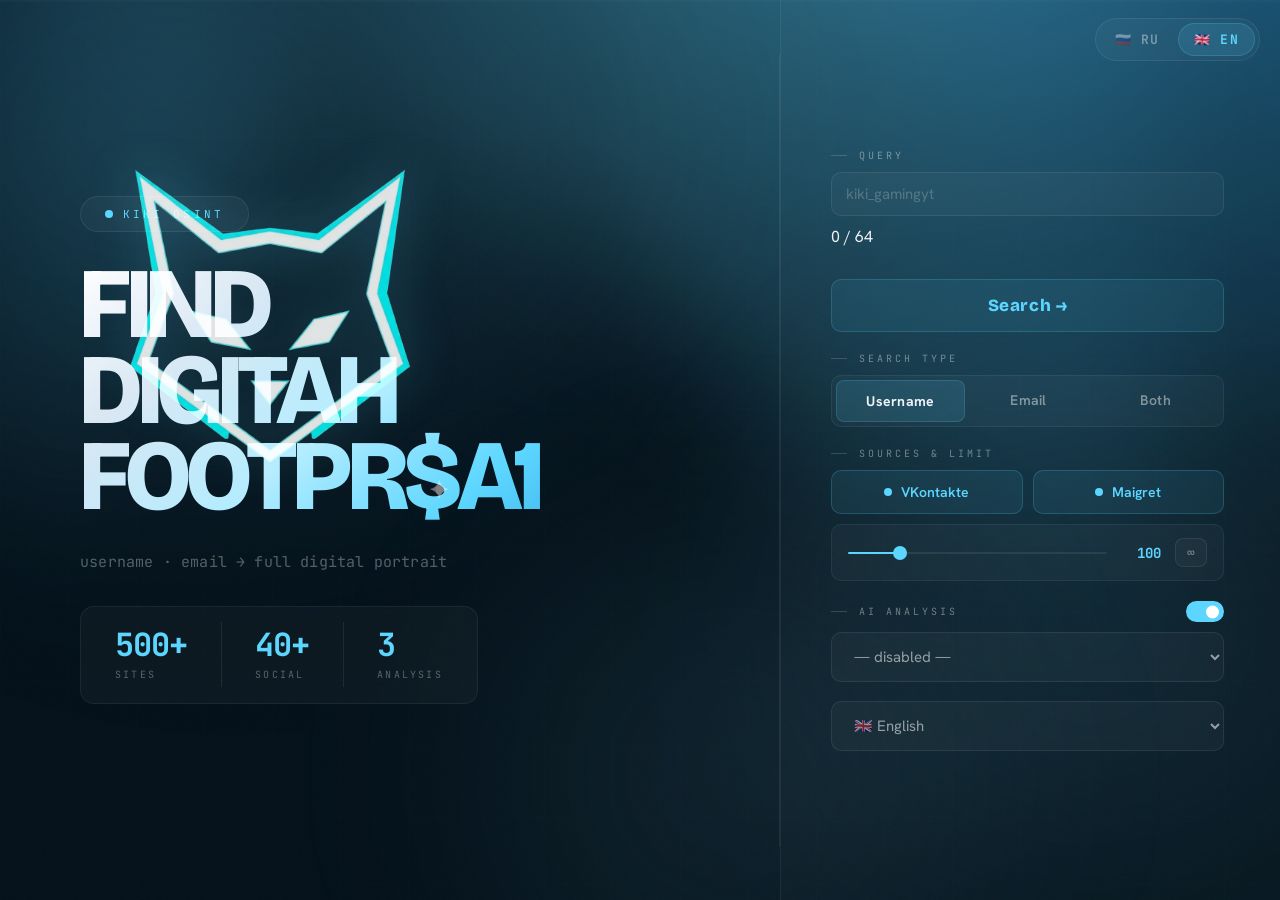
==== commit f7f17df7: "Add interface language switcher to Settings, fix select dropdown colors Adds RU/EN pill buttons in S" ====
--- a/frontend/index.html
+++ b/frontend/index.html
@@ -46,6 +46,7 @@
 }
 
 html,body{height:100%;overflow:hidden}
+select{accent-color:var(--a);color-scheme:dark}
 body{font-family:'Hanken Grotesk',sans-serif;background:var(--bg);color:var(--t1);font-size:16px}
 
 /* ═══════════════════════════════════
@@ -1026,6 +1027,11 @@
   }
 }
 
+// Listen for language changes pushed from the parent dashboard (e.g. Settings tab)
+window.addEventListener("message", (e)=>{
+  if(e.data && e.data.type === "kiki-lang" && e.data.lang !== currentLang) setLang(e.data.lang);
+});
+
 // Apply the globally-saved language (falls back to English) on load
 document.addEventListener("DOMContentLoaded",()=>{
   let lang = "en";
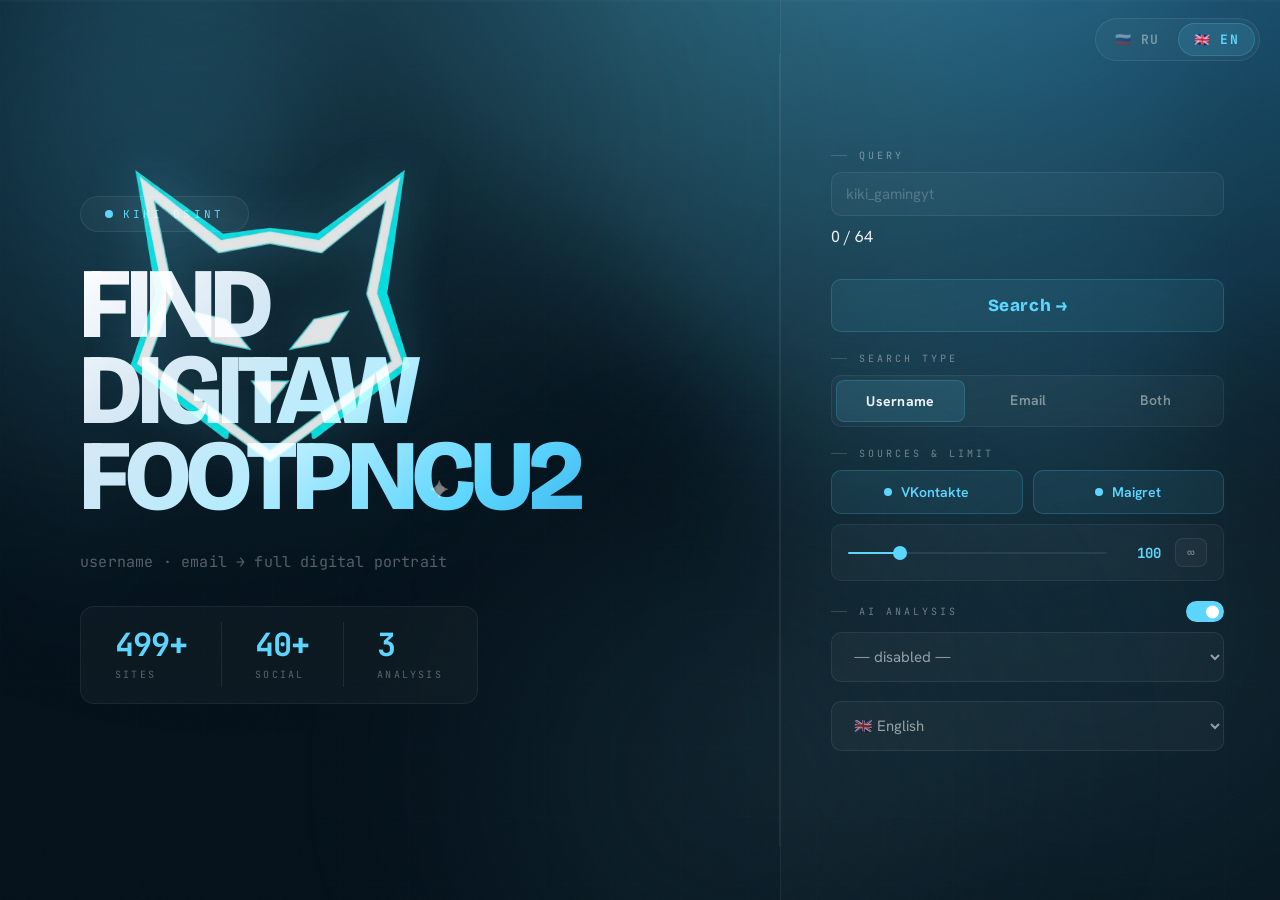
==== commit 3a117ab1: "Fix Settings panel scroll, remove OpenAI integration entirely Settings panel now uses justify-conten" ====
--- a/frontend/index.html
+++ b/frontend/index.html
@@ -889,7 +889,6 @@
           <select class="hf-ai-sel" id="aiProvider" onchange="toggleAiKey()">
             <option value="" data-i18n="ai_disabled">— disabled —</option>
             <option value="anthropic">Claude (Anthropic)</option>
-            <option value="openai">GPT-4 (OpenAI)</option>
             <option value="gemini">Gemini (Google)</option>
           </select>
           <div id="aiKeyHint" style="display:none;font-size:12px;color:rgba(255,200,80,.8);font-family:'JetBrains Mono',monospace;margin-top:5px">
@@ -1231,7 +1230,7 @@
   const hint = document.getElementById("aiKeyHint");
   if(!provider || !hint) return;
   // Check if key is saved for this provider
-  const keyMap = {gemini:"GEMINI_API_KEY", openai:"OPENAI_API_KEY", anthropic:"ANTHROPIC_API_KEY"};
+  const keyMap = {gemini:"GEMINI_API_KEY", anthropic:"ANTHROPIC_API_KEY"};
   const field = keyMap[provider];
   // We know key status from last loadSavedKeys call
   const el = document.getElementById("status-ai");
@@ -1933,7 +1932,7 @@
   if(!keys) return;
   // Populate fields with masked values
   const fields=["VK_TOKEN",
-                 "GEMINI_API_KEY","OPENAI_API_KEY","ANTHROPIC_API_KEY","HIBP_API_KEY"];
+                 "GEMINI_API_KEY","ANTHROPIC_API_KEY","HIBP_API_KEY"];
   fields.forEach(f=>{
     const el=document.getElementById("sk_"+f);
     if(el && keys[f]) el.placeholder=keys[f]; // show masked value as placeholder
@@ -1946,7 +1945,6 @@
     const prev=aiSel.value;
     if(!prev){
       if(keys.GEMINI_API_KEY && keys.GEMINI_API_KEY.length>5) aiSel.value="gemini";
-      else if(keys.OPENAI_API_KEY && keys.OPENAI_API_KEY.length>5) aiSel.value="openai";
       else if(keys.ANTHROPIC_API_KEY && keys.ANTHROPIC_API_KEY.length>5) aiSel.value="anthropic";
     }
     toggleAiKey(); // show/hide hint based on current provider + key status
@@ -1960,7 +1958,7 @@
 function updateKeyStatuses(keys){
   const checks={
     "status-vk":  keys.VK_TOKEN,
-    "status-ai":  keys.GEMINI_API_KEY||keys.OPENAI_API_KEY||keys.ANTHROPIC_API_KEY,
+    "status-ai":  keys.GEMINI_API_KEY||keys.ANTHROPIC_API_KEY,
     "status-hibp":keys.HIBP_API_KEY
   };
   Object.entries(checks).forEach(([id,val])=>{
@@ -1977,7 +1975,7 @@
 async function onSaveSettings(){
   const obj={};
   ["VK_TOKEN",
-   "GEMINI_API_KEY","OPENAI_API_KEY","ANTHROPIC_API_KEY","HIBP_API_KEY"].forEach(f=>{
+   "GEMINI_API_KEY","ANTHROPIC_API_KEY","HIBP_API_KEY"].forEach(f=>{
     const el=document.getElementById("sk_"+f);
     if(el && el.value.trim()) obj[f]=el.value.trim();
   });
@@ -1992,7 +1990,7 @@
     if(aiSel && aiSel.value){
       // Reload page AI config silently
       let newKey="";
-      const keyMap={gemini:"GEMINI_API_KEY",openai:"OPENAI_API_KEY",anthropic:"ANTHROPIC_API_KEY"};
+      const keyMap={gemini:"GEMINI_API_KEY",anthropic:"ANTHROPIC_API_KEY"};
       const field=keyMap[aiSel.value];
       if(field && obj[field]) newKey=obj[field];
       if(newKey && aiKeyEl) aiKeyEl.value=newKey;
@@ -2061,10 +2059,6 @@
       <div class="modal-field">
         <label>Gemini API Key — <a href="https://aistudio.google.com/apikey" target="_blank">aistudio.google.com ↗</a> (free) (Recommended)</label>
         <input class="modal-inp" id="sk_GEMINI_API_KEY" type="password" placeholder="AIzaSy...">
-      </div>
-      <div class="modal-field">
-        <label>OpenAI API Key — <a href="https://platform.openai.com/api-keys" target="_blank">platform.openai.com ↗</a></label>
-        <input class="modal-inp" id="sk_OPENAI_API_KEY" type="password" placeholder="sk-...">
       </div>
       <div class="modal-field">
         <label>Anthropic (Claude) Key — <a href="https://console.anthropic.com/settings/keys" target="_blank">console.anthropic.com ↗</a></label>
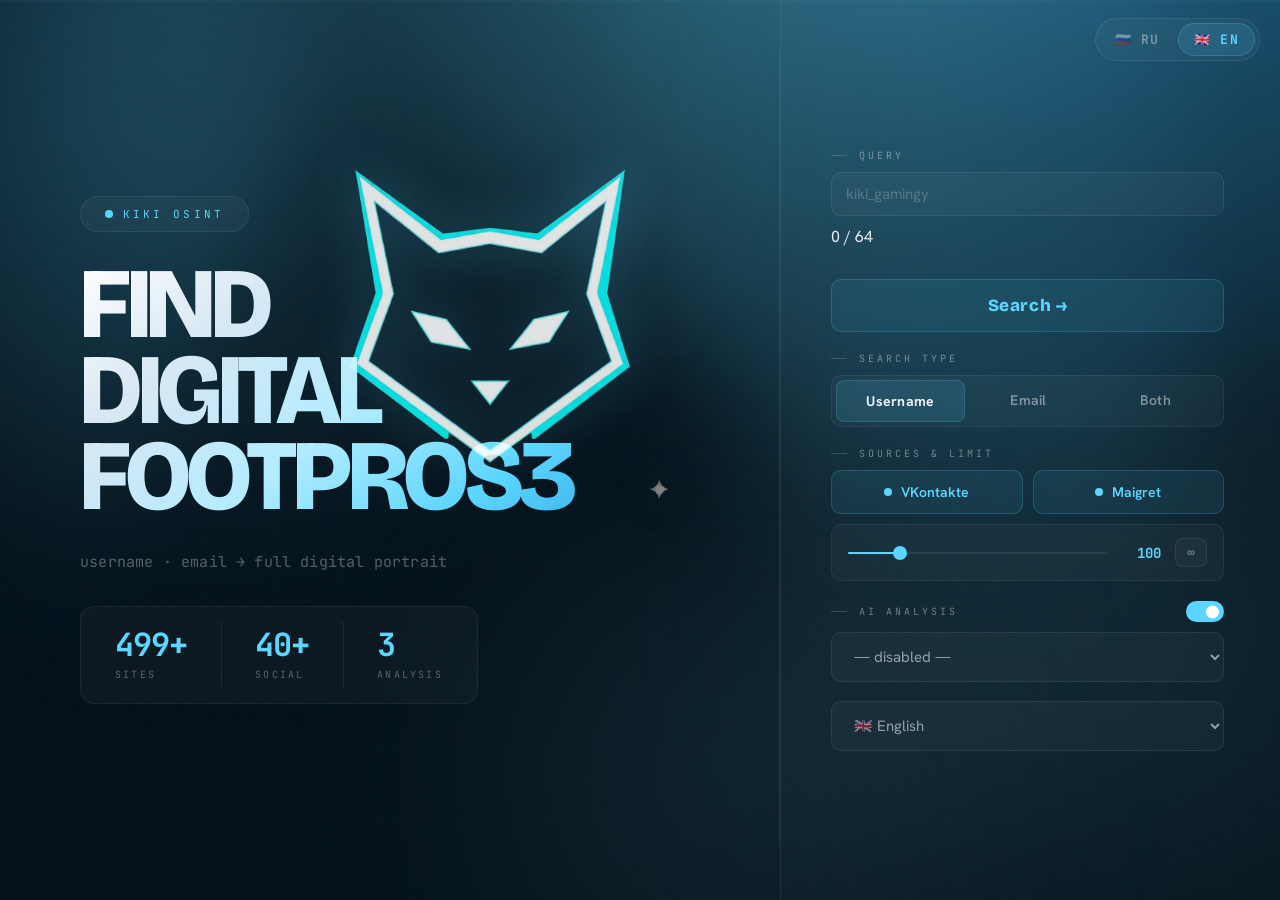
==== commit b0d2962b: "Add standalone desktop launcher (PyInstaller exe), GEOINT UX fixes, perf - desktop.py: runs Flask in" ====
--- a/frontend/index.html
+++ b/frontend/index.html
@@ -165,7 +165,7 @@
 
 /* ── LOGO — original absolute position, bottom-right of hero-left, now visible ── */
 .hero-cat-big{
-  position:absolute;right:320px;top:calc(50% - 320px);
+  position:absolute;right:100px;top:calc(50% - 320px);
   width:380px;height:380px;
   object-fit:contain;
   mix-blend-mode:screen;
@@ -675,7 +675,7 @@
 @media (max-height:750px){
   .hero-left{padding:20px 58px;gap:22px}
   .hero-cat-big{
-  position:absolute;right:320px;top:calc(50% - 320px);
+  position:absolute;right:100px;top:calc(50% - 320px);
   width:380px;height:380px;
   object-fit:contain;
   mix-blend-mode:screen;
@@ -702,7 +702,7 @@
 @media (max-height:650px){
   .hero-left{padding:16px 46px;gap:16px}
   .hero-cat-big{
-  position:absolute;right:320px;top:calc(50% - 320px);
+  position:absolute;right:100px;top:calc(50% - 320px);
   width:380px;height:380px;
   object-fit:contain;
   mix-blend-mode:screen;
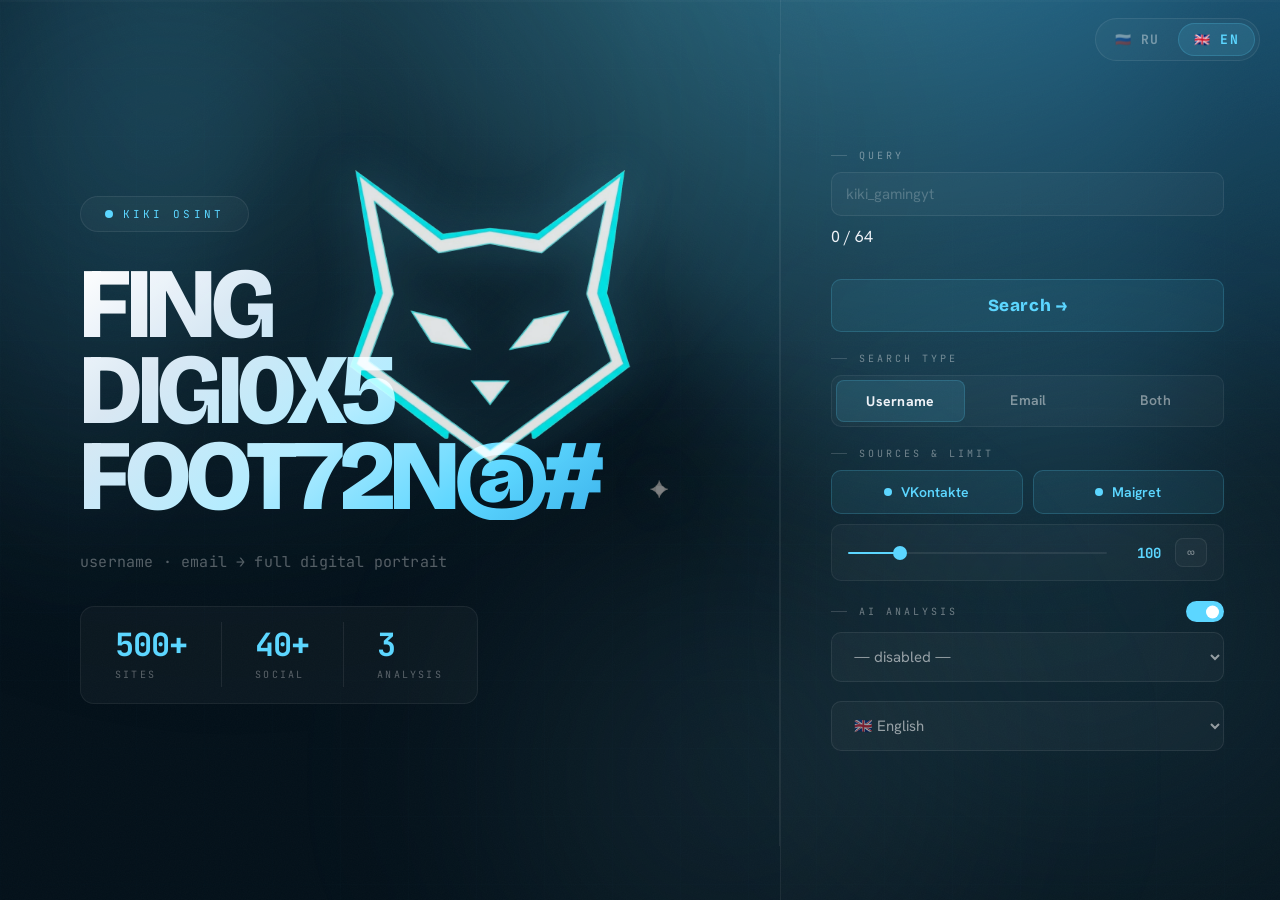
==== commit ffb5511a: "Fix deprecated Gemini model in OSINT AI portrait, add Depix mode, polish Maigret results UI Kiki OSI" ====
--- a/frontend/index.html
+++ b/frontend/index.html
@@ -569,6 +569,32 @@
 .rlist li{font-size:12px;color:var(--t2);padding:5px 0;border-bottom:1px solid rgba(92,214,255,.06);display:flex;gap:6px;align-items:baseline;font-family:'JetBrains Mono',monospace}
 .rlist li::before{content:'›';color:var(--a);opacity:.65;flex-shrink:0}
 .rlist li:last-child{border:none}
+.site-grid{display:flex;flex-wrap:wrap;gap:9px;margin-top:2px}
+.site-chip{
+  --ease-out:cubic-bezier(.23,1,.32,1);
+  position:relative;display:inline-flex;align-items:center;gap:8px;
+  padding:7px 14px 7px 9px;border-radius:11px;
+  background:linear-gradient(180deg,rgba(255,255,255,.05),rgba(255,255,255,.015)),rgba(92,214,255,.03);
+  border:1px solid rgba(92,214,255,.14);
+  box-shadow:inset 0 1px 0 rgba(255,255,255,.05),0 1px 3px rgba(0,0,0,.22);
+  color:var(--t1);text-decoration:none;font-size:12px;letter-spacing:.01em;font-family:'JetBrains Mono',monospace;
+  opacity:0;transform:translateY(6px) scale(.96);
+  animation:chip-in 420ms var(--ease-out) forwards;
+  animation-delay:var(--d,0ms);
+  transition:border-color 180ms ease,background 180ms ease,transform 180ms var(--ease-out),box-shadow 200ms ease;
+}
+@keyframes chip-in{to{opacity:1;transform:translateY(0) scale(1)}}
+@media (hover:hover) and (pointer:fine){
+  a.site-chip:hover{border-color:rgba(92,214,255,.4);background:linear-gradient(180deg,rgba(92,214,255,.12),rgba(92,214,255,.03)),rgba(92,214,255,.03);transform:translateY(-2px);box-shadow:inset 0 1px 0 rgba(255,255,255,.08),0 10px 20px -10px rgba(92,214,255,.45)}
+}
+a.site-chip:active{transform:translateY(-1px) scale(.96);transition-duration:90ms}
+.site-chip .site-ico{width:15px;height:15px;border-radius:5px;flex-shrink:0;object-fit:cover;box-shadow:0 0 0 1px rgba(255,255,255,.07)}
+.site-chip .site-ico-fallback{width:15px;height:15px;border-radius:5px;flex-shrink:0;box-shadow:inset 0 1px 1px rgba(255,255,255,.3),0 0 0 1px rgba(255,255,255,.06);background:radial-gradient(120% 120% at 25% 15%,rgba(255,255,255,.4),transparent 60%),linear-gradient(135deg,var(--a),#0090d0)}
+@media (prefers-reduced-motion:reduce){
+  .site-chip{animation:chip-in-fade 300ms ease forwards;transform:none}
+  @keyframes chip-in-fade{from{opacity:0}to{opacity:1}}
+  a.site-chip:hover,a.site-chip:active{transform:none}
+}
 .hit-n{font-size:44px;font-weight:700;font-family:'JetBrains Mono',monospace;line-height:1;letter-spacing:-.03em;background:linear-gradient(135deg,var(--a),#00b8ff);-webkit-background-clip:text;-webkit-text-fill-color:transparent;background-clip:text}
 .hit-s{font-size:12px;color:var(--t3);font-family:'JetBrains Mono',monospace;margin-top:3px;margin-bottom:14px}
 .portrait{font-size:14px;line-height:1.78;color:var(--t1);white-space:pre-wrap}
@@ -621,7 +647,7 @@
 .lang-btn.active{background:rgba(92,214,255,.12);color:var(--a);border:1px solid rgba(92,214,255,.2)}
 
 /* Close results btn */
-.close-results-btn{position:fixed;top:18px;left:20px;z-index:100;width:42px;height:42px;border-radius:13px;display:flex;align-items:center;justify-content:center;font-size:20px;font-weight:700;line-height:1;cursor:pointer;color:var(--t1);background:var(--g-bg2);border:1px solid rgba(255,255,255,.14);box-shadow:0 4px 18px rgba(0,0,0,.35);opacity:0;pointer-events:none;transform:scale(.9);transition:border-color .2s,background .2s,color .2s,transform .2s,opacity .2s}
+.close-results-btn{position:fixed;top:70px;right:20px;z-index:100;width:42px;height:42px;border-radius:13px;display:flex;align-items:center;justify-content:center;font-size:20px;font-weight:700;line-height:1;cursor:pointer;color:var(--t1);background:var(--g-bg2);border:1px solid rgba(255,255,255,.14);box-shadow:0 4px 18px rgba(0,0,0,.35);opacity:0;pointer-events:none;transform:scale(.9);transition:border-color .2s,background .2s,color .2s,transform .2s,opacity .2s}
 .close-results-btn:hover{border-color:rgba(255,90,90,.4);background:rgba(255,90,90,.12);color:#ff5a5a;transform:scale(1.06)}
 .close-results-btn:active{transform:scale(.96)}
 #root.active ~ .close-results-btn{opacity:1;pointer-events:all;transform:scale(1)}
@@ -1483,18 +1509,28 @@
     const sites=data.found||data.sites||[];
     card.id="card-maigret";
     card.className="rcard";
+    const renderChip=(s,i)=>{
+      const name=typeof s==="object"?(s.site||s.name||"?"):s;
+      const url=typeof s==="object"?(s.url||""):"";
+      const delay='style="--d:'+Math.min(i*22,400)+'ms"';
+      let icon='<span class="site-ico-fallback"></span>';
+      if(url){
+        try{
+          const host=new URL(url).hostname;
+          icon='<img class="site-ico" src="https://www.google.com/s2/favicons?domain='+host+'&sz=32" alt="" onerror="this.outerHTML=\'<span class=&quot;site-ico-fallback&quot;></span>\'">';
+        }catch(e){}
+      }
+      const label='<span>'+name+'</span>';
+      return url
+        ? '<a class="site-chip" '+delay+' href="'+url+'" target="_blank">'+icon+label+'</a>'
+        : '<span class="site-chip" '+delay+'>'+icon+label+'</span>';
+    };
     card.innerHTML=
       '<div class="rbadge rb-mg">Maigret</div>'+
       '<div class="hit-n">'+sites.length+'</div>'+
       '<div class="hit-s">accounts found</div>'+
       '<div class="divider"></div>'+
-      '<ul class="rlist">'+
-        sites.map(s=>{
-          const name=typeof s==="object"?(s.site||s.name||"?"):s;
-          const url=typeof s==="object"?(s.url||""):"";
-          return '<li>'+(url?'<a href="'+url+'" target="_blank">'+name+' →</a>':name)+'</li>';
-        }).join("")+
-      '</ul>';
+      '<div class="site-grid">'+sites.map(renderChip).join("")+'</div>';
     // Always get or create row, always insert Maigret FIRST (left side)
     let row=document.getElementById("mg-tg-row");
     if(!row){row=document.createElement("div");row.className="mg-tg-row";row.id="mg-tg-row";grid.prepend(row);}
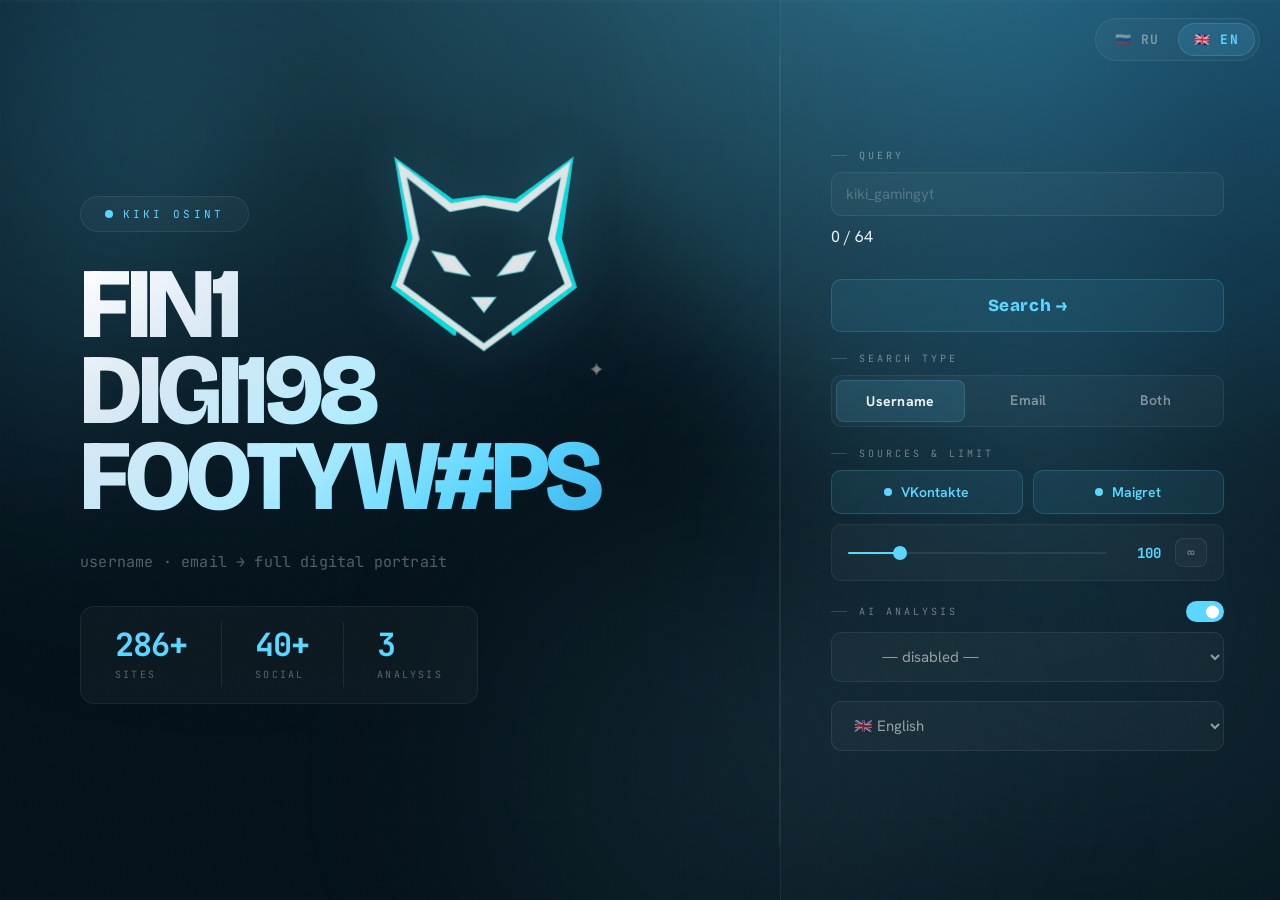
==== commit 926628f6: "Add AI Assistant tab, Reveal Text/Depix mode, and OSINT/design polish - New AI Assistant chat tab: m" ====
--- a/frontend/index.html
+++ b/frontend/index.html
@@ -65,6 +65,21 @@
 body::after{content:'';position:fixed;inset:0;z-index:0;pointer-events:none;background-image:linear-gradient(rgba(92,214,255,.008) 1px,transparent 1px),linear-gradient(90deg,rgba(92,214,255,.008) 1px,transparent 1px);background-size:68px 68px}
 .scanline{position:fixed;left:0;width:100%;height:2px;z-index:200;pointer-events:none;background:linear-gradient(transparent,rgba(255,255,255,.04),transparent);animation:scanMove 7s linear infinite}
 
+/* See-through desktop — mirrors the parent hub's html.desktop-transparent
+   rule so the native Windows Mica/Acrylic backdrop shows through here too. */
+html.desktop-transparent,html.desktop-transparent body{background:transparent !important}
+html.desktop-transparent .aurora-container,
+html.desktop-transparent .bg-orbs,
+html.desktop-transparent .scanline{display:none !important}
+html.desktop-transparent body{
+  background:rgba(4,17,26,.62) !important;
+  backdrop-filter:blur(22px) saturate(130%);-webkit-backdrop-filter:blur(22px) saturate(130%);
+}
+html.desktop-transparent[data-transparent-level="heavy"] body{
+  background:rgba(4,17,26,.5) !important;
+  backdrop-filter:blur(28px) saturate(140%);-webkit-backdrop-filter:blur(28px) saturate(140%);
+}
+
 /* ═══════════════════════════════════
    KEYFRAMES
 ═══════════════════════════════════ */
@@ -146,6 +161,14 @@
   display:grid;grid-template-columns:1fr 500px;
   transition:opacity .45s cubic-bezier(0.23,1,0.32,1),visibility .55s;
   overflow:hidden;
+  /* .hero-title's font-size and .hero-cat-big's position/size below were
+     tuned in vw/px — both measure the real browser VIEWPORT, blind to
+     KikiHub squeezing this element's actual box narrower (Rail nav padding
+     eats into #osint-frame without the window itself resizing). This box's
+     own rendered width already tracks that squeeze correctly (position:
+     fixed/absolute both resolve against real available space) — a query
+     container lets descendants size off THAT instead of the viewport. */
+  container-type:inline-size;
 }
 .root.active .hero-full{opacity:0;visibility:hidden;pointer-events:none}
 
@@ -165,8 +188,8 @@
 
 /* ── LOGO — original absolute position, bottom-right of hero-left, now visible ── */
 .hero-cat-big{
-  position:absolute;right:100px;top:calc(50% - 320px);
-  width:380px;height:380px;
+  position:absolute;left:62%;transform:translateX(-50%);top:calc(50% - 320px);
+  width:clamp(180px,19.8cqw,380px);height:clamp(180px,19.8cqw,380px);
   object-fit:contain;
   mix-blend-mode:screen;
   opacity:.88;
@@ -197,7 +220,7 @@
 /* ── TITLE ── */
 .hero-title{
   font-family:'Bricolage Grotesque',sans-serif;
-  font-size:clamp(64px,7.8vw,136px);
+  font-size:clamp(64px,7.8cqw,136px);
   font-weight:800;letter-spacing:-.045em;line-height:.86;
   background:linear-gradient(140deg,
     #ffffff     0%,
@@ -318,6 +341,14 @@
 }
 .hf-inp::placeholder{color:rgba(255,255,255,.22)}
 .hf-inp.typing-done::placeholder{color:rgba(92,214,255,.35)}
+.hf-inp:-webkit-autofill,.hf-inp:-webkit-autofill:hover,
+.hf-inp:-webkit-autofill:focus,.hf-inp:-webkit-autofill:active{
+  -webkit-text-fill-color:var(--t1) !important;
+  -webkit-box-shadow:0 0 0 1000px #0c1821 inset !important;
+  box-shadow:0 0 0 1000px #0c1821 inset !important;
+  caret-color:var(--t1);
+  transition:background-color 5000s ease-in-out 0s;
+}
 
 /* ── CTA Button — flat ── */
 .hf-btn{
@@ -337,7 +368,8 @@
 .hf-btn:active{transform:scale(0.97);transition:transform 100ms cubic-bezier(0.23,1,0.32,1)}
 .hf-btn:disabled{opacity:.3;cursor:not-allowed;transform:none}
 .hf-btn.loading{color:transparent!important;pointer-events:none}
-.hf-btn.loading::before{content:'';position:absolute;width:22px;height:22px;border-radius:50%;border:2px solid rgba(92,214,255,.2);border-top-color:var(--a);top:50%;left:50%;margin:-11px 0 0 -11px;animation:spin .75s linear infinite;background:transparent!important}
+.hf-btn .tool-spinner{position:absolute;top:50%;left:50%;transform:translate(-50%,-50%);display:none}
+.hf-btn.loading .tool-spinner{display:inline-block}
 
 /* ── Segment ── */
 .hf-segment{
@@ -411,6 +443,20 @@
 }
 .hf-ai-sel:focus{border-color:rgba(92,214,255,.32)}
 .hf-ai-sel option{background:#04111a;color:#eef2f7}
+.ai-select-wrap{position:relative}
+.ai-select-wrap .hf-ai-sel{padding-left:46px}
+.ai-select-wrap .provider-icon{
+  position:absolute;left:16px;top:50%;transform:translateY(-50%);
+  width:18px;height:18px;background:var(--a);pointer-events:none;
+  mask-size:contain;mask-repeat:no-repeat;mask-position:center;
+  -webkit-mask-size:contain;-webkit-mask-repeat:no-repeat;-webkit-mask-position:center;
+  opacity:0;transition:opacity .2s ease;
+}
+.ai-select-wrap .provider-icon.show{opacity:.85}
+.ai-select-wrap .provider-icon.mistral{-webkit-mask-image:url([data-uri])}
+.ai-select-wrap .provider-icon.deepseek{-webkit-mask-image:url([data-uri])}
+.ai-select-wrap .provider-icon.gemini{-webkit-mask-image:url([data-uri])}
+.ai-select-wrap .provider-icon.anthropic{-webkit-mask-image:url('data:image/svg+xml,<svg xmlns="http://www.w3.org/2000/svg" viewBox="0 0 100 100"><g fill="%23000"><rect x="44" y="12" width="12" height="34" rx="4" transform="rotate(0 50 50)"/><rect x="44" y="12" width="12" height="34" rx="4" transform="rotate(45 50 50)"/><rect x="44" y="12" width="12" height="34" rx="4" transform="rotate(90 50 50)"/><rect x="44" y="12" width="12" height="34" rx="4" transform="rotate(135 50 50)"/><rect x="44" y="12" width="12" height="34" rx="4" transform="rotate(180 50 50)"/><rect x="44" y="12" width="12" height="34" rx="4" transform="rotate(225 50 50)"/><rect x="44" y="12" width="12" height="34" rx="4" transform="rotate(270 50 50)"/><rect x="44" y="12" width="12" height="34" rx="4" transform="rotate(315 50 50)"/><circle cx="50" cy="50" r="11"/></g></svg>')}
 #aiKeyWrap{margin-top:0}
 #aiKeyWrap .hf-inp{font-size:15px;padding:12px 17px}
 
@@ -510,10 +556,19 @@
 /* ═══════════════════════════════════
    STAGE — RESULTS
 ═══════════════════════════════════ */
-.stage{flex:1;height:100%;overflow-y:auto;opacity:0;pointer-events:none;transition:opacity .4s ease .2s;min-width:0;padding:22px}
+.stage{flex:1;height:100%;overflow-y:auto;opacity:0;pointer-events:none;transition:opacity .4s ease .2s;min-width:0;padding:22px;position:relative}
 .stage::-webkit-scrollbar{width:3px}
 .stage::-webkit-scrollbar-thumb{background:rgba(92,214,255,.22);border-radius:2px}
 .root.active .stage{opacity:1;pointer-events:all}
+/* From search-start until the stream's first "start" event, the real bars/
+   log/results are either empty or not-yet-created — a bare blank pane read
+   as "did my click even register?". Showing the eventual layout blurred,
+   with one big centered spinner on top, answers that instead of silence. */
+.stage-loading-overlay{position:absolute;inset:0;display:none;align-items:center;justify-content:center;z-index:5}
+.stage.loading-skel .stage-loading-overlay{display:flex}
+.stage.loading-skel #srcBars,
+.stage.loading-skel .log-box,
+.stage.loading-skel #results{filter:blur(6px);pointer-events:none;user-select:none}
 
 .sbars{display:flex;gap:6px;flex-wrap:wrap;margin-bottom:12px}
 .sbar{flex:1;min-width:70px;padding:9px 12px;border-radius:10px;border:1px solid rgba(255,255,255,.06);background:rgba(255,255,255,.03);transition:border-color .22s,background .22s}
@@ -539,7 +594,10 @@
 .le.err .le-m{color:var(--red)}
 
 /* Result cards */
-.rgrid{display:grid;grid-template-columns:repeat(auto-fit,minmax(300px,1fr));gap:14px}
+/* align-items:start — grid's default (stretch) was forcing every short
+   3-line card to match the height of the tallest card in its row (e.g. a
+   long AI/avatar-match card), instead of sizing to its own content. */
+.rgrid{display:grid;grid-template-columns:repeat(auto-fit,minmax(300px,1fr));gap:14px;align-items:start}
 .rcard{
   background:rgba(255,255,255,.03);
   border:1px solid rgba(255,255,255,.06);border-radius:var(--r);padding:22px;
@@ -547,6 +605,11 @@
 }
 .rcard:hover{border-color:rgba(92,214,255,.2);background:rgba(92,214,255,.05)}
 .rcard.err{border-color:rgba(255,60,85,.2);background:rgba(255,40,70,.05)}
+/* Was applied as a class with no matching rule at all — the AI portrait
+   card rendered as one more single-column cell instead of the full-width
+   row it was named for. */
+.rcard-ai-wide{grid-column:1/-1}
+.rcard-skel{display:flex;align-items:center;justify-content:center;min-height:110px;opacity:.55}
 
 .rbadge{display:inline-flex;align-items:center;gap:4px;font-size:9px;font-weight:700;letter-spacing:.12em;text-transform:uppercase;font-family:'JetBrains Mono',monospace;padding:3px 10px;border-radius:6px;margin-bottom:14px}
 .rb-vk{background:rgba(80,130,255,.1);color:#7ea8ff;border:1px solid rgba(80,130,255,.22)}
@@ -635,6 +698,54 @@
 .vk-name{font-size:22px;font-weight:700;color:var(--t1);margin-bottom:4px;font-family:'Bricolage Grotesque',sans-serif}
 .vk-id{font-size:13px;color:var(--a);margin-bottom:6px;font-family:'JetBrains Mono',monospace}
 .vk-status{font-size:14px;color:var(--t2);font-style:italic;max-width:260px;line-height:1.45;margin-bottom:4px}
+
+.rcard-tg{display:flex;flex-direction:column;align-items:center;text-align:center}
+.tg-av{width:90px;height:90px;border-radius:50%;object-fit:cover;border:2px solid rgba(92,214,255,.3);margin-bottom:12px;cursor:zoom-in;transition:transform .15s ease}
+.tg-av:hover{transform:scale(1.05)}
+.tg-av-ph{width:90px;height:90px;border-radius:50%;background:rgba(92,214,255,.06);border:2px solid rgba(92,214,255,.2);display:flex;align-items:center;justify-content:center;font-size:32px;margin-bottom:12px}
+.tg-name{font-size:20px;font-weight:700;color:var(--t1);margin-bottom:2px;font-family:'Bricolage Grotesque',sans-serif}
+.tg-user{font-size:13px;color:var(--a);margin-bottom:8px;font-family:'JetBrains Mono',monospace}
+.tg-bio{font-size:13px;color:var(--t2);line-height:1.5;max-width:280px;margin-bottom:14px}
+.tg-link{font-size:12px;color:var(--a);text-decoration:none;font-family:'JetBrains Mono',monospace;padding:8px 16px;border:1px solid rgba(92,214,255,.25);border-radius:8px;transition:background .15s ease,border-color .15s ease}
+.tg-link:hover{background:rgba(92,214,255,.08);border-color:rgba(92,214,255,.45)}
+.mg-tg-row{grid-column:1/-1;display:flex;gap:14px;flex-wrap:wrap}
+/* Telegram previously had flex:1 with nothing capping it — the moment it
+   wrapped onto its own line (any time Maigret's chip grid was wide enough
+   to fill the first line by itself), flex:1 stretched a single small
+   avatar card to the full row width. Capped growth instead: it still
+   shares the line with Maigret when there's room, but never balloons. */
+.mg-tg-row .rcard-tg{flex:0 1 300px;min-width:260px;max-width:340px}
+.mg-tg-row>.rcard:not(.rcard-tg){flex:2 1 420px}
+
+/* Full-size avatar viewer — any .avatar-zoomable img opens here on click */
+.avatar-zoomable{cursor:zoom-in}
+.avatar-lightbox{position:fixed;inset:0;z-index:9999;background:rgba(2,7,12,.88);backdrop-filter:blur(6px);
+  display:flex;align-items:center;justify-content:center;opacity:0;pointer-events:none;transition:opacity .18s ease}
+.avatar-lightbox.open{opacity:1;pointer-events:auto}
+.avatar-lightbox img{max-width:min(90vw,560px);max-height:85vh;border-radius:14px;box-shadow:0 20px 60px rgba(0,0,0,.5);border:1px solid rgba(255,255,255,.1)}
+.avatar-lightbox-close{position:absolute;top:24px;right:28px;width:40px;height:40px;border-radius:50%;
+  background:rgba(255,255,255,.08);border:1px solid rgba(255,255,255,.15);color:#fff;font-size:18px;
+  display:flex;align-items:center;justify-content:center;cursor:pointer;transition:background .15s ease}
+.avatar-lightbox-close:hover{background:rgba(255,255,255,.18)}
+
+.alt-user-pill{display:inline-flex;align-items:center;gap:4px;font-size:12px;padding:6px 12px;border-radius:20px;
+  background:rgba(92,214,255,.07);border:1px solid rgba(92,214,255,.22);color:var(--a);cursor:pointer;
+  font-family:'JetBrains Mono',monospace;transition:background .15s ease,border-color .15s ease}
+.alt-user-pill:hover{background:rgba(92,214,255,.14);border-color:rgba(92,214,255,.4)}
+.alt-user-pill.searching{opacity:.5;pointer-events:none}
+.alt-user-pill.guess{background:rgba(255,184,92,.08);border-color:rgba(255,184,92,.28);color:#ffb85c}
+.alt-user-pill.guess:hover{background:rgba(255,184,92,.16);border-color:rgba(255,184,92,.45)}
+.alt-user-tier-label{width:100%;font-size:11px;letter-spacing:.05em;text-transform:uppercase;
+  color:rgba(255,255,255,.35);margin:8px 0 2px}
+.alt-user-tier-label:first-child{margin-top:0}
+.alt-result-section{border:1px solid rgba(92,214,255,.12);border-left:3px solid rgba(92,214,255,.4);border-radius:var(--r);padding:16px 18px;margin-top:24px;
+  background:rgba(92,214,255,.02);animation:fadeUp .3s ease}
+.alt-result-section+.alt-result-section{margin-top:28px}
+.alt-result-header{display:flex;align-items:center;justify-content:space-between;gap:10px;font-size:14px;
+  font-weight:700;color:var(--t1);font-family:'Bricolage Grotesque',sans-serif}
+.alt-result-status{font-size:12px;font-weight:400;color:var(--t3);font-family:'JetBrains Mono',monospace}
+.alt-result-body{margin-top:10px}
+.alt-result-divider{height:1px;background:rgba(92,214,255,.12);margin-top:2px}
 .fld-grid{display:grid;grid-template-columns:1fr 1fr;gap:4px 12px}
 .tag-list{display:flex;flex-wrap:wrap;gap:6px;margin-top:4px}
 .tag{font-size:12px;padding:3px 9px;background:rgba(92,214,255,.06);border:1px solid rgba(92,214,255,.16);border-radius:20px;color:var(--t3)}
@@ -668,6 +779,14 @@
 .modal-field label a{color:rgba(92,214,255,.6);text-decoration:none;transition:color .2s}
 .modal-field label a:hover{color:var(--a)}
 .modal-inp{width:100%;padding:12px 15px;border-radius:10px;background:rgba(255,255,255,.03);border:1px solid rgba(255,255,255,.08);color:var(--t1);font-family:'JetBrains Mono',monospace;font-size:14px;outline:none;transition:border-color .22s,background .22s}
+.modal-inp:-webkit-autofill,.modal-inp:-webkit-autofill:hover,
+.modal-inp:-webkit-autofill:focus,.modal-inp:-webkit-autofill:active{
+  -webkit-text-fill-color:var(--t1) !important;
+  -webkit-box-shadow:0 0 0 1000px #0c1821 inset !important;
+  box-shadow:0 0 0 1000px #0c1821 inset !important;
+  caret-color:var(--t1);
+  transition:background-color 5000s ease-in-out 0s;
+}
 .modal-inp:focus{border-color:rgba(92,214,255,.35);background:rgba(92,214,255,.05)}
 .modal-inp::placeholder{color:rgba(255,255,255,.2)}
 .modal-divider{height:1px;background:rgba(92,214,255,.1);margin:20px 0}
@@ -701,8 +820,8 @@
 @media (max-height:750px){
   .hero-left{padding:20px 58px;gap:22px}
   .hero-cat-big{
-  position:absolute;right:100px;top:calc(50% - 320px);
-  width:380px;height:380px;
+  position:absolute;left:62%;transform:translateX(-50%);top:calc(50% - 320px);
+  width:clamp(180px,19.8cqw,380px);height:clamp(180px,19.8cqw,380px);
   object-fit:contain;
   mix-blend-mode:screen;
   opacity:.88;
@@ -711,7 +830,7 @@
   animation:catFloat 6s ease-in-out infinite;
   z-index:2;
 }
-  .hero-title{font-size:clamp(52px,7.5vw,108px)}
+  .hero-title{font-size:clamp(52px,7.5cqw,108px)}
   .hero-sub{font-size:13px}
   .hero-badge-wrap{padding:9px 22px;font-size:10px}
   .stat-item{padding:14px 24px}
@@ -728,8 +847,8 @@
 @media (max-height:650px){
   .hero-left{padding:16px 46px;gap:16px}
   .hero-cat-big{
-  position:absolute;right:100px;top:calc(50% - 320px);
-  width:380px;height:380px;
+  position:absolute;left:62%;transform:translateX(-50%);top:calc(50% - 320px);
+  width:clamp(180px,19.8cqw,380px);height:clamp(180px,19.8cqw,380px);
   object-fit:contain;
   mix-blend-mode:screen;
   opacity:.88;
@@ -738,7 +857,7 @@
   animation:catFloat 6s ease-in-out infinite;
   z-index:2;
 }
-  .hero-title{font-size:clamp(44px,8vw,90px);line-height:.9}
+  .hero-title{font-size:clamp(44px,8cqw,90px);line-height:.9}
   .hero-right{padding:16px 36px;gap:12px}
   .hf-inp{padding:11px 14px;font-size:14px}
   .hf-btn{padding:11px 18px;font-size:14px}
@@ -884,7 +1003,7 @@
         <div id="bothGroup" class="collapsible"><div class="collapsible-inner"><div class="hf-label" data-i18n="label_email" style="margin-bottom:8px">email</div>
           <div class="hf-row"><input class="hf-inp" id="queryEmail" type="text" placeholder="user@example.com" onkeydown="if(event.key==='Enter')doSearch()" style="flex:1"></div></div>
         </div>
-        <button class="hf-btn" id="searchBtn" onclick="doSearch()" data-i18n="btn_search" style="width:100%;margin-top:12px">Search &#x2192;</button>
+        <button class="hf-btn" id="searchBtn" onclick="doSearch()" data-i18n="btn_search" style="width:100%;margin-top:12px">Search &#x2192;<span class="tool-spinner"></span></button>
       </div>
       <div class="hf-group">
         <div class="hf-label" data-i18n="label_type">search type</div>
@@ -900,7 +1019,7 @@
           <div class="hf-toggle on" data-src="vk" onclick="toggleSrc(this)"><div class="hf-dot"></div><span>VKontakte</span></div>
           <div class="hf-toggle on" data-src="maigret" onclick="toggleSrc(this)"><div class="hf-dot"></div><span>Maigret</span></div>
         </div>
-        <div class="hf-limit-row"><input type="range" id="siteLimit" min="10" max="500" value="100" step="10" oninput="updateSlider(this)" style="flex:1"><span class="hf-limit-val" id="limitVal">100</span><button class="unlim-btn" id="unlimBtn" onclick="toggleUnlim()" title="All sites (no limit)">∞</button></div>
+        <div class="hf-limit-row"><input type="range" class="ur-range" id="siteLimit" min="10" max="500" value="100" step="10" oninput="updateSlider(this);if(window.urUpdateTrack)urUpdateTrack(this)" style="flex:1"><span class="hf-limit-val" id="limitVal">100</span><button class="unlim-btn" id="unlimBtn" onclick="toggleUnlim()" title="All sites (no limit)">∞</button></div>
       </div>
       <div class="hf-group">
         <div class="ai-toggle-wrap">
@@ -912,11 +1031,16 @@
           </label>
         </div>
         <div class="ai-body" id="aiBody">
-          <select class="hf-ai-sel" id="aiProvider" onchange="toggleAiKey()">
-            <option value="" data-i18n="ai_disabled">— disabled —</option>
-            <option value="anthropic">Claude (Anthropic)</option>
-            <option value="gemini">Gemini (Google)</option>
-          </select>
+          <div class="ai-select-wrap">
+            <span class="provider-icon" id="providerIcon"></span>
+            <select class="hf-ai-sel" id="aiProvider" onchange="toggleAiKey()">
+              <option value="" data-i18n="ai_disabled">— disabled —</option>
+              <option value="mistral">Mistral (Recommended)</option>
+              <option value="anthropic">Claude (Anthropic)</option>
+              <option value="gemini">Gemini (Google)</option>
+              <option value="deepseek">DeepSeek</option>
+            </select>
+          </div>
           <div id="aiKeyHint" style="display:none;font-size:12px;color:rgba(255,200,80,.8);font-family:'JetBrains Mono',monospace;margin-top:5px">
             ⚠ No key saved — open <a href="#" onclick="openSettings();return false;" style="color:#5cd6ff">⚙ Settings</a>
           </div>
@@ -938,6 +1062,11 @@
     <input id="query2" placeholder="new query..." type="text" data-i18n-placeholder="placeholder_query2" style="margin-bottom:8px;font-size:16px;padding:13px 15px" onkeydown="if(event.key==='Enter')doSearch2()">
     <button class="btn btn-p" id="searchBtn2" onclick="doSearch2()" style="padding:13px;font-size:16px;margin-top:0" data-i18n="btn_search">Search →</button>
   </div>
+  <div class="card" id="altUserCard" style="margin-bottom:10px;display:none">
+    <div class="sec-title">Alt accounts</div>
+    <button class="btn btn-g" id="altUserBtn" onclick="searchAltUsers()" style="width:100%;font-size:13px;padding:10px;margin-top:0">🔍 Search another user's account</button>
+    <div id="altUserBox" style="display:none;flex-wrap:wrap;gap:6px;margin-top:10px"></div>
+  </div>
   <div class="card" style="margin-bottom:10px">
     <div class="sec-title" data-i18n="sec_sources">Sources</div>
     <div class="src-toggle on" data-src="vk" onclick="toggleSrc(this)"><div class="src-label" style="font-size:16px">VKontakte</div><div class="pill"></div></div>
@@ -949,10 +1078,10 @@
       <span class="sb-limit-label" data-i18n="sb_sites">Sites</span>
       <span class="slider-val" id="limitVal2">100</span>
     </div>
-    <input type="range" id="siteLimit2" min="10" max="500" value="100" step="10" oninput="updateSlider2(this)" style="width:100%;margin-top:10px">
+    <input type="range" class="ur-range" id="siteLimit2" min="10" max="500" value="100" step="10" oninput="updateSlider2(this);if(window.urUpdateTrack)urUpdateTrack(this)" style="width:100%;margin-top:10px">
   </div>
 </div>
-  <div class="stage" id="stage"><div class="sbars" id="srcBars"></div><div class="log-box" style="margin-bottom:16px"><div class="log-top"><div class="log-live"></div>Search log</div><div class="log-lines" id="logBox"></div></div><div id="results"></div></div>
+  <div class="stage" id="stage"><div class="stage-loading-overlay" id="stageLoadingOverlay"><span class="tool-spinner" data-size="56" style="width:56px;height:56px"></span></div><div class="sbars" id="srcBars"></div><div class="log-box" style="margin-bottom:16px"><div class="log-top"><div class="log-live"></div>Search log</div><div class="log-lines" id="logBox"></div></div><div id="results"></div></div>
 </div>
 <div class="lang-switcher" id="langSwitcher">
   <button class="lang-btn" id="langRU" onclick="setLang('ru')">🇷🇺 RU</button>
@@ -1055,13 +1184,35 @@
 // Listen for language changes pushed from the parent dashboard (e.g. Settings tab)
 window.addEventListener("message", (e)=>{
   if(e.data && e.data.type === "kiki-lang" && e.data.lang !== currentLang) setLang(e.data.lang);
+  if(e.data && e.data.type === "kiki-theme" && e.data.accent) applyTheme(e.data.accent, !!e.data.glass);
 });
+
+function osintHexToRgba(hex,alpha){
+  var n=parseInt(hex.slice(1),16),r=(n>>16)&255,g=(n>>8)&255,b=n&255;
+  return 'rgba('+r+','+g+','+b+','+alpha+')';
+}
+function applyTheme(accent, glass){
+  var root = document.documentElement.style;
+  root.setProperty('--a', accent);
+  root.setProperty('--a2', osintHexToRgba(accent,.18));
+  root.setProperty('--a3', osintHexToRgba(accent,.08));
+  root.setProperty('--a4', osintHexToRgba(accent,.04));
+  root.setProperty('--ab', osintHexToRgba(accent,.28));
+  document.documentElement.classList.toggle('liquid-glass', glass);
+  try{ localStorage.setItem('kiki_theme_accent', accent); localStorage.setItem('kiki_theme_glass', glass?'1':'0'); }catch(e){}
+}
 
 // Apply the globally-saved language (falls back to English) on load
 document.addEventListener("DOMContentLoaded",()=>{
   let lang = "en";
   try{ lang = localStorage.getItem("kiki_lang") || "en"; }catch(e){}
   setLang(lang);
+  let accent = "#5cd6ff", glass = false;
+  try{
+    accent = localStorage.getItem("kiki_theme_accent") || accent;
+    glass = localStorage.getItem("kiki_theme_glass") === "1";
+  }catch(e){}
+  applyTheme(accent, glass);
 });
 
 // Spotlight border — tracks pointer position over cards for a soft cyan glow
@@ -1162,6 +1313,8 @@
 function showProgress(show){
   const pb=document.getElementById("searchProgress");
   if(pb)pb.classList.toggle("active",show);
+  const stage=document.getElementById("stage");
+  if(stage) stage.classList.toggle("loading-skel",show);
 }
 
 function updateSlider(el){
@@ -1251,12 +1404,19 @@
   if(body) body.classList.toggle("collapsed", !enabled);
 }
 
+function updateProviderIcon(provider){
+  const icon = document.getElementById("providerIcon");
+  if(!icon) return;
+  icon.className = "provider-icon" + (provider ? " "+provider+" show" : "");
+}
+
 function toggleAiKey(){
   const provider = document.getElementById("aiProvider").value;
+  updateProviderIcon(provider);
   const hint = document.getElementById("aiKeyHint");
   if(!provider || !hint) return;
   // Check if key is saved for this provider
-  const keyMap = {gemini:"GEMINI_API_KEY", anthropic:"ANTHROPIC_API_KEY"};
+  const keyMap = {gemini:"GEMINI_API_KEY", anthropic:"ANTHROPIC_API_KEY", deepseek:"DEEPSEEK_API_KEY", mistral:"MISTRAL_API_KEY"};
   const field = keyMap[provider];
   // We know key status from last loadSavedKeys call
   const el = document.getElementById("status-ai");
@@ -1264,7 +1424,7 @@
   hint.style.display = (provider && !hasKey) ? "block" : "none";
 }
 
-const srcLabels={vk:"VK",maigret:"Maigret",ai:"AI",holehe:"Holehe",hibp:"HIBP",telegram:"Telegram",github:"GitHub",gravatar:"Gravatar",github_email:"GitHub",email_domain:"Domain",emailrep:"EmailRep",skype:"Skype/MS",protonmail:"ProtonMail",google_account:"Google",twitter_email:"X / Twitter"};
+const srcLabels={vk:"VK",maigret:"Maigret",ai:"AI",holehe:"Holehe",hibp:"HIBP",telegram:"Telegram",github:"GitHub",gravatar:"Gravatar",github_email:"GitHub",email_domain:"Domain",emailrep:"EmailRep",skype:"Skype/MS",protonmail:"ProtonMail",google_account:"Google",twitter_email:"X / Twitter",ip:"IP"};
 let bars={};
 
 function initBars(sources){
@@ -1278,6 +1438,30 @@
     d.innerHTML='<div class="sbar-name">'+(srcLabels[s]||s)+'</div><div class="sbar-st">waiting</div>';
     cont.appendChild(d);bars[s]=d;
   });
+  // Skeleton placeholder per pending source — otherwise the results area
+  // stays visually empty until the first hit streams in, even though half
+  // a dozen checks are already running. renderResult() removes the
+  // matching skeleton once that source's real card lands.
+  const resCont=document.getElementById("results");
+  if(resCont){
+    let grid=resCont.querySelector(".rgrid");
+    if(!grid){grid=document.createElement("div");grid.className="rgrid";resCont.appendChild(grid);}
+    sources.forEach(s=>{
+      if(s==="ai")return;
+      const sk=document.createElement("div");
+      sk.className="rcard rcard-skel";sk.id="skel-"+s;
+      sk.innerHTML='<span class="tool-spinner" data-size="28"></span>';
+      grid.appendChild(sk);
+    });
+    if(typeof m3InitSpinners==="function") m3InitSpinners();
+  }
+}
+// A source that comes back "not found" only ever updates its status chip —
+// no result event fires, so renderResult() never gets a chance to remove
+// that source's skeleton. Sweep whatever's left once a search fully wraps
+// up instead of leaving those spinning forever.
+function clearStaleSkeletons(){
+  document.querySelectorAll(".rcard-skel").forEach(el=>el.remove());
 }
 
 function setBar(src,state,msg){
@@ -1304,6 +1488,9 @@
   document.getElementById("results").innerHTML="";
   renderedOnce.clear();
   allResults.length=0;
+  const altCard=document.getElementById("altUserCard"), altBox=document.getElementById("altUserBox");
+  if(altCard) altCard.style.display="none";
+  if(altBox){ altBox.style.display="none"; altBox.innerHTML=""; }
   const btn2=document.getElementById("searchBtn2");
   const btn=document.getElementById("searchBtn");
   if(btn2){btn2.textContent=currentLang==="ru"?"Идёт поиск...":"Searching...";btn2.disabled=true;}
@@ -1312,6 +1499,15 @@
   initBars(sources);
   log("Query: "+q+" ["+currentQueryType+"]");
   await runStream({query:q,sources,maigret_limit:limit,query_type:currentQueryType,ai_lang:document.getElementById("aiLang")?.value||"auto",ai_provider:(document.getElementById("aiEnabled")?.checked?document.getElementById("aiProvider")?.value:"")||""});
+  clearStaleSkeletons();
+  // runStream() itself never touches these — every single-search entry point
+  // (username/email/ip, both doSearch() and the sidebar's doSearch2()) goes
+  // through here, so this is the one place that must re-enable them, or
+  // they're stuck disabled/"Searching..." forever after the first search.
+  if(btn){btn.classList.remove("loading");btn.textContent=TRANSLATIONS[currentLang].btn_search;btn.disabled=false;}
+  if(btn2){btn2.textContent=TRANSLATIONS[currentLang].btn_search;btn2.disabled=false;}
+  showProgress(false);
+  if(allResults.length) showExportBar(q);
 }
 
 async function runStream(payload){
@@ -1337,10 +1533,14 @@
           if(evt==="start"){
             const qt=d.type||"username";
             if(currentQueryType!=="both"){
-              const srcs=qt==="email"?["holehe","hibp","gravatar","github_email","email_domain","emailrep","skype","protonmail","google_account","twitter_email"]:qt==="phone"?["phone","vk"]:getSources().concat(["telegram","github"]);
+              const srcs=qt==="email"?["holehe","hibp","gravatar","github_email","email_domain","emailrep","skype","protonmail","google_account","twitter_email"]:qt==="phone"?["phone","vk"]:qt==="ip"?["ip"]:getSources().concat(["telegram","github"]);
               initBars(srcs);
               document.querySelectorAll(".hf-seg-btn").forEach(e=>{e.classList.remove("on");if(e.dataset.src===qt)e.classList.add("on");});
             }
+            // The real layout (bars/log/results) is now known — drop the
+            // blurred placeholder rather than waiting for the whole search
+            // (which can run for a while) to finish.
+            document.getElementById("stage")?.classList.remove("loading-skel");
           }else if(evt==="progress"||evt==="status"){
             const src=d.source||d.src;const state=d.status||d.state;const msg=d.msg||d.message||"";
             if(src)setBar(src,state,msg);
@@ -1353,6 +1553,8 @@
           }else if(evt==="done"){
             log("Search complete","done");
             Object.keys(bars).forEach(k=>{const b=bars[k];if(b&&!b.className.includes("done")&&!b.className.includes("err"))setBar(k,"done","Done");});
+            const altCard=document.getElementById("altUserCard");
+            if(altCard && allResults.length) altCard.style.display="block";
           }
         }catch(e){}
       }
@@ -1373,6 +1575,9 @@
     document.getElementById("logBox").innerHTML="";
     document.getElementById("results").innerHTML="";
     renderedOnce.clear(); allResults.length=0;
+    const altCard0=document.getElementById("altUserCard"), altBox0=document.getElementById("altUserBox");
+    if(altCard0) altCard0.style.display="none";
+    if(altBox0){ altBox0.style.display="none"; altBox0.innerHTML=""; }
     const btn=document.getElementById("searchBtn");
     const btn2=document.getElementById("searchBtn2");
     if(btn){btn.classList.add("loading");btn.disabled=true;}
@@ -1385,12 +1590,14 @@
     // Init bars for both query types
     const allSrcs=sources.concat(["telegram","github","holehe","hibp","gravatar","github_email","email_domain","emailrep","skype","protonmail","google_account","twitter_email"]);
     initBars(allSrcs);
+    document.getElementById("stage")?.classList.remove("loading-skel");
     // Username search first
     await runStream({query:q,sources,maigret_limit:limit,query_type:"username",ai_lang:aiLang,ai_provider:""});
     // Email search second
     await runStream({query:qEmail,sources:[],maigret_limit:limit,query_type:"email",ai_lang:aiLang,ai_provider:""});
     // AI portrait with all collected data
     if(aiProvider) await runStream({query:q+" / "+qEmail,sources:[],maigret_limit:0,query_type:"both",ai_lang:aiLang,ai_provider:aiProvider});
+    clearStaleSkeletons();
     if(btn){btn.classList.remove("loading");btn.textContent=TRANSLATIONS[currentLang].btn_search;btn.disabled=false;}
     if(btn2){btn2.textContent=TRANSLATIONS[currentLang].btn_search;btn2.disabled=false;}
     showProgress(false);
@@ -1405,6 +1612,9 @@
       e.classList.remove("on");
       if(e.dataset.src==="email")e.classList.add("on");
     });
+  } else if(/^(\d{1,3}\.){3}\d{1,3}$/.test(q)){
+    currentQueryType="ip";
+    document.querySelectorAll(".hf-seg-btn").forEach(e=>e.classList.remove("on"));
   } else {
     currentQueryType="username";
     document.querySelectorAll(".hf-seg-btn").forEach(e=>{
@@ -1429,17 +1639,123 @@
   await runSearch(q,sources,limit);
 }
 
+// ─── Alt-account suggestions — AI infers OTHER usernames the same person
+// plausibly uses (grounded in the already-collected data, not guesswork),
+// each suggestion is a clickable pill; clicking runs a real search whose
+// summary gets appended below the current results rather than replacing them.
+async function searchAltUsers(){
+  if(!allResults.length) return;
+  const btn=document.getElementById("altUserBtn"), box=document.getElementById("altUserBox");
+  const origLabel=btn.textContent;
+  btn.disabled=true; btn.textContent=currentLang==="ru"?"Ищу варианты…":"Finding candidates…";
+  const aiProvider=document.getElementById("aiEnabled")?.checked?document.getElementById("aiProvider")?.value:"";
+  const q=document.getElementById("query")?.value.trim()||document.getElementById("query2")?.value.trim()||"";
+  try{
+    const r=await fetch("/api/search/suggest_users",{method:"POST",headers:{"Content-Type":"application/json"},
+      body:JSON.stringify({query:q,results:allResults,ai_provider:aiProvider,ai_lang:document.getElementById("aiLang")?.value||"auto"})});
+    const d=await r.json();
+    btn.disabled=false; btn.textContent=origLabel;
+    if(d.error){ alert(d.error); return; }
+    const confirmed=d.confirmed||[], guess=d.guess||[];
+    if(!confirmed.length&&!guess.length){
+      alert(currentLang==="ru"?"ИИ не нашёл реальных сигналов для альт-юзернеймов в собранных данных":"AI found no real signal for alt usernames in the gathered data");
+      return;
+    }
+    function pill(c,cls){
+      var u=(typeof c==="string"?c:c.username)||"";
+      var reason=(typeof c==="object"&&c.reason)||"";
+      var esc=u.replace(/'/g,"\\'");
+      return '<span class="alt-user-pill'+(cls?' '+cls:'')+'"'+(reason?' title="'+reason.replace(/"/g,"&quot;")+'"':'')+
+             ' onclick="runAltUserSearch(\''+esc+'\',this)">@'+u+'</span>';
+    }
+    var html="";
+    if(confirmed.length){
+      html+='<div class="alt-user-tier-label">'+(currentLang==="ru"?"Найдено в данных":"Found in data")+'</div>';
+      html+=confirmed.map(function(c){return pill(c,"")}).join("");
+    }
+    if(guess.length){
+      html+='<div class="alt-user-tier-label">'+(currentLang==="ru"?"Гипотеза ИИ — проверь вручную (Lens/TinEye/Yandex)":"AI guess — verify manually (Lens/TinEye/Yandex)")+'</div>';
+      html+=guess.map(function(c){return pill(c,"guess")}).join("");
+    }
+    box.innerHTML=html;
+    box.style.display="flex";
+    box.style.flexWrap="wrap";
+  }catch(e){
+    btn.disabled=false; btn.textContent=origLabel;
+    alert("Error: "+e.message);
+  }
+}
+
+async function runAltUserSearch(username,pillEl){
+  if(pillEl) pillEl.classList.add("searching");
+  const section=document.createElement("div");
+  section.className="alt-result-section";
+  section.innerHTML='<div class="alt-result-header"><span>@'+username+'</span><span class="alt-result-status">'+
+    (currentLang==="ru"?"поиск…":"searching…")+'</span></div><div class="alt-result-body"></div>';
+  document.getElementById("results").appendChild(section);
+  section.scrollIntoView({behavior:"smooth",block:"nearest"});
+  const statusEl=section.querySelector(".alt-result-status");
+  const bodyEl=section.querySelector(".alt-result-body");
+  const found=[];
+  try{
+    const resp=await fetch("/api/search/stream",{method:"POST",headers:{"Content-Type":"application/json"},
+      body:JSON.stringify({query:username,sources:getSources(),maigret_limit:getLimit(),query_type:"username",ai_lang:"auto",ai_provider:""})});
+    const reader=resp.body.getReader(), dec=new TextDecoder();
+    let buf="";
+    while(true){
+      const{done,value}=await reader.read();
+      if(done)break;
+      buf+=dec.decode(value,{stream:true});
+      const parts=buf.split("\n\n");buf=parts.pop();
+      for(const p of parts){
+        if(!p.trim())continue;
+        const line=p.startsWith("data:")?p.slice(5).trim():p.trim();
+        if(!line)continue;
+        try{
+          const ev=JSON.parse(line);
+          if(ev.event==="result"&&ev.data&&ev.data.source&&ev.data.data&&!ev.data.data.error){
+            found.push(ev.data.source);
+          }
+        }catch(e){}
+      }
+    }
+  }catch(e){}
+  if(pillEl) pillEl.classList.remove("searching");
+  statusEl.textContent=found.length
+    ? (currentLang==="ru"?"найдено на: ":"found on: ")+found.join(", ")
+    : (currentLang==="ru"?"ничего не найдено":"nothing found");
+  bodyEl.innerHTML='<div class="alt-result-divider"></div>';
+  // The scrollIntoView on creation targets an almost-empty shell — by the
+  // time the real content above/around it has streamed in and pushed the
+  // page taller, that scroll position is stale and the finished section
+  // can sit well past the viewport with no further nudge. Re-aim now that
+  // its final height/position is known.
+  section.scrollIntoView({behavior:"smooth",block:"nearest"});
+}
+
 const renderedOnce=new Set();
 const allResults=[];
+
+// Keeps still-pending skeletons trailing at the end instead of sandwiching
+// them between already-finished cards — a result that lands while other
+// sources are still running gets inserted before the first remaining
+// skeleton rather than always at the grid's current end.
+function appendResultCard(grid, card){
+  const firstSkel = grid.querySelector(".rcard-skel");
+  if(firstSkel) grid.insertBefore(card, firstSkel);
+  else grid.appendChild(card);
+}
 
 function renderResult(d){
   const cont=document.getElementById("results");
   let grid=cont.querySelector(".rgrid");
   if(!grid){grid=document.createElement("div");grid.className="rgrid";cont.appendChild(grid);}
   const src=d.source;
+  const skel=document.getElementById("skel-"+src);
+  if(skel)skel.remove();
   const data=d.data||d;
   // Deduplicate single-result sources
-  const singleSources=["telegram","holehe","hibp","gravatar","github_email","email_domain","github","maigret","emailrep","skype","protonmail","google_account","twitter_email"];
+  const singleSources=["telegram","holehe","hibp","gravatar","github_email","email_domain","github","maigret","emailrep","skype","protonmail","google_account","twitter_email","ip"];
   if(singleSources.includes(src)){
     if(renderedOnce.has(src))return;
     renderedOnce.add(src);
@@ -1457,16 +1773,16 @@
         'API key required &mdash; get it at<br>'+
         '<a href="https://haveibeenpwned.com/API/Key" target="_blank" style="color:#ff6b6b;text-decoration:none;font-family:\'JetBrains Mono\',monospace;font-size:13px">haveibeenpwned.com/API/Key</a>'+
         '<br><span style="font-size:12px;color:rgba(255,255,255,.3)">Then add it in ⚙ Settings</span></div>';
-      grid.appendChild(card);return;
+      appendResultCard(grid,card);return;
     }
     card.className="rcard err";
     card.innerHTML='<div class="rbadge" style="background:rgba(255,68,102,.1);color:#ff6b6b;border-color:rgba(255,68,102,.2)">'+(src||"?")+'</div><div class="errmsg">'+data.error+'</div>';
-    grid.appendChild(card);return;
+    appendResultCard(grid,card);return;
   }
 
   if(src==="vk"){
     card.className="rcard rcard-vk";
-    const avatar=data.photo?'<img class="vk-av" src="'+data.photo+'">':'<div class="vk-av vk-av-empty">👤</div>';
+    const avatar=data.photo?'<img class="vk-av avatar-zoomable" src="'+data.photo+'" onclick="openAvatarLightbox(\''+data.photo+'\')">':'<div class="vk-av vk-av-empty">👤</div>';
     const idStr=data.domain?"@"+data.domain:data.id?"id"+data.id:"";
     card.innerHTML=
       '<div class="rbadge rb-vk">VK</div>'+
@@ -1492,7 +1808,7 @@
 
   }else if(src==="telegram"){
     card.className="rcard rcard-tg";
-    const av=data.photo?'<img class="tg-av" src="'+data.photo+'">':'<div class="tg-av tg-av-ph">✈</div>';
+    const av=data.photo?'<img class="tg-av avatar-zoomable" src="'+data.photo+'" onclick="openAvatarLightbox(\''+data.photo+'\')">':'<div class="tg-av tg-av-ph">✈</div>';
     card.innerHTML=
       av+
       '<div class="tg-name">'+(data.name||data.username||"—")+'</div>'+
@@ -1590,7 +1906,7 @@
   }else if(src==="github_email"){
     card.innerHTML=
       '<div class="rbadge" style="background:rgba(255,255,255,.08);color:#e6edf3;border-color:rgba(255,255,255,.15)">GitHub</div>'+
-      (data.avatar?'<img src="'+data.avatar+'" style="width:64px;height:64px;border-radius:50%;margin:8px 0;border:2px solid rgba(92,214,255,.3)">':'')+
+      (data.avatar?'<img class="avatar-zoomable" src="'+data.avatar+'" onclick="openAvatarLightbox(\''+data.avatar+'\')" style="width:64px;height:64px;border-radius:50%;margin:8px 0;border:2px solid rgba(92,214,255,.3)">':'')+
       '<div class="hit-n">'+data.name+'</div>'+
       '<div class="hit-s">@'+data.username+(data.location?' · '+data.location:'')+'</div>'+
       (data.bio?'<div style="font-size:13px;color:rgba(255,255,255,.55);margin:8px 0">'+data.bio+'</div>':'')+
@@ -1627,7 +1943,7 @@
     const repos=data.repos||[];
     card.innerHTML=
       '<div class="rbadge" style="background:rgba(255,255,255,.08);color:#e6edf3;border-color:rgba(255,255,255,.15)">GitHub</div>'+
-      (data.avatar?'<img src="'+data.avatar+'" style="width:64px;height:64px;border-radius:50%;margin:8px 0;border:2px solid rgba(92,214,255,.3)">':'')+
+      (data.avatar?'<img class="avatar-zoomable" src="'+data.avatar+'" onclick="openAvatarLightbox(\''+data.avatar+'\')" style="width:64px;height:64px;border-radius:50%;margin:8px 0;border:2px solid rgba(92,214,255,.3)">':'')+
       '<div class="hit-n">'+data.name+'</div>'+
       '<div class="hit-s">@'+data.username+(data.location?' · '+data.location:'')+'</div>'+
       (data.bio?'<div style="font-size:13px;color:rgba(255,255,255,.55);margin:8px 0">'+data.bio+'</div>':'')+
@@ -1644,12 +1960,34 @@
       '<div class="divider"></div>'+
       '<a href="'+data.url+'" target="_blank" class="tg-link">Open GitHub ↗</a>';
 
+  }else if(src==="ip"){
+    card.className="rcard";
+    const flags=[];
+    if(data.is_proxy)   flags.push({t:"⚠ Proxy/VPN",c:"#ff6b6b"});
+    if(data.is_hosting) flags.push({t:"☁ Hosting/DC",c:"#f0c040"});
+    if(data.is_mobile)  flags.push({t:"📱 Mobile",c:"#6eb4ff"});
+    card.innerHTML=
+      '<div class="rbadge" style="background:rgba(100,200,255,.08);color:#6eb4ff;border-color:rgba(100,200,255,.2)">IP Geolocation</div>'+
+      '<div class="hit-n" style="font-size:18px">'+(data.ip||"—")+'</div>'+
+      '<div class="hit-s">'+(data.city||"?")+', '+(data.region||"?")+', '+(data.country||"?")+'</div>'+
+      (flags.length?'<div style="display:flex;gap:8px;margin:8px 0">'+flags.map(f=>'<span style="font-size:11px;color:'+f.c+'">'+f.t+'</span>').join("")+'</div>':'')+
+      '<div class="divider"></div>'+
+      '<table style="width:100%;font-size:13px;font-family:\'JetBrains Mono\',monospace;border-collapse:collapse">'+
+        (data.isp?'<tr><td style="color:rgba(255,255,255,.4);padding:3px 0;width:110px">ISP</td><td style="color:#fff">'+data.isp+'</td></tr>':'')+
+        (data.org?'<tr><td style="color:rgba(255,255,255,.4);padding:3px 0">Org</td><td style="color:#fff">'+data.org+'</td></tr>':'')+
+        (data.asn?'<tr><td style="color:rgba(255,255,255,.4);padding:3px 0">ASN</td><td style="color:#fff">'+data.asn+'</td></tr>':'')+
+        (data.reverse_dns?'<tr><td style="color:rgba(255,255,255,.4);padding:3px 0">rDNS</td><td style="color:#fff">'+data.reverse_dns+'</td></tr>':'')+
+        (data.timezone?'<tr><td style="color:rgba(255,255,255,.4);padding:3px 0">Timezone</td><td style="color:#fff">'+data.timezone+'</td></tr>':'')+
+        ((data.lat!=null&&data.lon!=null)?'<tr><td style="color:rgba(255,255,255,.4);padding:3px 0">Coords</td><td style="color:#fff">'+data.lat+', '+data.lon+'</td></tr>':'')+
+      '</table>'+
+      ((data.lat!=null&&data.lon!=null)?'<div class="divider"></div><a href="https://www.google.com/maps?q='+data.lat+','+data.lon+'" target="_blank" class="tg-link">Open in Maps ↗</a>':'');
+
   }else if(src==="gravatar"){
     const accs=data.accounts||[];
     const urls=data.urls||[];
     card.innerHTML=
       '<div class="rbadge" style="background:rgba(26,150,255,.1);color:#6eb4ff;border-color:rgba(26,150,255,.25)">Gravatar</div>'+
-      (data.avatar?'<img src="'+data.avatar+'" style="width:64px;height:64px;border-radius:50%;margin:8px 0;border:2px solid rgba(92,214,255,.3)">':'')+
+      (data.avatar?'<img class="avatar-zoomable" src="'+data.avatar+'" onclick="openAvatarLightbox(\''+data.avatar+'\')" style="width:64px;height:64px;border-radius:50%;margin:8px 0;border:2px solid rgba(92,214,255,.3)">':'')+
       '<div class="hit-n">'+(data.name||data.username||"—")+'</div>'+
       (data.bio?'<div style="font-size:13px;color:rgba(255,255,255,.55);margin:8px 0">'+data.bio+'</div>':'')+
       (data.location?'<div style="font-size:13px;color:rgba(255,255,255,.4)">📍 '+data.location+'</div>':'')+
@@ -1772,15 +2110,19 @@
     let i=0;
     while(i<lines.length){
       const line=lines[i].trimEnd();
-      // H2/H3 — section title
-      if(/^#{1,3}\s/.test(line)){
+      // Any markdown heading depth — models routinely go to #### for
+      // numbered subsections ("#### 1. Personality Traits"), and capping
+      // this at H3 meant those never matched, so every subsection after
+      // the first got silently folded into one wall of bullets under a
+      // single title instead of getting its own boxed section.
+      if(/^#{1,6}\s/.test(line)){
         const title=line.replace(/^#+\s*/,'');
         html+='<div class="ai-section"><div class="ai-sec-title">'+parseMd(title)+'</div>';
         // collect following content until next heading or end
         let body='';
         i++;
         let ulItems=[];
-        while(i<lines.length&&!/^#{1,3}\s/.test(lines[i])){
+        while(i<lines.length&&!/^#{1,6}\s/.test(lines[i])){
           const l=lines[i].trimEnd();
           if(/^\s*[\*\-]\s/.test(l)){
             if(body){html+='<div class="ai-para">'+parseMd(body.trim())+'</div>';body='';}
@@ -1835,9 +2177,39 @@
     </div>`;
 
     card.innerHTML=html;
+
+  }else if(src==="avatar_match"){
+    card.className="rcard";
+    const clusters=data.clusters||[];
+    const links=data.links||[];
+    if(!links.length)return;
+    card.innerHTML=
+      '<div class="rbadge" style="background:rgba(92,214,255,.1);color:#5cd6ff;border-color:rgba(92,214,255,.25)">🖼 Avatar Match</div>'+
+      (clusters.length?clusters.map(c=>
+        '<div style="margin-top:14px;display:flex;align-items:center;gap:12px;flex-wrap:wrap">'+
+          '<div style="display:flex">'+c.avatars.map((u,i)=>
+            '<img class="avatar-zoomable" src="'+u+'" onclick="openAvatarLightbox(\''+u+'\')" style="width:40px;height:40px;border-radius:50%;object-fit:cover;border:2px solid rgba(255,255,255,.15)'+(i>0?';margin-left:-10px':'')+'">'
+          ).join('')+'</div>'+
+          '<div style="font-size:13px;color:rgba(255,255,255,.7)">Same photo across: <b style="color:#5cd6ff">'+c.sources.join(' + ')+'</b></div>'+
+        '</div>'
+      ).join(''):'<div style="margin-top:12px;font-size:13px;color:rgba(255,255,255,.4)">No shared avatars across sources</div>')+
+      '<div class="divider"></div>'+
+      '<div style="font-size:12px;color:rgba(255,255,255,.4);margin-bottom:10px">Reverse image search</div>'+
+      '<div style="display:flex;flex-direction:column;gap:10px">'+
+      links.map(l=>
+        '<div style="display:flex;align-items:center;gap:8px;flex-wrap:wrap">'+
+          '<img class="avatar-zoomable" src="'+l.avatar+'" onclick="openAvatarLightbox(\''+l.avatar+'\')" style="width:28px;height:28px;border-radius:50%;object-fit:cover;flex-shrink:0">'+
+          '<span style="font-size:11px;color:rgba(255,255,255,.4);font-family:\'JetBrains Mono\',monospace">'+l.source+'</span>'+
+          l.engines.map(e=>
+            '<a href="'+e.search_url+'" target="_blank" rel="noopener" style="font-size:11px;padding:3px 9px;border-radius:6px;background:rgba(255,255,255,.06);color:rgba(255,255,255,.7);text-decoration:none;white-space:nowrap">'+e.name+'</a>'
+          ).join('')+
+        '</div>'
+      ).join('')+
+      '</div>';
+
   }else{return;}
 
-  grid.appendChild(card);
+  appendResultCard(grid,card);
 }
 
 /* ════ EXPORT ════ */
@@ -1968,7 +2340,7 @@
   if(!keys) return;
   // Populate fields with masked values
   const fields=["VK_TOKEN",
-                 "GEMINI_API_KEY","ANTHROPIC_API_KEY","HIBP_API_KEY"];
+                 "GEMINI_API_KEY","ANTHROPIC_API_KEY","DEEPSEEK_API_KEY","MISTRAL_API_KEY","HIBP_API_KEY"];
   fields.forEach(f=>{
     const el=document.getElementById("sk_"+f);
     if(el && keys[f]) el.placeholder=keys[f]; // show masked value as placeholder
@@ -1980,8 +2352,10 @@
   if(aiSel){
     const prev=aiSel.value;
     if(!prev){
-      if(keys.GEMINI_API_KEY && keys.GEMINI_API_KEY.length>5) aiSel.value="gemini";
+      if(keys.MISTRAL_API_KEY && keys.MISTRAL_API_KEY.length>5) aiSel.value="mistral";
+      else if(keys.GEMINI_API_KEY && keys.GEMINI_API_KEY.length>5) aiSel.value="gemini";
       else if(keys.ANTHROPIC_API_KEY && keys.ANTHROPIC_API_KEY.length>5) aiSel.value="anthropic";
+      else if(keys.DEEPSEEK_API_KEY && keys.DEEPSEEK_API_KEY.length>5) aiSel.value="deepseek";
     }
     toggleAiKey(); // show/hide hint based on current provider + key status
   }
@@ -1994,7 +2368,7 @@
 function updateKeyStatuses(keys){
   const checks={
     "status-vk":  keys.VK_TOKEN,
-    "status-ai":  keys.GEMINI_API_KEY||keys.ANTHROPIC_API_KEY,
+    "status-ai":  keys.GEMINI_API_KEY||keys.ANTHROPIC_API_KEY||keys.DEEPSEEK_API_KEY||keys.MISTRAL_API_KEY,
     "status-hibp":keys.HIBP_API_KEY
   };
   Object.entries(checks).forEach(([id,val])=>{
@@ -2011,7 +2385,7 @@
 async function onSaveSettings(){
   const obj={};
   ["VK_TOKEN",
-   "GEMINI_API_KEY","ANTHROPIC_API_KEY","HIBP_API_KEY"].forEach(f=>{
+   "GEMINI_API_KEY","ANTHROPIC_API_KEY","DEEPSEEK_API_KEY","MISTRAL_API_KEY","HIBP_API_KEY"].forEach(f=>{
     const el=document.getElementById("sk_"+f);
     if(el && el.value.trim()) obj[f]=el.value.trim();
   });
@@ -2026,7 +2400,7 @@
     if(aiSel && aiSel.value){
       // Reload page AI config silently
       let newKey="";
-      const keyMap={gemini:"GEMINI_API_KEY",anthropic:"ANTHROPIC_API_KEY"};
+      const keyMap={gemini:"GEMINI_API_KEY",anthropic:"ANTHROPIC_API_KEY",deepseek:"DEEPSEEK_API_KEY",mistral:"MISTRAL_API_KEY"};
       const field=keyMap[aiSel.value];
       if(field && obj[field]) newKey=obj[field];
       if(newKey && aiKeyEl) aiKeyEl.value=newKey;
@@ -2050,6 +2424,15 @@
   if(exportBar) exportBar.remove();
   renderedOnce.clear();
   allResults.length=0;
+  const altCard=document.getElementById("altUserCard"), altBox=document.getElementById("altUserBox");
+  if(altCard) altCard.style.display="none";
+  if(altBox){ altBox.style.display="none"; altBox.innerHTML=""; }
+  // Closing mid-search (before runSearch()'s own reset runs) would otherwise
+  // leave these permanently disabled/stuck on "Searching..." — same failure
+  // mode as the missing reset that broke every completed single search.
+  const btn=document.getElementById("searchBtn"), btn2=document.getElementById("searchBtn2");
+  if(btn){btn.classList.remove("loading");btn.textContent=TRANSLATIONS[currentLang].btn_search;btn.disabled=false;}
+  if(btn2){btn2.textContent=TRANSLATIONS[currentLang].btn_search;btn2.disabled=false;}
 }
 
 // On page load
@@ -2093,12 +2476,20 @@
     <div class="modal-section">
       <div class="modal-section-title">AI Analysis <span class="key-status missing" id="status-ai">not set</span></div>
       <div class="modal-field">
-        <label>Gemini API Key — <a href="https://aistudio.google.com/apikey" target="_blank">aistudio.google.com ↗</a> (free) (Recommended)</label>
+        <label>Mistral Key — <a href="https://console.mistral.ai/api-keys" target="_blank">console.mistral.ai ↗</a> (free tier, works without VPN in RU, has vision for GEOINT) (Recommended)</label>
+        <input class="modal-inp" id="sk_MISTRAL_API_KEY" type="password" placeholder="...">
+      </div>
+      <div class="modal-field">
+        <label>Gemini API Key — <a href="https://aistudio.google.com/apikey" target="_blank">aistudio.google.com ↗</a> (free)</label>
         <input class="modal-inp" id="sk_GEMINI_API_KEY" type="password" placeholder="AIzaSy...">
       </div>
       <div class="modal-field">
         <label>Anthropic (Claude) Key — <a href="https://console.anthropic.com/settings/keys" target="_blank">console.anthropic.com ↗</a></label>
         <input class="modal-inp" id="sk_ANTHROPIC_API_KEY" type="password" placeholder="sk-ant-...">
+      </div>
+      <div class="modal-field">
+        <label>DeepSeek Key — <a href="https://platform.deepseek.com/api_keys" target="_blank">platform.deepseek.com ↗</a> (cheap, works without VPN in RU)</label>
+        <input class="modal-inp" id="sk_DEEPSEEK_API_KEY" type="password" placeholder="sk-...">
       </div>
     </div>
     <div class="modal-divider"></div>
@@ -2313,6 +2704,43 @@
   });
 })();
 
+// ─── See-through desktop sync ────────────────────────────────────────
+// Same origin as the parent hub (127.0.0.1:PORT) means this document shares
+// its localStorage — no cross-document script injection needed, just react
+// to the native 'storage' event the parent's setDesktopTransparent() fires
+// when it writes kiki_desktop_transparent. Mirrors the parent's own
+// html.desktop-transparent CSS so this stays in sync even if this iframe
+// finishes loading after the parent already toggled the setting.
+(function(){
+  function applyTransparent(level){
+    var on = level && level !== 'off';
+    document.documentElement.classList.toggle('desktop-transparent', on);
+    document.documentElement.setAttribute('data-transparent-level', level || 'off');
+  }
+  applyTransparent(localStorage.getItem('kiki_desktop_transparent'));
+  window.addEventListener('storage', function(e){
+    if(e.key === 'kiki_desktop_transparent') applyTransparent(e.newValue);
+  });
+})();
+
+function openAvatarLightbox(url){
+  if(!url) return;
+  var box=document.getElementById('avatarLightbox');
+  if(!box){
+    box=document.createElement('div');
+    box.className='avatar-lightbox';box.id='avatarLightbox';
+    box.innerHTML='<div class="avatar-lightbox-close" onclick="closeAvatarLightbox()">✕</div><img id="avatarLightboxImg">';
+    box.addEventListener('click',function(e){if(e.target===box)closeAvatarLightbox();});
+    document.body.appendChild(box);
+  }
+  document.getElementById('avatarLightboxImg').src=url;
+  box.classList.add('open');
+}
+function closeAvatarLightbox(){
+  var box=document.getElementById('avatarLightbox');
+  if(box) box.classList.remove('open');
+}
+document.addEventListener('keydown',function(e){if(e.key==='Escape')closeAvatarLightbox();});
 </script>
 </body>
 </html>
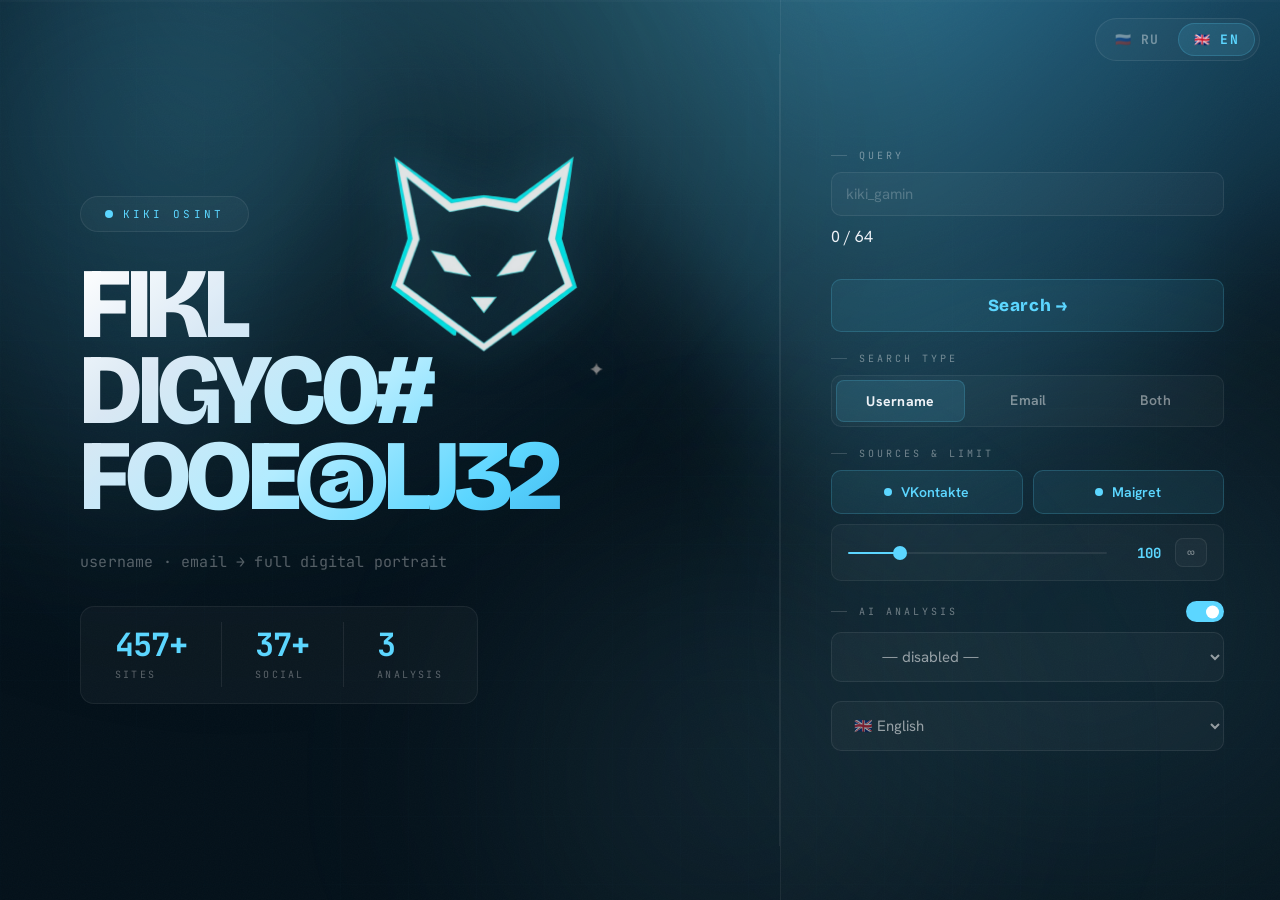
==== commit 83f40c36: "Compact docked toolbar, live emoji-to-SVG icon pass, tool-progress bar polish Dock nav no longer flo" ====
--- a/frontend/index.html
+++ b/frontend/index.html
@@ -43,6 +43,10 @@
   --ease-in-out:cubic-bezier(0.77,0,0.175,1);
   --ease-drawer:cubic-bezier(0.32,0.72,0,1);
   --ease-spring:cubic-bezier(0.34,1.56,0.64,1);
+  /* One grounded elevation shadow, tinted to the panel's own dark bg
+     instead of the accent — shared across every card so hover elevation
+     means the same thing everywhere instead of drifting per-component. */
+  --sh-card:0 12px 28px -16px rgba(2,7,12,.6);
 }
 
 html,body{height:100%;overflow:hidden}
@@ -100,9 +104,6 @@
 /* Scan line */
 @keyframes scanMove    {0%{transform:translateY(-100vh)}100%{transform:translateY(100vh)}}
 
-/* Glass orb pulse for active states */
-@keyframes glowPulse   {0%,100%{box-shadow:var(--g-sh),0 0 14px var(--a3)}50%{box-shadow:var(--g-sh2),0 0 32px var(--a2)}}
-
 /* Border gradient rotate */
 @keyframes borderSpin  {0%{background-position:0% 0%}100%{background-position:400% 0%}}
 @keyframes lineGlow    {0%,100%{opacity:.28}50%{opacity:.85}}
@@ -117,10 +118,6 @@
 @keyframes ripple{
   0%{transform:scale(0.95);opacity:0}
   100%{transform:scale(4);opacity:0}
-}
-@keyframes inputGlow{
-  0%,100%{box-shadow:0 0 0 3px rgba(92,214,255,.12),var(--g-sh),var(--g-spec)}
-  50%{box-shadow:0 0 0 4px rgba(92,214,255,.22),var(--g-sh2),var(--g-spec)}
 }
 @keyframes btnShimmer{
   0%{background-position:200% center}
@@ -504,7 +501,7 @@
   position:relative;overflow:hidden;
 }
 .card:last-child{margin-bottom:0}
-.card:hover{border-color:rgba(92,214,255,.2);background:rgba(92,214,255,.05);transform:translateY(-2px);box-shadow:0 12px 28px -16px rgba(92,214,255,.35)}
+.card:hover{border-color:rgba(92,214,255,.2);background:rgba(92,214,255,.05);transform:translateY(-2px);box-shadow:var(--sh-card)}
 .card.hl{border-color:rgba(92,214,255,.18);background:rgba(92,214,255,.06)}
 .card::before{
   content:'';position:absolute;inset:0;border-radius:inherit;pointer-events:none;
@@ -601,9 +598,9 @@
 .rcard{
   background:rgba(255,255,255,.03);
   border:1px solid rgba(255,255,255,.06);border-radius:var(--r);padding:22px;
-  animation:fadeUp .38s ease;transition:border-color .2s,background .2s;position:relative;overflow:hidden;
-}
-.rcard:hover{border-color:rgba(92,214,255,.2);background:rgba(92,214,255,.05)}
+  animation:fadeUp .38s ease;transition:border-color .2s,background .2s,box-shadow .2s;position:relative;overflow:hidden;
+}
+.rcard:hover{border-color:rgba(92,214,255,.2);background:rgba(92,214,255,.05);box-shadow:var(--sh-card)}
 .rcard.err{border-color:rgba(255,60,85,.2);background:rgba(255,40,70,.05)}
 /* Was applied as a class with no matching rule at all — the AI portrait
    card rendered as one more single-column cell instead of the full-width
@@ -680,7 +677,7 @@
 .ai-ul li::before{content:'›';color:#9c8fff;font-size:16px;line-height:1.4;flex-shrink:0}
 .ai-disclaimer-block{margin-top:24px;border-radius:10px;overflow:hidden;border:1px solid rgba(255,170,0,.18);background:rgba(255,150,0,.04)}
 .ai-disc-header{display:flex;align-items:center;gap:10px;padding:12px 16px;background:linear-gradient(90deg,rgba(255,150,0,.12),rgba(255,100,0,.06));border-bottom:1px solid rgba(255,170,0,.15)}
-.ai-disc-icon{font-size:16px;flex-shrink:0}
+.ai-disc-icon{flex-shrink:0;color:rgba(255,190,60,.9);display:flex}
 .ai-disc-title{font-size:11px;font-weight:700;letter-spacing:.14em;text-transform:uppercase;font-family:'JetBrains Mono',monospace;color:rgba(255,190,60,.9)}
 .ai-disc-items{padding:12px 16px;display:flex;flex-direction:column;gap:10px}
 .ai-disc-item{display:flex;gap:10px;align-items:flex-start;font-size:13px;line-height:1.65;color:rgba(255,220,160,.75)}
@@ -1042,7 +1039,7 @@
             </select>
           </div>
           <div id="aiKeyHint" style="display:none;font-size:12px;color:rgba(255,200,80,.8);font-family:'JetBrains Mono',monospace;margin-top:5px">
-            ⚠ No key saved — open <a href="#" onclick="openSettings();return false;" style="color:#5cd6ff">⚙ Settings</a>
+            <svg viewBox="0 0 24 24" width="12" height="12" fill="none" stroke="currentColor" stroke-width="2" stroke-linecap="round" stroke-linejoin="round" style="display:inline-block;vertical-align:-1.5px"><path d="m21.73 18-8-14a2 2 0 0 0-3.48 0l-8 14A2 2 0 0 0 4 21h16a2 2 0 0 0 1.73-3"/><path d="M12 9v4"/><path d="M12 17h.01"/></svg> No key saved — open <a href="#" onclick="openSettings();return false;" style="color:#5cd6ff"><svg viewBox="0 0 24 24" width="12" height="12" fill="none" stroke="currentColor" stroke-width="2" stroke-linecap="round" stroke-linejoin="round" style="display:inline-block;vertical-align:-1.5px"><path d="M21 16V8a2 2 0 0 0-1-1.73l-7-4a2 2 0 0 0-2 0l-7 4A2 2 0 0 0 3 8v8a2 2 0 0 0 1 1.73l7 4a2 2 0 0 0 2 0l7-4A2 2 0 0 0 21 16z"/><circle cx="12" cy="12" r="4"/></svg> Settings</a>
           </div>
           <select class="hf-ai-sel" id="aiLang" style="margin-top:10px">
             <option value="ru">🇷🇺 Русский</option>
@@ -1064,7 +1061,7 @@
   </div>
   <div class="card" id="altUserCard" style="margin-bottom:10px;display:none">
     <div class="sec-title">Alt accounts</div>
-    <button class="btn btn-g" id="altUserBtn" onclick="searchAltUsers()" style="width:100%;font-size:13px;padding:10px;margin-top:0">🔍 Search another user's account</button>
+    <button class="btn btn-g" id="altUserBtn" onclick="searchAltUsers()" style="width:100%;font-size:13px;padding:10px;margin-top:0"><svg viewBox="0 0 24 24" width="14" height="14" fill="none" stroke="currentColor" stroke-width="2" stroke-linecap="round" stroke-linejoin="round" style="display:inline-block;vertical-align:-2.5px"><circle cx="10" cy="7" r="4"/><path d="M10.3 15H7a4 4 0 0 0-4 4v2"/><circle cx="17" cy="17" r="3"/><path d="m21 21-1.9-1.9"/></svg> Search another user's account</button>
     <div id="altUserBox" style="display:none;flex-wrap:wrap;gap:6px;margin-top:10px"></div>
   </div>
   <div class="card" style="margin-bottom:10px">
@@ -1746,6 +1743,46 @@
   else grid.appendChild(card);
 }
 
+// Replaces the 32px ✓/✗ emoji that used to stand in for a real icon on
+// the single-result account cards (Microsoft, ProtonMail, Google, X) —
+// an emoji filling an icon slot is the canonical "missing icon system"
+// tell, and it sat right next to the hub's own disciplined stroke-2 SVG
+// icons everywhere else.
+var ICONS={
+  settings:{body:'<path d="M21 16V8a2 2 0 0 0-1-1.73l-7-4a2 2 0 0 0-2 0l-7 4A2 2 0 0 0 3 8v8a2 2 0 0 0 1 1.73l7 4a2 2 0 0 0 2 0l7-4A2 2 0 0 0 21 16z"/><circle cx="12" cy="12" r="4"/>'},
+  save:{vb:'0 0 256 256',fill:true,body:'<path d="M213.66,82.34l-56-56A8,8,0,0,0,152,24H56A16,16,0,0,0,40,40V216a16,16,0,0,0,16,16H200a16,16,0,0,0,16-16V88A8,8,0,0,0,213.66,82.34ZM160,51.31,188.69,80H160ZM200,216H56V40h88V88a8,8,0,0,0,8,8h48V216Zm-42.34-61.66a8,8,0,0,1,0,11.32l-24,24a8,8,0,0,1-11.32,0l-24-24a8,8,0,0,1,11.32-11.32L120,164.69V120a8,8,0,0,1,16,0v44.69l10.34-10.35A8,8,0,0,1,157.66,154.34Z"/>'},
+  search:{body:'<circle cx="10" cy="7" r="4"/><path d="M10.3 15H7a4 4 0 0 0-4 4v2"/><circle cx="17" cy="17" r="3"/><path d="m21 21-1.9-1.9"/>'},
+  user:{body:'<path d="M19 21v-2a4 4 0 0 0-4-4H9a4 4 0 0 0-4 4v2"/><circle cx="12" cy="7" r="4"/>'},
+  telegram:{vb:'0 0 192 192',body:'<path stroke-width="12" d="M23.073 88.132s65.458-26.782 88.16-36.212c8.702-3.772 38.215-15.843 38.215-15.843s13.621-5.28 12.486 7.544c-.379 5.281-3.406 23.764-6.433 43.756-4.54 28.291-9.459 59.221-9.459 59.221s-.756 8.676-7.188 10.185c-6.433 1.509-17.027-5.281-18.919-6.79-1.513-1.132-28.377-18.106-38.214-26.404-2.649-2.263-5.676-6.79.378-12.071 13.621-12.447 29.891-27.913 39.728-37.72 4.54-4.527 9.081-15.089-9.837-2.264-26.864 18.483-53.35 35.835-53.35 35.835s-6.053 3.772-17.404.377c-11.351-3.395-24.594-7.921-24.594-7.921s-9.08-5.659 6.433-11.693Z"/>'},
+  star:{body:'<path d="M11.525 2.295a.53.53 0 0 1 .95 0l2.31 4.679a2.123 2.123 0 0 0 1.595 1.16l5.166.756a.53.53 0 0 1 .294.904l-3.736 3.638a2.123 2.123 0 0 0-.611 1.878l.882 5.14a.53.53 0 0 1-.771.56l-4.618-2.428a2.122 2.122 0 0 0-1.973 0L6.396 21.01a.53.53 0 0 1-.77-.56l.881-5.139a2.122 2.122 0 0 0-.611-1.879L2.16 9.795a.53.53 0 0 1 .294-.906l5.165-.755a2.122 2.122 0 0 0 1.597-1.16z"/>'},
+  package:{body:'<path d="M11 21.73a2 2 0 0 0 2 0l7-4A2 2 0 0 0 21 16V8a2 2 0 0 0-1-1.73l-7-4a2 2 0 0 0-2 0l-7 4A2 2 0 0 0 3 8v8a2 2 0 0 0 1 1.73z"/><path d="M12 22V12"/><polyline points="3.29 7 12 12 20.71 7"/><path d="m7.5 4.27 9 5.15"/>'},
+  calendarDays:{body:'<path d="M8 2v3"/><path d="M16 2v3"/><rect x="3" y="3" width="18" height="18" rx="2"/><path d="M3 9h18"/><path d="M8 13h.01"/><path d="M12 13h.01"/><path d="M16 13h.01"/><path d="M8 17h.01"/><path d="M12 17h.01"/><path d="M16 17h.01"/>'},
+  server:{body:'<rect width="20" height="8" x="2" y="2" rx="2" ry="2"/><rect width="20" height="8" x="2" y="14" rx="2" ry="2"/><line x1="6" x2="6.01" y1="6" y2="6"/><line x1="6" x2="6.01" y1="18" y2="18"/>'},
+  smartphone:{body:'<rect width="14" height="20" x="5" y="2" rx="2" ry="2"/><path d="M12 18h.01"/>'},
+  mapPin:{body:'<path d="M20 10c0 4.993-5.539 10.193-7.399 11.799a1 1 0 0 1-1.202 0C9.539 20.193 4 14.993 4 10a8 8 0 0 1 16 0"/><circle cx="12" cy="10" r="3"/>'},
+  flag:{body:'<path d="M4 22V4a1 1 0 0 1 .4-.8A6 6 0 0 1 8 2c3 0 5 2 7.333 2q2 0 3.067-.8A1 1 0 0 1 20 4v10a1 1 0 0 1-.4.8A6 6 0 0 1 16 16c-3 0-5-2-8-2a6 6 0 0 0-4 1.528"/>'},
+  triangleAlert:{body:'<path d="m21.73 18-8-14a2 2 0 0 0-3.48 0l-8 14A2 2 0 0 0 4 21h16a2 2 0 0 0 1.73-3"/><path d="M12 9v4"/><path d="M12 17h.01"/>'},
+  keyRound:{body:'<path d="M2.586 17.414A2 2 0 0 0 2 18.828V21a1 1 0 0 0 1 1h3a1 1 0 0 0 1-1v-1a1 1 0 0 1 1-1h1a1 1 0 0 0 1-1v-1a1 1 0 0 1 1-1h.172a2 2 0 0 0 1.414-.586l.814-.814a6.5 6.5 0 1 0-4-4z"/><circle cx="16.5" cy="7.5" r=".5" fill="currentColor"/>'},
+  shieldAlert:{body:'<path d="M20 13c0 5-3.5 7.5-7.66 8.95a1 1 0 0 1-.67-.01C7.5 20.5 4 18 4 13V6a1 1 0 0 1 1-1c2 0 4.5-1.2 6.24-2.72a1.17 1.17 0 0 1 1.52 0C14.51 3.81 17 5 19 5a1 1 0 0 1 1 1z"/><path d="M12 8v4"/><path d="M12 16h.01"/>'},
+  image:{body:'<rect width="18" height="18" x="3" y="3" rx="2" ry="2"/><circle cx="9" cy="9" r="2"/><path d="m21 15-3.086-3.086a2 2 0 0 0-2.828 0L6 21"/>'}
+};
+function icon(key,size,color){
+  var ic=ICONS[key]; if(!ic) return '';
+  size=size||14;
+  var attrs=ic.fill
+    ? 'fill="currentColor" stroke="none"'
+    : 'fill="none" stroke="currentColor" stroke-width="2" stroke-linecap="round" stroke-linejoin="round"';
+  return '<svg viewBox="'+(ic.vb||'0 0 24 24')+'" width="'+size+'" height="'+size+'" '+attrs+' style="display:inline-block;vertical-align:-'+(size*0.15).toFixed(1)+'px'+(color?';color:'+color:'')+'">'+ic.body+'</svg>';
+}
+function statusIcon(ok, color){
+  var glyph = ok ? '<path d="M8 12l3 3 5-6"/>' : '<path d="M9 9l6 6M15 9l-6 6"/>';
+  return '<span style="width:28px;height:28px;flex-shrink:0;display:flex;align-items:center;justify-content:center;color:'+color+'">'
+    + '<svg viewBox="0 0 24 24" width="26" height="26" fill="none" stroke="currentColor" stroke-width="2" stroke-linecap="round" stroke-linejoin="round"><circle cx="12" cy="12" r="10"/>'+glyph+'</svg></span>';
+}
+function lockIcon(color){
+  return '<span style="width:28px;height:28px;flex-shrink:0;display:flex;align-items:center;justify-content:center;color:'+color+'">'
+    + '<svg viewBox="0 0 24 24" width="26" height="26" fill="none" stroke="currentColor" stroke-width="2" stroke-linecap="round" stroke-linejoin="round"><rect x="5" y="11" width="14" height="9" rx="2"/><path d="M8 11V7a4 4 0 018 0v4"/></svg></span>';
+}
 function renderResult(d){
   const cont=document.getElementById("results");
   let grid=cont.querySelector(".rgrid");
@@ -1772,7 +1809,7 @@
         '<div style="margin-top:14px;font-size:14px;color:rgba(255,255,255,.55);line-height:1.6">'+
         'API key required &mdash; get it at<br>'+
         '<a href="https://haveibeenpwned.com/API/Key" target="_blank" style="color:#ff6b6b;text-decoration:none;font-family:\'JetBrains Mono\',monospace;font-size:13px">haveibeenpwned.com/API/Key</a>'+
-        '<br><span style="font-size:12px;color:rgba(255,255,255,.3)">Then add it in ⚙ Settings</span></div>';
+        '<br><span style="font-size:12px;color:rgba(255,255,255,.3)">Then add it in '+icon('settings',12)+' Settings</span></div>';
       appendResultCard(grid,card);return;
     }
     card.className="rcard err";
@@ -1782,7 +1819,7 @@
 
   if(src==="vk"){
     card.className="rcard rcard-vk";
-    const avatar=data.photo?'<img class="vk-av avatar-zoomable" src="'+data.photo+'" onclick="openAvatarLightbox(\''+data.photo+'\')">':'<div class="vk-av vk-av-empty">👤</div>';
+    const avatar=data.photo?'<img class="vk-av avatar-zoomable" src="'+data.photo+'" onclick="openAvatarLightbox(\''+data.photo+'\')">':'<div class="vk-av vk-av-empty">'+icon('user',36,'#5cd6ff')+'</div>';
     const idStr=data.domain?"@"+data.domain:data.id?"id"+data.id:"";
     card.innerHTML=
       '<div class="rbadge rb-vk">VK</div>'+
@@ -1804,11 +1841,11 @@
       (data.education&&data.education.length?'<div class="divider"></div><div class="fld"><div class="fld-k">Education</div><div class="fld-v">'+data.education.join(", ")+'</div></div>':'')+
       (data.groups&&data.groups.length?'<div class="divider"></div><div class="fld-k" style="margin-bottom:6px">Groups</div><div class="tag-list">'+data.groups.map(g=>'<span class="tag">'+g+'</span>').join("")+'</div>':'')+
       (data.posts&&data.posts.length?'<div class="divider"></div><div class="fld-k" style="margin-bottom:8px">Recent posts</div>'+data.posts.slice(0,3).map(p=>'<div class="vk-post">'+p.substring(0,200)+(p.length>200?"…":"")+'</div>').join(""):'')+
-      (data.closed?'<div class="closed-badge">🔒 Closed profile</div>':'');
+      (data.closed?'<div class="closed-badge">'+lockIcon('rgba(255,200,100,.7)')+' Closed profile</div>':'');
 
   }else if(src==="telegram"){
     card.className="rcard rcard-tg";
-    const av=data.photo?'<img class="tg-av avatar-zoomable" src="'+data.photo+'" onclick="openAvatarLightbox(\''+data.photo+'\')">':'<div class="tg-av tg-av-ph">✈</div>';
+    const av=data.photo?'<img class="tg-av avatar-zoomable" src="'+data.photo+'" onclick="openAvatarLightbox(\''+data.photo+'\')">':'<div class="tg-av tg-av-ph">'+icon('telegram',34,'#5cd6ff')+'</div>';
     card.innerHTML=
       av+
       '<div class="tg-name">'+(data.name||data.username||"—")+'</div>'+
@@ -1911,8 +1948,8 @@
       '<div class="hit-s">@'+data.username+(data.location?' · '+data.location:'')+'</div>'+
       (data.bio?'<div style="font-size:13px;color:rgba(255,255,255,.55);margin:8px 0">'+data.bio+'</div>':'')+
       '<div style="display:flex;gap:16px;margin:10px 0;font-size:13px;color:rgba(92,214,255,.8);font-family:\'JetBrains Mono\',monospace">'+
-        '<span>⭐ '+data.followers+' followers</span>'+
-        '<span>📦 '+data.public_repos+' repos</span>'+
+        '<span>'+icon('star',13)+' '+data.followers+' followers</span>'+
+        '<span>'+icon('package',13)+' '+data.public_repos+' repos</span>'+
       '</div>'+
       '<div class="divider"></div>'+
       '<a href="'+data.url+'" target="_blank" class="tg-link">Open GitHub ↗</a>';
@@ -1920,7 +1957,7 @@
   }else if(src==="email_domain"){
     const mx=(data.mx||[]).slice(0,3);
     const dispBadge=data.disposable
-      ?'<span style="color:#ff6b6b;font-size:11px;margin-left:8px">⚠ DISPOSABLE</span>'
+      ?'<span style="color:#ff6b6b;font-size:11px;margin-left:8px">'+icon('triangleAlert',11)+' DISPOSABLE</span>'
       :'<span style="color:#00e596;font-size:11px;margin-left:8px">✓ real domain</span>';
     const typeBadge=data.account_type==="personal/free"
       ?'<span style="background:rgba(0,229,150,.1);color:#00e596;border:1px solid rgba(0,229,150,.2);padding:2px 8px;border-radius:6px;font-size:11px">Personal / Free</span>'
@@ -1948,14 +1985,14 @@
       '<div class="hit-s">@'+data.username+(data.location?' · '+data.location:'')+'</div>'+
       (data.bio?'<div style="font-size:13px;color:rgba(255,255,255,.55);margin:8px 0">'+data.bio+'</div>':'')+
       '<div style="display:flex;gap:16px;margin:10px 0;font-size:13px;color:rgba(92,214,255,.8);font-family:\'JetBrains Mono\',monospace">'+
-        '<span>⭐ '+data.followers+' followers</span>'+
-        '<span>📦 '+data.public_repos+' repos</span>'+
-        (data.created_at?'<span>📅 '+data.created_at+'</span>':'')+
+        '<span>'+icon('star',13)+' '+data.followers+' followers</span>'+
+        '<span>'+icon('package',13)+' '+data.public_repos+' repos</span>'+
+        (data.created_at?'<span>'+icon('calendarDays',13)+' '+data.created_at+'</span>':'')+
       '</div>'+
       (repos.length?'<div class="divider"></div><ul class="rlist">'+
         repos.map(r=>'<li><a href="'+r.url+'" target="_blank" style="color:#5cd6ff">'+r.name+'</a>'+
           (r.lang?' <span style="color:rgba(255,255,255,.4);font-size:11px">['+r.lang+']</span>':'')+
-          (r.stars?' <span style="color:rgba(255,200,0,.7)">⭐'+r.stars+'</span>':'')+
+          (r.stars?' <span style="color:rgba(255,200,0,.7)">'+icon('star',11)+r.stars+'</span>':'')+
         '</li>').join("")+'</ul>':'')+
       '<div class="divider"></div>'+
       '<a href="'+data.url+'" target="_blank" class="tg-link">Open GitHub ↗</a>';
@@ -1963,9 +2000,9 @@
   }else if(src==="ip"){
     card.className="rcard";
     const flags=[];
-    if(data.is_proxy)   flags.push({t:"⚠ Proxy/VPN",c:"#ff6b6b"});
-    if(data.is_hosting) flags.push({t:"☁ Hosting/DC",c:"#f0c040"});
-    if(data.is_mobile)  flags.push({t:"📱 Mobile",c:"#6eb4ff"});
+    if(data.is_proxy)   flags.push({t:icon('shieldAlert',11)+" Proxy/VPN",c:"#ff6b6b"});
+    if(data.is_hosting) flags.push({t:icon('server',11)+" Hosting/DC",c:"#f0c040"});
+    if(data.is_mobile)  flags.push({t:icon('smartphone',11)+" Mobile",c:"#6eb4ff"});
     card.innerHTML=
       '<div class="rbadge" style="background:rgba(100,200,255,.08);color:#6eb4ff;border-color:rgba(100,200,255,.2)">IP Geolocation</div>'+
       '<div class="hit-n" style="font-size:18px">'+(data.ip||"—")+'</div>'+
@@ -1990,7 +2027,7 @@
       (data.avatar?'<img class="avatar-zoomable" src="'+data.avatar+'" onclick="openAvatarLightbox(\''+data.avatar+'\')" style="width:64px;height:64px;border-radius:50%;margin:8px 0;border:2px solid rgba(92,214,255,.3)">':'')+
       '<div class="hit-n">'+(data.name||data.username||"—")+'</div>'+
       (data.bio?'<div style="font-size:13px;color:rgba(255,255,255,.55);margin:8px 0">'+data.bio+'</div>':'')+
-      (data.location?'<div style="font-size:13px;color:rgba(255,255,255,.4)">📍 '+data.location+'</div>':'')+
+      (data.location?'<div style="font-size:13px;color:rgba(255,255,255,.4)">'+icon('mapPin',13)+' '+data.location+'</div>':'')+
       (accs.length?'<div class="divider"></div><div style="font-size:12px;color:rgba(92,214,255,.6);margin-bottom:6px">Linked accounts</div><ul class="rlist">'+
         accs.map(a=>'<li><a href="'+a.url+'" target="_blank" style="color:#5cd6ff">'+a.title+'</a></li>').join("")+'</ul>':'')+
       (urls.length?'<div class="divider"></div><ul class="rlist">'+
@@ -2003,11 +2040,11 @@
     const repColor={high:"#00e596",medium:"#f0c040",low:"#ff6b6b",none:"rgba(255,255,255,.35)"}[rep]||"rgba(255,255,255,.35)";
     const repIcon={high:"●",medium:"◑",low:"○",none:"–"}[rep]||"–";
     const flags=[];
-    if(data.suspicious)       flags.push({t:"⚠ Suspicious",c:"#ff6b6b"});
-    if(data.spam)             flags.push({t:"⚑ Spam",c:"#ff6b6b"});
-    if(data.malicious_activity) flags.push({t:"☣ Malicious",c:"#ff6b6b"});
-    if(data.credentials_leaked) flags.push({t:"🔑 Creds leaked",c:"#f0c040"});
-    if(data.data_breach)      flags.push({t:"💥 Breach",c:"#f0c040"});
+    if(data.suspicious)       flags.push({t:icon('triangleAlert',11)+" Suspicious",c:"#ff6b6b"});
+    if(data.spam)             flags.push({t:icon('flag',11)+" Spam",c:"#ff6b6b"});
+    if(data.malicious_activity) flags.push({t:icon('triangleAlert',11)+" Malicious",c:"#ff6b6b"});
+    if(data.credentials_leaked) flags.push({t:icon('keyRound',11)+" Creds leaked",c:"#f0c040"});
+    if(data.data_breach)      flags.push({t:icon('shieldAlert',11)+" Breach",c:"#f0c040"});
     const profiles=data.profiles||[];
     card.className="rcard";
     card.innerHTML=
@@ -2034,7 +2071,7 @@
     card.innerHTML=
       '<div class="rbadge" style="background:rgba(0,120,215,.12);color:#00aff0;border-color:rgba(0,120,215,.3)">Microsoft</div>'+
       '<div style="margin-top:14px;display:flex;align-items:center;gap:12px">'+
-        '<span style="font-size:32px">'+(exists?"✓":"✗")+'</span>'+
+        statusIcon(exists, exists?"#00e596":"rgba(255,255,255,.4)")+
         '<div>'+
           '<div style="font-size:16px;font-weight:600;color:'+(exists?"#00e596":"rgba(255,255,255,.4)")+'">'+
             (exists?"Account found":"No account")+'</div>'+
@@ -2048,7 +2085,7 @@
     card.innerHTML=
       '<div class="rbadge" style="background:rgba(109,74,255,.12);color:#9b7ff4;border-color:rgba(109,74,255,.3)">ProtonMail</div>'+
       '<div style="margin-top:14px;display:flex;align-items:center;gap:12px">'+
-        '<span style="font-size:32px">'+(exists?"🔒":"✗")+'</span>'+
+        (exists?lockIcon("#9b7ff4"):statusIcon(false,"rgba(255,255,255,.4)"))+
         '<div>'+
           '<div style="font-size:16px;font-weight:600;color:'+(exists?"#9b7ff4":"rgba(255,255,255,.4)")+'">'+
             (exists?"ProtonMail account found":"Not a ProtonMail address")+'</div>'+
@@ -2068,7 +2105,7 @@
       '<div class="rbadge" style="background:rgba(255,255,255,.06);color:#e8eaed;border-color:rgba(255,255,255,.15)">Google</div>'+
       '<div style="margin-top:14px;display:flex;align-items:center;gap:12px">'+
         (data.photo?'<img src="'+data.photo+'" style="width:52px;height:52px;border-radius:50%;border:2px solid rgba(255,255,255,.2)">':
-          '<span style="font-size:32px">'+(exists?"✓":"✗")+'</span>')+
+          statusIcon(exists, exists?"#e8eaed":"rgba(255,255,255,.4)"))+
         '<div>'+
           '<div style="font-size:16px;font-weight:600;color:'+(exists?"#e8eaed":"rgba(255,255,255,.4)")+'">'+
             (data.name||( exists?"Google account found":"No Google account"))+'</div>'+
@@ -2086,7 +2123,7 @@
     card.innerHTML=
       '<div class="rbadge" style="background:rgba(0,0,0,.2);color:#e7e9ea;border-color:rgba(255,255,255,.15)">𝕏 / Twitter</div>'+
       '<div style="margin-top:14px;display:flex;align-items:center;gap:12px">'+
-        '<span style="font-size:32px">'+(exists?"✓":"✗")+'</span>'+
+        statusIcon(exists, exists?"#e7e9ea":"rgba(255,255,255,.4)")+
         '<div>'+
           '<div style="font-size:16px;font-weight:600;color:'+(exists?"#e7e9ea":"rgba(255,255,255,.4)")+'">'+
             (exists?"Account registered":"No X/Twitter account")+'</div>'+
@@ -2157,7 +2194,7 @@
     const dt = TRANSLATIONS[currentLang] || TRANSLATIONS.en;
     html+=`<div class="ai-disclaimer-block">
       <div class="ai-disc-header">
-        <span class="ai-disc-icon">⚠</span>
+        <span class="ai-disc-icon"><svg viewBox="0 0 24 24" width="14" height="14" fill="none" stroke="currentColor" stroke-width="2" stroke-linecap="round" stroke-linejoin="round" style="display:block"><path d="M10.29 3.86L1.82 18a2 2 0 001.71 3h16.94a2 2 0 001.71-3L13.71 3.86a2 2 0 00-3.42 0z"/><line x1="12" y1="9" x2="12" y2="13"/><line x1="12" y1="17" x2="12.01" y2="17"/></svg></span>
         <span class="ai-disc-title">${dt.disc_title}</span>
       </div>
       <div class="ai-disc-items">
@@ -2184,7 +2221,7 @@
     const links=data.links||[];
     if(!links.length)return;
     card.innerHTML=
-      '<div class="rbadge" style="background:rgba(92,214,255,.1);color:#5cd6ff;border-color:rgba(92,214,255,.25)">🖼 Avatar Match</div>'+
+      '<div class="rbadge" style="background:rgba(92,214,255,.1);color:#5cd6ff;border-color:rgba(92,214,255,.25)">'+icon('image',12)+' Avatar Match</div>'+
       (clusters.length?clusters.map(c=>
         '<div style="margin-top:14px;display:flex;align-items:center;gap:12px;flex-wrap:wrap">'+
           '<div style="display:flex">'+c.avatars.map((u,i)=>
@@ -2223,10 +2260,10 @@
   const ts=new Date().toISOString().slice(0,19).replace("T","_").replace(/:/g,"-");
   const filename=`kiki_osint_${query}_${ts}`;
   bar.innerHTML=
-    '<span class="export-label">📦 '+allResults.length+' sources · '+query+'</span>'+
+    '<span class="export-label">'+icon('package',12)+' '+allResults.length+' sources · '+query+'</span>'+
     '<button class="export-btn" id="btnCopyJson" onclick="exportCopyJson()">⧉ Copy JSON</button>'+
-    '<button class="export-btn" id="btnExportTxt" onclick="exportTxt(\''+filename+'\')">↓ Export TXT</button>'+
-    '<button class="export-btn" id="btnExportJson" onclick="exportJson(\''+filename+'\')">↓ Export JSON</button>';
+    '<button class="export-btn" id="btnExportTxt" onclick="exportTxt(\''+filename+'\')">'+icon('save',12)+' Export TXT</button>'+
+    '<button class="export-btn" id="btnExportJson" onclick="exportJson(\''+filename+'\')">'+icon('save',12)+' Export JSON</button>';
   const results=document.getElementById("results");
   stage.insertBefore(bar, results);
 }
@@ -2462,7 +2499,7 @@
 <!-- Settings Modal -->
 <div class="modal-overlay" id="settingsOverlay" onclick="if(event.target===this)closeSettings()">
   <div class="modal-box">
-    <div class="modal-title"><span class="modal-title-icon">⚙</span> API Keys &amp; Settings</div>
+    <div class="modal-title"><span class="modal-title-icon"><svg viewBox="0 0 24 24" width="20" height="20" fill="none" stroke="currentColor" stroke-width="2" stroke-linecap="round" stroke-linejoin="round" style="display:inline-block;vertical-align:-4px"><path d="M21 16V8a2 2 0 0 0-1-1.73l-7-4a2 2 0 0 0-2 0l-7 4A2 2 0 0 0 3 8v8a2 2 0 0 0 1 1.73l7 4a2 2 0 0 0 2 0l7-4A2 2 0 0 0 21 16z"/><circle cx="12" cy="12" r="4"/></svg></span> API Keys &amp; Settings</div>
     <div class="modal-sub">Keys saved in keys.json locally — never sent anywhere except the respective API.</div>
     <div class="modal-section">
       <div class="modal-section-title">VKontakte <span class="key-status missing" id="status-vk">not set</span></div>
@@ -2502,7 +2539,7 @@
       </div>
     </div>
     <div class="modal-actions">
-      <button class="modal-btn-save" onclick="onSaveSettings()">💾 Save Keys</button>
+      <button class="modal-btn-save" onclick="onSaveSettings()"><svg viewBox="0 0 256 256" width="15" height="15" fill="currentColor" style="display:inline-block;vertical-align:-2.5px"><path d="M213.66,82.34l-56-56A8,8,0,0,0,152,24H56A16,16,0,0,0,40,40V216a16,16,0,0,0,16,16H200a16,16,0,0,0,16-16V88A8,8,0,0,0,213.66,82.34ZM160,51.31,188.69,80H160ZM200,216H56V40h88V88a8,8,0,0,0,8,8h48V216Zm-42.34-61.66a8,8,0,0,1,0,11.32l-24,24a8,8,0,0,1-11.32,0l-24-24a8,8,0,0,1,11.32-11.32L120,164.69V120a8,8,0,0,1,16,0v44.69l10.34-10.35A8,8,0,0,1,157.66,154.34Z"/></svg> Save Keys</button>
       <button class="modal-btn-cancel" onclick="closeSettings()">Cancel</button>
     </div>
     <div class="modal-saved-badge" id="savedBadge">✓ Keys saved to keys.json</div>
@@ -2533,16 +2570,6 @@
   };
   r.addEventListener('input', update);
   update();
-});
-
-// ── Input focus glow pulse ────────────────────────────────────────────────
-document.querySelectorAll('.hf-inp, .modal-inp').forEach(inp => {
-  inp.addEventListener('focus', function() {
-    this.style.animation = 'inputGlow 2s ease-in-out infinite';
-  });
-  inp.addEventListener('blur', function() {
-    this.style.animation = '';
-  });
 });
 
 // ── Stats counter animation ────────────────────────────────────────────────
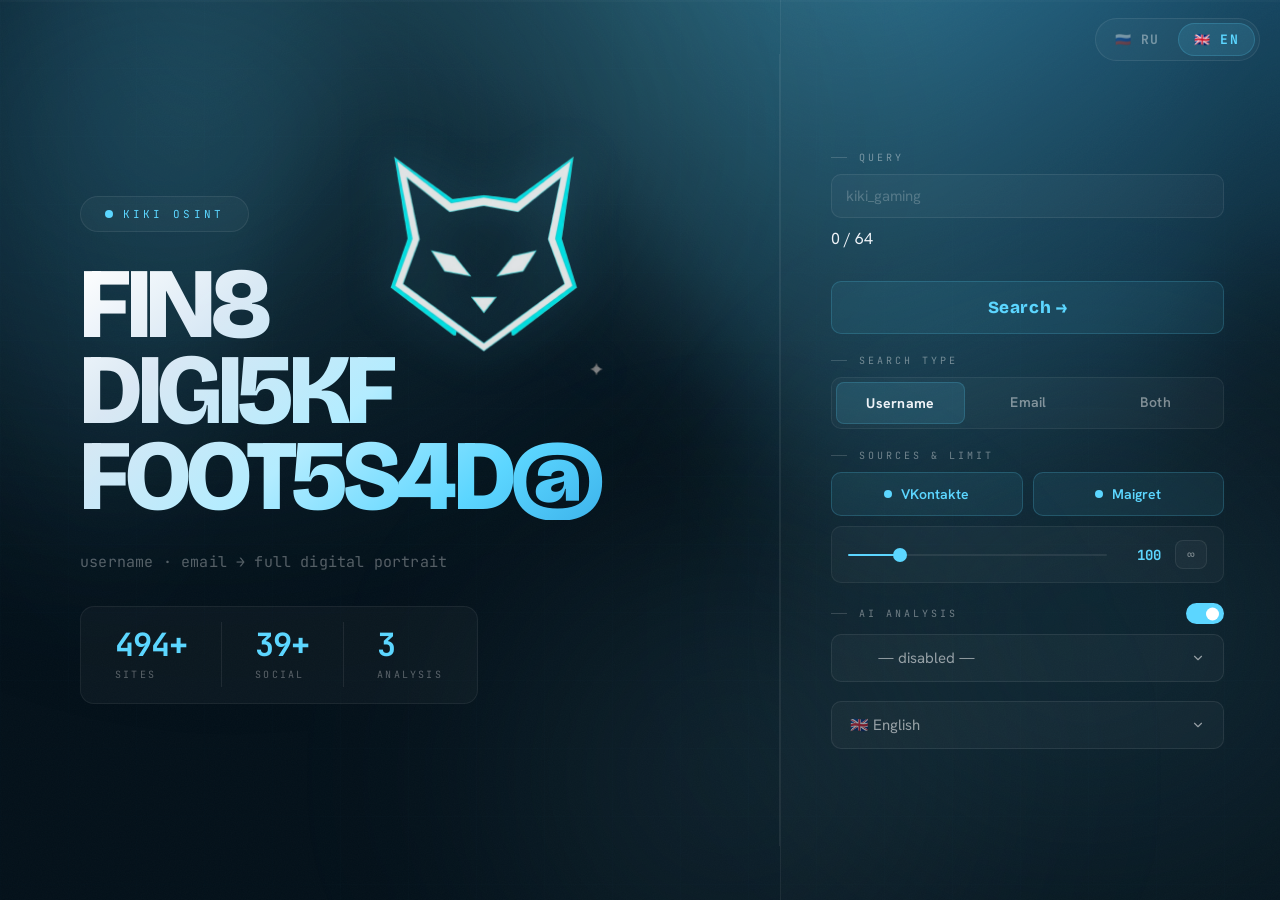
==== commit 55ab810f: "Replace all 6 native <select> elements with the app's custom dropdown Kiki OSINT (aiProvider, aiLang" ====
--- a/frontend/index.html
+++ b/frontend/index.html
@@ -440,8 +440,23 @@
 }
 .hf-ai-sel:focus{border-color:rgba(92,214,255,.32)}
 .hf-ai-sel option{background:#04111a;color:#eef2f7}
+/* Custom dropdown replacing the native <select> visually — a hidden native
+   <select> (same id, kept in the DOM) still holds the real value so every
+   existing .value read elsewhere in this file keeps working unchanged. */
+.asst-dd{position:relative}
+.asst-dd-trigger{width:100%;display:flex;align-items:center;justify-content:space-between;gap:6px;background:rgba(255,255,255,.03);border:1px solid rgba(255,255,255,.08);border-radius:10px;color:var(--t2);font-family:'Hanken Grotesk',sans-serif;font-size:15px;padding:13px 18px;cursor:pointer;transition:border-color .2s,background .2s,color .2s}
+.asst-dd-trigger:hover{color:var(--t1)}
+.asst-dd.open .asst-dd-trigger{color:var(--a);border-color:rgba(92,214,255,.32)}
+.asst-dd-trigger svg{width:14px;height:14px;flex-shrink:0;transition:transform .2s var(--ease-out)}
+.asst-dd.open .asst-dd-trigger svg{transform:rotate(180deg)}
+.asst-dd-menu{position:absolute;top:calc(100% + 6px);left:0;right:0;background:rgba(8,17,26,.96);backdrop-filter:blur(20px);-webkit-backdrop-filter:blur(20px);border:1px solid rgba(92,214,255,.16);border-radius:10px;padding:4px;box-shadow:0 12px 28px -8px rgba(0,0,0,.45);z-index:20;opacity:0;visibility:hidden;transform:translateY(-4px) scale(.98);transform-origin:top;transition:opacity .16s var(--ease-out),transform .16s var(--ease-out),visibility 0s linear .16s;max-height:260px;overflow-y:auto}
+.asst-dd.open .asst-dd-menu{opacity:1;visibility:visible;transform:translateY(0) scale(1);transition:opacity .16s var(--ease-out),transform .16s var(--ease-out),visibility 0s}
+.asst-dd-opt{padding:9px 14px;border-radius:7px;font-family:'Hanken Grotesk',sans-serif;font-size:14px;color:var(--t2);white-space:nowrap;cursor:pointer;transition:background .12s var(--ease-out),color .12s var(--ease-out)}
+.asst-dd-opt:hover{background:rgba(255,255,255,.06);color:var(--t1)}
+.asst-dd-opt.selected{background:rgba(92,214,255,.14);color:var(--a)}
 .ai-select-wrap{position:relative}
 .ai-select-wrap .hf-ai-sel{padding-left:46px}
+.ai-select-wrap .asst-dd-trigger{padding-left:46px}
 .ai-select-wrap .provider-icon{
   position:absolute;left:16px;top:50%;transform:translateY(-50%);
   width:18px;height:18px;background:var(--a);pointer-events:none;
@@ -1030,21 +1045,44 @@
         <div class="ai-body" id="aiBody">
           <div class="ai-select-wrap">
             <span class="provider-icon" id="providerIcon"></span>
-            <select class="hf-ai-sel" id="aiProvider" onchange="toggleAiKey()">
+            <select class="hf-ai-sel" id="aiProvider" onchange="toggleAiKey()" style="position:absolute;opacity:0;pointer-events:none;width:1px;height:1px;padding:0">
               <option value="" data-i18n="ai_disabled">— disabled —</option>
               <option value="mistral">Mistral (Recommended)</option>
               <option value="anthropic">Claude (Anthropic)</option>
               <option value="gemini">Gemini (Google)</option>
               <option value="deepseek">DeepSeek</option>
             </select>
+            <div class="asst-dd" id="aiProvider-dd" data-mirror="aiProvider" data-onchange="toggleAiKey">
+              <button class="asst-dd-trigger" type="button" onclick="asstDdToggle('aiProvider-dd')">
+                <span class="asst-dd-label" data-i18n="ai_disabled">— disabled —</span>
+                <svg viewBox="0 0 24 24" fill="none" stroke="currentColor" stroke-width="2" stroke-linecap="round" stroke-linejoin="round"><polyline points="6 9 12 15 18 9"/></svg>
+              </button>
+              <div class="asst-dd-menu">
+                <div class="asst-dd-opt selected" data-val="" data-i18n="ai_disabled" onclick="asstDdChoose('aiProvider-dd',this)">— disabled —</div>
+                <div class="asst-dd-opt" data-val="mistral" onclick="asstDdChoose('aiProvider-dd',this)">Mistral (Recommended)</div>
+                <div class="asst-dd-opt" data-val="anthropic" onclick="asstDdChoose('aiProvider-dd',this)">Claude (Anthropic)</div>
+                <div class="asst-dd-opt" data-val="gemini" onclick="asstDdChoose('aiProvider-dd',this)">Gemini (Google)</div>
+                <div class="asst-dd-opt" data-val="deepseek" onclick="asstDdChoose('aiProvider-dd',this)">DeepSeek</div>
+              </div>
+            </div>
           </div>
           <div id="aiKeyHint" style="display:none;font-size:12px;color:rgba(255,200,80,.8);font-family:'JetBrains Mono',monospace;margin-top:5px">
             <svg viewBox="0 0 24 24" width="12" height="12" fill="none" stroke="currentColor" stroke-width="2" stroke-linecap="round" stroke-linejoin="round" style="display:inline-block;vertical-align:-1.5px"><path d="m21.73 18-8-14a2 2 0 0 0-3.48 0l-8 14A2 2 0 0 0 4 21h16a2 2 0 0 0 1.73-3"/><path d="M12 9v4"/><path d="M12 17h.01"/></svg> No key saved — open <a href="#" onclick="openSettings();return false;" style="color:#5cd6ff"><svg viewBox="0 0 24 24" width="12" height="12" fill="none" stroke="currentColor" stroke-width="2" stroke-linecap="round" stroke-linejoin="round" style="display:inline-block;vertical-align:-1.5px"><path d="M21 16V8a2 2 0 0 0-1-1.73l-7-4a2 2 0 0 0-2 0l-7 4A2 2 0 0 0 3 8v8a2 2 0 0 0 1 1.73l7 4a2 2 0 0 0 2 0l7-4A2 2 0 0 0 21 16z"/><circle cx="12" cy="12" r="4"/></svg> Settings</a>
           </div>
-          <select class="hf-ai-sel" id="aiLang" style="margin-top:10px">
+          <select class="hf-ai-sel" id="aiLang" style="position:absolute;opacity:0;pointer-events:none;width:1px;height:1px;padding:0">
             <option value="ru">🇷🇺 Русский</option>
             <option value="en" selected>🇬🇧 English</option>
           </select>
+          <div class="asst-dd" id="aiLang-dd" data-mirror="aiLang" style="margin-top:10px">
+            <button class="asst-dd-trigger" type="button" onclick="asstDdToggle('aiLang-dd')">
+              <span class="asst-dd-label">🇬🇧 English</span>
+              <svg viewBox="0 0 24 24" fill="none" stroke="currentColor" stroke-width="2" stroke-linecap="round" stroke-linejoin="round"><polyline points="6 9 12 15 18 9"/></svg>
+            </button>
+            <div class="asst-dd-menu">
+              <div class="asst-dd-opt" data-val="ru" onclick="asstDdChoose('aiLang-dd',this)">🇷🇺 Русский</div>
+              <div class="asst-dd-opt selected" data-val="en" onclick="asstDdChoose('aiLang-dd',this)">🇬🇧 English</div>
+            </div>
+          </div>
         </div>
       </div>
     </div>
@@ -1165,9 +1203,11 @@
   // Sync aiProvider first option
   const aiSel = document.getElementById("aiProvider");
   if(aiSel && aiSel.options[0]) aiSel.options[0].textContent = t["ai_disabled"];
+  asstDdSync('aiProvider-dd', aiSel ? aiSel.value : '');
   // Sync aiLang to match site lang
   const aiLangSel = document.getElementById("aiLang");
   if(aiLangSel) aiLangSel.value = lang;
+  asstDdSync('aiLang-dd', lang);
   // Update buttons
   document.getElementById("langRU").classList.toggle("active", lang==="ru");
   document.getElementById("langEN").classList.toggle("active", lang==="en");
@@ -1401,6 +1441,38 @@
   if(body) body.classList.toggle("collapsed", !enabled);
 }
 
+// Custom dropdown mirroring a hidden native <select> (see .asst-dd CSS
+// comment) — every existing document.getElementById(id).value read
+// elsewhere in this file keeps working since the real <select> stays live.
+function asstDdToggle(id){
+  var dd = document.getElementById(id);
+  var wasOpen = dd.classList.contains('open');
+  document.querySelectorAll('.asst-dd.open').forEach(function(d){ d.classList.remove('open'); });
+  if(!wasOpen) dd.classList.add('open');
+}
+function asstDdSync(id, val){
+  var dd = document.getElementById(id);
+  if(!dd) return;
+  var opt = dd.querySelector('.asst-dd-opt[data-val="'+val+'"]');
+  var label = dd.querySelector('.asst-dd-label');
+  if(label) label.textContent = opt ? opt.textContent : val;
+  dd.querySelectorAll('.asst-dd-opt').forEach(function(o){ o.classList.toggle('selected', o.dataset.val === val); });
+}
+function asstDdChoose(id, optEl){
+  var val = optEl.dataset.val;
+  asstDdSync(id, val);
+  var dd = document.getElementById(id);
+  dd.classList.remove('open');
+  var mirror = dd.dataset.mirror;
+  if(mirror){ var sel = document.getElementById(mirror); if(sel) sel.value = val; }
+  var fn = dd.dataset.onchange;
+  if(fn && typeof window[fn] === 'function') window[fn]();
+}
+document.addEventListener('click', function(e){
+  if(!e.target.closest('.asst-dd')){
+    document.querySelectorAll('.asst-dd.open').forEach(function(d){ d.classList.remove('open'); });
+  }
+});
 function updateProviderIcon(provider){
   const icon = document.getElementById("providerIcon");
   if(!icon) return;
@@ -2393,6 +2465,7 @@
       else if(keys.GEMINI_API_KEY && keys.GEMINI_API_KEY.length>5) aiSel.value="gemini";
       else if(keys.ANTHROPIC_API_KEY && keys.ANTHROPIC_API_KEY.length>5) aiSel.value="anthropic";
       else if(keys.DEEPSEEK_API_KEY && keys.DEEPSEEK_API_KEY.length>5) aiSel.value="deepseek";
+      asstDdSync('aiProvider-dd', aiSel.value);
     }
     toggleAiKey(); // show/hide hint based on current provider + key status
   }
